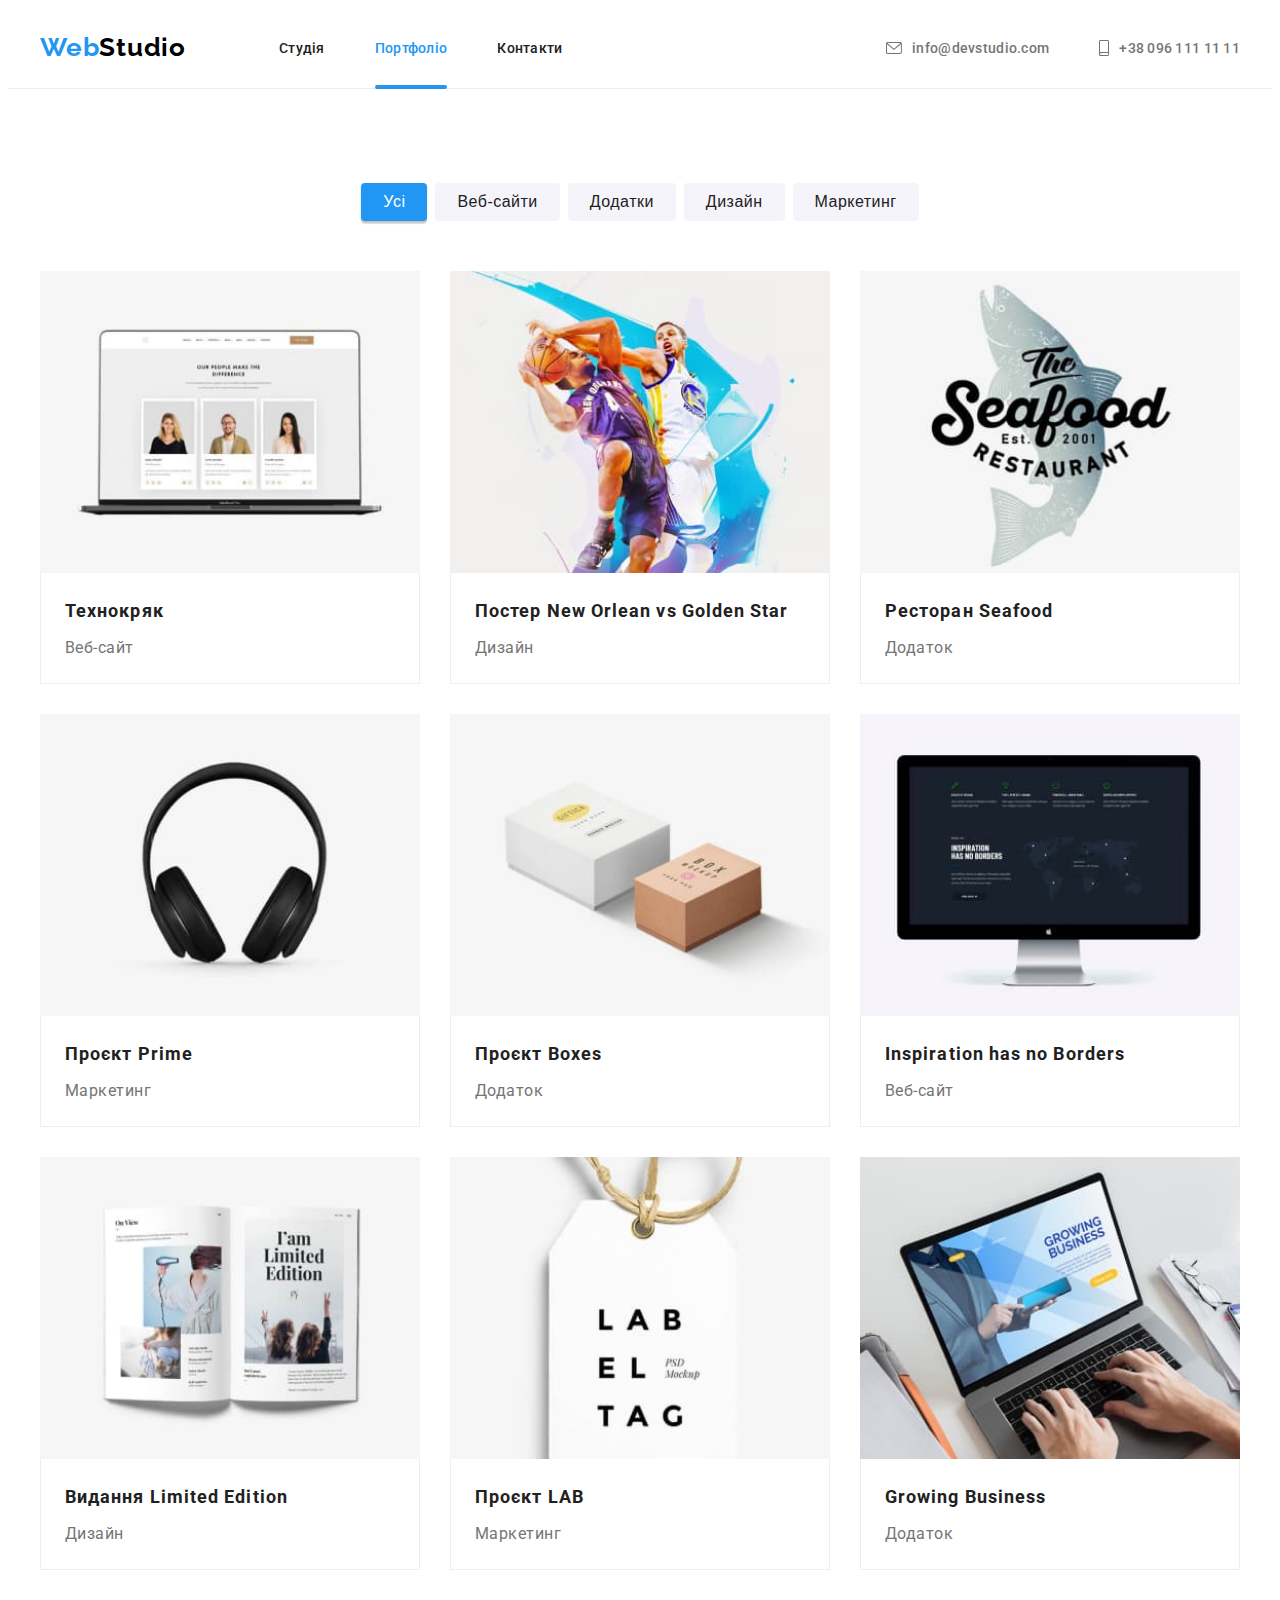
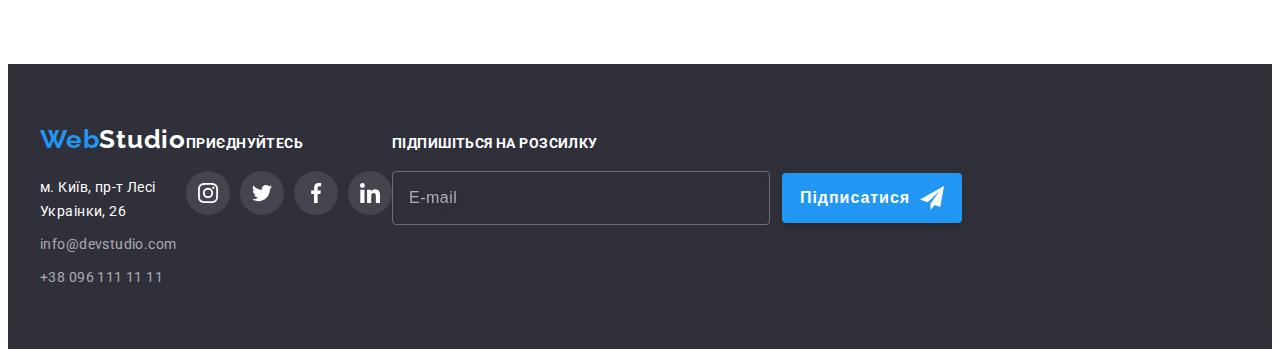
==== portfolio.html @ 7003e7e5 "create mob,tab,desk types" ====
<!DOCTYPE html>
<html lang="uk">
  <head>
    <meta charset="UTF-8" />
    <meta http-equiv="X-UA-Compatible" content="IE=edge" />
    <meta name="viewport" content="width=device-width, initial-scale=1.0" />
    <title>Portfolio</title>
    <link rel="preconnect" href="https://fonts.googleapis.com" />
    <link rel="preconnect" href="https://fonts.gstatic.com" crossorigin />
    <link
      href="https://fonts.googleapis.com/css2?family=Raleway:wght@700&family=Roboto:wght@400;500;700;900&display=swap"
      rel="stylesheet"
    />
    <link
      rel="stylesheet"
      href="https://cdnjs.cloudflare.com/ajax/libs/modern-normalize/1.1.0/modern-normalize.min.css"
      integrity="sha512-wpPYUAdjBVSE4KJnH1VR1HeZfpl1ub8YT/NKx4PuQ5NmX2tKuGu6U/JRp5y+Y8XG2tV+wKQpNHVUX03MfMFn9Q=="
      crossorigin="anonymous"
      referrerpolicy="no-referrer"
    />
    <link rel="stylesheet" href="./css/main.min.css" />
  </head>
  <body>
    <!-- HEADER OF SITE -->
    <header class="part-header">
			<div class="part-header__container container">
				<!-- логотип -->
				<a href="./index.html" class="logo page-header__logo link" lang="en"
					>Web<span class="logo__part-black">Studio</span>
				</a>
				<!-- навігація сайту -->
				<nav class="part-header__nav">
					<ul class="menu list">
						<li class="menu__item">
							<a href="./index.html" class="menu__link link">Студія</a>
						</li>
						<li class="menu__item">
							<a href="./portfolio.html" class="menu__link link menu__link--current">Портфоліо</a>
						</li>
						<li class="menu__item">
							<a href="#" class="menu__link link">Контакти</a>
						</li>
					</ul>
				</nav>
				<!-- контактна інформація -->
				<ul class="auth-contacts list">
					<li class="auth-contacts__item">
						<a href="mailto:info@devstudio.com" class="auth-contacts__link link">
							<svg class="auth-contacts__icon" width="16" height="12">
								<use href="./images/icons.svg#icon-envelope"></use>
							</svg>
							info@devstudio.com
						</a>
					</li>
					<li class="auth-contacts__item">
						<a href="tel:+380961111111" class="auth-contacts__link link">
							<svg class="auth-contacts__icon" width="10" height="16">
								<use href="./images/icons.svg#icon-smartphone"></use>
							</svg>
							+38 096 111 11 11
						</a>
					</li>
				</ul>
			</div>
		</header>
    <!-- MAIN CONTENT-"PORTFOLIO" -->
    <main>
      <section class="page-portfolio section">
        <div class="container">
          <h1 class="visually-hidden">Наші проєкти</h1>
          <!-- фільтр-кнопки -->
          <ul class="filter-set list">
            <li class="filter-set__item">
              <button type="button" class="filter-set__btn button filter-set__btn--current">
                Усі
              </button>
            </li>
            <li class="filter-set__item">
              <button type="button" class="filter-set__btn button">Веб-сайти</button>
            </li>
            <li class="filter-set__item">
              <button type="button" class="filter-set__btn button">Додатки</button>
            </li>
            <li class="filter-set__item">
              <button type="button" class="filter-set__btn button">Дизайн</button>
            </li>
            <li class="filter-set__item">
              <button type="button" class="filter-set__btn button">Маркетинг</button>
            </li>
          </ul>
          <!-- проєкти -->
          <ul class="card-set list">
            <li class="card-set__item">
              <a class="project link" href="#">
                <div class="project__overlay">
                  <img 
                    class="project__image"
                    src="./images/site-technocrack.jpg"
                    alt="сайт на ноутбуці"
                    width="370"
                    height="294"
                  />
                  <p class="project__overlay-text">
                    Ресурс пропонує комплексні пропозиції з різним рівнем
                    функціоналу та сервісів. Все це дозволить відвідувачу
                    отримати вичерпні відомості про компанію чи приватну особу.
                  </p>
                </div>
                <div class="project__content">
                  <h2 class="project__title">Технокряк</h2>
                  <p class="project__type">Веб-сайт</p>
                </div>
              </a>
            </li>
            <li class="card-set__item">
              <a class="project link" href="#">
                <div class="project__overlay">
                  <img 
                    class="project__image"
                    src="./images/poster-basketball.jpg"
                    alt="гра в баскетбол"
                    width="370"
                    height="294"
                  />
                  <p class="project__overlay-text">
                    Ресурс пропонує комплексні пропозиції з різним рівнем
                    функціоналу та сервісів. Все це дозволить відвідувачу
                    отримати вичерпні відомості про компанію чи приватну особу.
                  </p>
                </div>
                <div class="project__content">
                  <h2 class="project__title">
                    Постер <span lang="en">New Orlean vs Golden Star</span>
                  </h2>
                  <p class="project__type">Дизайн</p>
                </div>
              </a>
            </li>
            <li class="card-set__item">
              <a class="project link" href="#">
                <div class="project__overlay">
                  <img 
                    class="project__image"
                    src="./images/restaurant-seafood.jpg"
                    alt="риба на логотипі ресторану"
                    width="370"
                    height="294"
                  />
                  <p class="project__overlay-text">
                    Ресурс пропонує комплексні пропозиції з різним рівнем
                    функціоналу та сервісів. Все це дозволить відвідувачу
                    отримати вичерпні відомості про компанію чи приватну особу.
                  </p>
                </div>
                <div class="project__content">
                  <h2 class="project__title">
                    Ресторан <span lang="en">Seafood</span>
                  </h2>
                  <p class="project__type">Додаток</p>
                </div>
              </a>
            </li>
            <li class="card-set__item">
              <a class="project link" href="#">
                <div class="project__overlay">
                  <img 
                    class="project__image"
                    src="./images/project-prime.jpg"
                    alt="повнорозмірні чорні навушники"
                    width="370"
                    height="294"
                  />
                  <p class="project__overlay-text">
                    Ресурс пропонує комплексні пропозиції з різним рівнем
                    функціоналу та сервісів. Все це дозволить відвідувачу
                    отримати вичерпні відомості про компанію чи приватну особу.
                  </p>
                </div>
                <div class="project__content">
                  <h2 class="project__title">
                    Проєкт <span lang="en">Prime</span>
                  </h2>
                  <p class="project__type">Маркетинг</p>
                </div>
              </a>
            </li>
            <li class="card-set__item">
              <a class="project link" href="#">
                <div class="project__overlay">
                  <img 
                    class="project__image"
                    src="./images/project-boxes.jpg"
                    alt="біла та коричнева кортонні коробки"
                    width="370"
                    height="294"
                  />
                  <p class="project__overlay-text">
                    Ресурс пропонує комплексні пропозиції з різним рівнем
                    функціоналу та сервісів. Все це дозволить відвідувачу
                    отримати вичерпні відомості про компанію чи приватну особу.
                  </p>
                </div>
                <div class="project__content">
                  <h2 class="project__title">
                    Проєкт <span lang="en">Boxes</span>
                  </h2>
                  <p class="project__type">Додаток</p>
                </div>
              </a>
            </li>
            <li class="card-set__item">
              <a class="project link" href="#">
                <div class="project__overlay">
                  <img 
                    class="project__image"
                    class="project-card"
                    src="./images/site-Inspiration.jpg"
                    alt="сайт на моноблоці Apple"
                    width="370"
                    height="294"
                  />
                  <p class="project__overlay-text">
                    Ресурс пропонує комплексні пропозиції з різним рівнем
                    функціоналу та сервісів. Все це дозволить відвідувачу
                    отримати вичерпні відомості про компанію чи приватну особу.
                  </p>
                </div>
                <div class="project__content">
                  <h2 class="project__title">
                    <span lang="en">Inspiration has no Borders</span>
                  </h2>
                  <p class="project__type">Веб-сайт</p>
                </div>
              </a>
            </li>
            <li class="card-set__item">
              <a class="project link" href="#">
                <div class="project__overlay">
                  <img 
                    class="project__image"
                    src="./images/limited-edition.jpg"
                    alt="розгорнутий журнал зі статтею"
                    width="370"
                    height="294"
                  />
                  <p class="project__overlay-text">
                    Ресурс пропонує комплексні пропозиції з різним рівнем
                    функціоналу та сервісів. Все це дозволить відвідувачу
                    отримати вичерпні відомості про компанію чи приватну особу.
                  </p>
                </div>
                <div class="project__content">
                  <h2 class="project__title">
                    Видання <span lang="en">Limited Edition</span>
                  </h2>
                  <p class="project__type">Дизайн</p>
                </div>
              </a>
            </li>
            <li class="card-set__item">
              <a class="project link" href="#">
                <div class="project__overlay">
                  <img 
                    class="project__image"
                    src="./images/project-lab.jpg"
                    alt="етикетка з написом"
                    width="370"
                    height="294"
                  />
                  <p class="project__overlay-text">
                    Ресурс пропонує комплексні пропозиції з різним рівнем
                    функціоналу та сервісів. Все це дозволить відвідувачу
                    отримати вичерпні відомості про компанію чи приватну особу.
                  </p>
                </div>
                <div class="project__content">
                  <h2 class="project__title">
                    Проєкт <span lang="en">LAB</span>
                  </h2>
                  <p class="project__type">Маркетинг</p>
                </div>
              </a>
            </li>
            <li class="card-set__item">
              <a class="project link" href="#">
                <div class="project__overlay">
                  <img 
                    class="project__image"
                    src="./images/growing-business.jpg"
                    alt="сайт на ноутбуці"
                    width="370"
                    height="294"
                  />
                  <p class="project__overlay-text">
                    Ресурс пропонує комплексні пропозиції з різним рівнем
                    функціоналу та сервісів. Все це дозволить відвідувачу
                    отримати вичерпні відомості про компанію чи приватну особу.
                  </p>
                </div>
                <div class="project__content">
                  <h2 class="project__title">
                    <span lang="en">Growing Business</span>
                  </h2>
                  <p class="project__type">Додаток</p>
                </div>
              </a>
            </li>
          </ul>
        </div>
      </section>
    </main>
    <!-- FOOTER OF SITE -->
    <footer class="part-footer">
			<div class="part-footer__container container">
				<div class="part-footer__content">
					<!-- логотип -->
					<a href="./index.html" class="page-footer__logo logo link" lang="en">Web<span class="logo__part-white">Studio</span> </a>
					<!-- контакти -->
					<address class="footer-address">
						<ul class="auth-address list">
							<li class="auth-address__item">
								<a
									class="auth-address__link link auth-address__link--white"
									href="https://goo.gl/maps/CPtrU1FHBa2aNyZL9"
									target="_blank"
									rel="noopener noreferrer nofollow"
									>м. Київ, пр-т Лесі Украінки, 26
								</a>
							</li>
							<li class="auth-address__item">
								<a href="mailto:info@devstudio.com" class="auth-address__link link">info@devstudio.com</a>
							</li>
							<li class="auth-address__item">
								<a href="tel:+380961111111" class="auth-address__link link">+38 096 111 11 11 </a>
							</li>
						</ul>
					</address>
				</div>
				<!-- соціальні мережі -->
				<div class="soc-invite">
					<span class="soc-invite__title">Приєднуйтесь</span>
					<ul class="soc-network list">
						<li class="soc-network__item">
							<a
								class="soc-network__link link soc-network__link--bottom"
								href="#"
								target="_blank"
								rel="noopener noreferrer nofollow"
							>
								<svg class="soc-network__icon" width="20" height="20">
									<use href="./images/icons.svg#icon-instagram"></use>
								</svg>
							</a>
						</li>
						<li class="soc-network__item">
							<a
								class="soc-network__link link soc-network__link--bottom"
								href="#"
								target="_blank"
								rel="noopener noreferrer nofollow"
							>
								<svg class="soc-network__icon" width="20" height="20">
									<use href="./images/icons.svg#icon-twitter"></use>
								</svg>
							</a>
						</li>
						<li class="soc-network__item">
							<a
								class="soc-network__link link soc-network__link--bottom"
								href="#"
								target="_blank"
								rel="noopener noreferrer nofollow"
							>
								<svg class="soc-network__icon" width="20" height="20">
									<use href="./images/icons.svg#icon-facebook"></use>
								</svg>
							</a>
						</li>
						<li class="soc-network__item">
							<a
								class="soc-network__link link soc-network__link--bottom"
								href="#"
								target="_blank"
								rel="noopener noreferrer nofollow"
							>
								<svg class="soc-network__icon" width="20" height="20">
									<use href="./images/icons.svg#icon-linkedin"></use>
								</svg>
							</a>
						</li>
					</ul>
				</div>
				<!-- форма в footer -->
				<div class="subscription">
					<span class="subscription__title">Підпишіться на розсилку</span>
					<form class="form-subscription">
						<input type="email" name="email" class="form-subscription__input" aria-label="Email" placeholder="E-mail" required />
						<button type="submit" class="subscribe-btn button"
							>Підписатися
							<svg class="form-subscription__icon" width="24" height="24">
								<use href="./images/icons.svg#icon-send"></use>
							</svg>
						</button>
					</form>
				</div>
			</div>
		</footer>
  </body>
</html>
---- css/main.min.css ----
:root{--primary-text-color: #757575;--secondary-text-color: #212121;--brand-color: #2196f3;--black-text-color: #000000;--white-text-color: #ffffff;--footer-main-text-color: rgba(255, 255, 255, 0.6);--accent-color: #2196f3;--primary-bg-color: #ffffff;--secondary-bg-color: #f5f4fa;--hero-bg-color: #c4c4c4;--footer-bg-color: #2f303a;--overlay-bg-color: rgba(33, 150, 243, 0.9);--activity-bg-card-color: rgba(47, 48, 58, 0.8);--border-header-color: #ececec;--border-input-modal-color: rgba(33, 33, 33, 0.2);--border-footer-input-color: rgba(255, 255, 255, 0.3);--border-project-color: #eeeeee;--btn-color: #2196f3;--btn-accent-color: #188ce8;--btn-shadow: 0px 4px 4px rgba(0, 0, 0, 0.15);--filter-btn-color: #f5f4fa;--filter-btn-shadow: 0px 3px 1px rgba(0, 0, 0, 0.1), 0px 1px 2px rgba(0, 0, 0, 0.08), 0px 2px 2px rgba(0, 0, 0, 0.12);--team-card-shadow: 0px 1px 3px rgba(0, 0, 0, 0.12), 0px 1px 1px rgba(0, 0, 0, 0.14), 0px 2px 1px rgba(0, 0, 0, 0.2);--primary-icon-color: #afb1b8;--secondary-icon-color: #ffffff;--modal-icon-color: #212121;--icon-bg-color: #ffffff;--footer-icon-bg-color: rgba(255, 255, 255, 0.1);--overlay-bg-color: rgba(33, 150, 243, 0.9);--projects-card-shadow: 0px 1px 1px rgba(0, 0, 0, 0.12), 0px 4px 4px rgba(0, 0, 0, 0.06), 1px 4px 6px rgba(0, 0, 0, 0.16);--modal-shadow: 0px 1px 3px rgba(0, 0, 0, 0.12), 0px 1px 1px rgba(0, 0, 0, 0.14), 0px 2px 1px rgba(0, 0, 0, 0.2);--grad-img: linear-gradient(to right, rgba(47, 48, 58, 0.4), rgba(47, 48, 58, 0.4));--cubic: cubic-bezier(0.4, 0, 0.2, 1)}body{font-family:"Roboto",sans-serif;background-color:var(--primary-bg-color);color:var(--primary-text-color)}.is-hidden{opacity:0;visibility:hidden;pointer-events:none}.no-scroll{overflow:hidden}h1,h2,h3,h4,h5,h6,p{margin:0}img{display:block;max-width:100%;height:auto;width:100%}address{font-style:normal}.button{border:none;border-radius:4px;cursor:pointer}.list{padding:0;margin:0;list-style:none}.link{text-decoration:none;color:inherit}.visually-hidden{position:absolute;white-space:nowrap;width:1px;height:1px;overflow:hidden;border:0;padding:0;clip:rect(0 0 0 0);-webkit-clip-path:inset(50%);clip-path:inset(50%);margin:-1px}.section{padding-top:60px;padding-bottom:60px}@media screen and (min-width: 1200px){.section{padding-top:94px;padding-bottom:94px}}.container{width:100%;padding-left:15px;padding-right:15px;margin:0 auto}@media screen and (min-width: 480px){.container{max-width:480px}}@media screen and (min-width: 768px){.container{max-width:768px}}@media screen and (min-width: 1200px){.container{max-width:1200px}}.logo{font-family:"Raleway",sans-serif;font-weight:700;font-size:26px;line-height:1.1923076923;letter-spacing:.03em;color:var(--brand-color)}.hero-btn,.subscribe-btn,.order-btn{width:200px;height:50px;font-weight:700;font-size:16px;line-height:1.875;letter-spacing:.06em;display:flex;align-items:center;justify-content:center;text-align:center;color:var(--white-text-color);background-color:var(--btn-color);box-shadow:var(--btn-shadow);transition:background-color 250ms var(--cubic)}.hero-btn:hover,.hero-btn:focus,.subscribe-btn:hover,.subscribe-btn:focus,.order-btn:hover,.order-btn:focus{background-color:var(--btn-accent-color)}.soc-network{display:flex;justify-content:center;gap:10px}.soc-network__item{width:44px;height:44px}.soc-network__link{width:100%;height:100%;display:flex;justify-content:center;align-items:center;border-radius:50%;color:var(--primary-icon-color);transition:background-color 250ms var(--cubic),color 250ms var(--cubic)}.soc-network__link:hover,.soc-network__link:focus{background-color:var(--accent-color);color:var(--secondary-icon-color)}.soc-network__icon{fill:currentColor}.section-title{margin-bottom:30px;font-size:28px;line-height:1.1785714286;letter-spacing:.03em;text-align:center;color:var(--black-text-color)}@media screen and (min-width: 1200px){.section-title{margin-bottom:50px;font-size:36px;line-height:1.1666666667;letter-spacing:.03em}}.part-header{border-bottom:1px solid var(--border-header-color)}.part-header__container{display:flex}.logo__part-black{color:var(--black-text-color)}.page-header__logo{padding:16px 0}@media screen and (min-width: 768px){.page-header__logo{margin-right:87px;padding-top:24px;padding-bottom:25px}}@media screen and (min-width: 1200px){.page-header__logo{margin-right:93px;padding-top:24px;padding-bottom:25px}}.part-header__nav{display:none}@media screen and (min-width: 768px){.part-header__nav{display:block;margin-right:auto}}.menu{display:flex;gap:50px}.menu__link{display:flex;padding:32px 0}.menu__link{position:relative;font-weight:500;font-size:14px;line-height:1.1428571429;letter-spacing:.02em;color:var(--secondary-text-color);transition:color 250ms var(--cubic)}.menu__link:hover,.menu__link:focus,.menu__link--current{color:var(--accent-color)}.menu__link::after,.menu__link.menu__link--current::after{content:"";position:absolute;left:0;bottom:-1px;width:100%;height:4px;display:flex;background-color:var(--accent-color);border-radius:2px;transform:scaleX(0);transition:transform 250ms var(--cubic)}.menu__link:hover::after,.menu__link:focus::after,.menu__link.menu__link--current::after{transform:scaleX(1)}.auth-contacts{display:none}@media screen and (min-width: 768px){.auth-contacts{display:flex;flex-direction:column;justify-content:center;gap:10px}}@media screen and (min-width: 1200px){.auth-contacts{display:flex;flex-direction:row;gap:50px;align-items:center}}@media screen and (min-width: 768px){.auth-contacts__link{font-weight:500;font-size:14px;line-height:1.1428571429;letter-spacing:.02em;color:var(--primary-text-color);align-items:center;transition:color 250ms var(--cubic)}.auth-contacts__link:hover,.auth-contacts__link:focus{color:var(--accent-color)}}@media screen and (min-width: 1200px){.auth-contacts__link{display:flex;padding:32px 0}}.auth-contacts__icon{fill:currentColor;margin-right:10px}.mobile-menu{position:fixed;top:0;left:0;z-index:5;width:100vw;height:100dvh;padding-top:48px;padding-bottom:48px;background-color:var(--primary-bg-color)}.mobile-menu__container{height:100%;padding-left:40px;display:flex;flex-direction:column;justify-content:space-between;overflow:auto}@media screen and (min-width: 768px){.mobile-menu{display:none}}.mobile-btn-menu,.mobile-btn-close{position:absolute;top:10px;right:15px;width:40px;height:40px;display:flex;align-items:center;justify-content:center;background-color:rgba(0,0,0,0);border:rgba(0,0,0,0);cursor:pointer;transition:fill 250ms var(--cubic)}.mobile-btn-menu:hover,.mobile-btn-menu:focus,.mobile-btn-close:hover,.mobile-btn-close:focus{fill:var(--accent-color)}@media screen and (min-width: 768px){.mobile-btn-menu,.mobile-btn-close{display:none}}.mobile-nav__item:not(:last-child){margin-bottom:32px}.mobile-nav__link{font-weight:500;font-size:40px;line-height:1.2;letter-spacing:.02em;color:var(--secondary-text-color)}.mobile-nav__link:hover,.mobile-nav__link:focus,.mobile-nav__link--current{color:var(--accent-color)}.mobile-contacts{margin-bottom:64px}.mobile-contacts__item:not(:last-child){margin-bottom:32px}.mobile-contacts__tel{font-weight:500;font-size:30px;line-height:1.3333333333;letter-spacing:.02em;color:var(--brand-color)}@media screen and (min-width: 480px){.mobile-contacts__tel{font-size:34px;line-height:1.1764705882}}.mobile-contacts__mail{font-weight:500;font-size:24px;line-height:1.1666666667;letter-spacing:.02em;color:var(--primary-text-color)}.mobile-soc{display:flex;flex-wrap:wrap}.mobile-soc__link{font-weight:500;font-size:14px;line-height:1.5714285714;letter-spacing:.02em;color:var(--brand-color)}@media screen and (min-width: 480px){.mobile-soc__link{font-size:18px;line-height:1.2222222222}}.mobile-soc__item:not(:last-child){padding-right:10px;border-right:1px solid rgba(33,33,33,.2)}.mobile-soc__item:not(:first-child){padding-left:10px}.page-hero{max-width:480px;height:400px;padding:118px 0;margin:0 auto;background-color:var(--hero-bg-color);background-image:var(--grad-img),url(../images/hero-bg-mob.jpg);background-repeat:no-repeat;background-position:center;background-size:cover}@media(min-device-pixel-ratio: 2),(-webkit-min-device-pixel-ratio: 2),(min-resolution: 192dpi),(min-resolution: 2dppx){.page-hero{background-image:var(--grad-img),url(../images/hero-bg-mob-2x.jpg)}}@media screen and (min-width: 480px){.page-hero{background-image:var(--grad-img),url(../images/hero-bg-tab.jpg)}}@media screen and (min-width: 480px)and (min-device-pixel-ratio: 2),screen and (min-width: 480px)and (-webkit-min-device-pixel-ratio: 2),screen and (min-width: 480px)and (min-resolution: 192dpi),screen and (min-width: 480px)and (min-resolution: 2dppx){.page-hero{background-image:var(--grad-img),url(../images/hero-bg-tab-2x.jpg)}}@media screen and (min-width: 768px){.page-hero{max-width:768px;background-image:var(--grad-img),url(../images/hero-bg-desk.jpg)}}@media screen and (min-width: 768px)and (min-device-pixel-ratio: 2),screen and (min-width: 768px)and (-webkit-min-device-pixel-ratio: 2),screen and (min-width: 768px)and (min-resolution: 192dpi),screen and (min-width: 768px)and (min-resolution: 2dppx){.page-hero{background-image:var(--grad-img),url(../images/hero-bg-desk-2x.jpg)}}@media screen and (min-width: 1200px){.page-hero{max-width:1600px;height:600px;padding:200px 0}}.page-hero__container{text-align:center;display:flex;flex-direction:column;justify-content:center;align-items:center}.page-hero__title{max-width:360px;margin-bottom:30px;font-weight:900;font-size:26px;line-height:1.6153846154;letter-spacing:.06em;text-transform:uppercase;color:var(--white-text-color)}@media screen and (min-width: 1200px){.page-hero__title{max-width:696px;font-weight:900;font-size:44px;line-height:1.3636363636;letter-spacing:.06em}}.benefits{display:flex;flex-wrap:wrap;gap:30px}@media screen and (min-width: 768px){.benefits__item{flex-basis:calc((100% - 30px)/2)}}@media screen and (min-width: 1200px){.benefits__item{flex-basis:calc((100% - 90px)/4)}}.benefits__icon-wrap{height:120px;margin-bottom:30px;display:flex;justify-content:center;align-items:center;background-color:var(--secondary-bg-color);border-radius:4px}.benefits__title{margin-bottom:10px;font-size:14px;line-height:1.1428571429;letter-spacing:.03em;text-transform:uppercase;color:var(--secondary-text-color)}.benefits__text{font-size:14px;line-height:1.7142857143;letter-spacing:.03em;color:var(--primary-text-color)}.page-activity{padding-top:0;display:none}.activity{display:flex;gap:30px}.activity__item{position:relative;flex-basis:calc((100% - 60px)/3)}.activity__item-wrap{position:absolute;right:0;bottom:0;width:100%;height:70px;display:flex;justify-content:center;align-items:center;background-color:var(--activity-bg-card-color)}.activity__item-title{font-weight:700;font-size:14px;line-height:1.1428571429;letter-spacing:.03em;text-align:center;text-transform:uppercase;color:var(--white-text-color)}.page-team{background-color:var(--secondary-bg-color)}@media screen and (min-width: 768px){.team-member{display:flex;flex-wrap:wrap;gap:30px}}.team-member__item{margin-bottom:30px;border-radius:0px 0px 4px 4px;background-color:var(--primary-bg-color);box-shadow:var(--team-card-shadow)}@media screen and (min-width: 768px){.team-member__item{flex-basis:calc((100% - 30px)/2)}}@media screen and (min-width: 1200px){.team-member__item{flex-basis:calc((100% - 90px)/4)}}.team-member__content{padding:30px 32px;text-align:center}.team-member__name{margin-bottom:10px;font-weight:500;font-size:16px;line-height:1.1875;letter-spacing:.03em;text-align:center;color:var(--secondary-text-color)}.team-member__pos{margin-bottom:16px;font-size:16px;line-height:1.1875;letter-spacing:.03em;text-align:center;color:var(--primary-text-color)}.clients{display:flex;align-items:center;justify-content:center;flex-wrap:wrap;gap:30px}.clients__item{height:92px;flex-basis:calc((100% - 30px)/2)}@media screen and (min-width: 768px){.clients__item{flex-basis:calc((100% - 60px)/3)}}@media screen and (min-width: 1200px){.clients__item{flex-wrap:nowrap;flex-basis:calc((100% - 150px)/6)}}.clients__link{width:100%;height:100%;display:flex;justify-content:center;align-items:center;border:1px solid var(--primary-icon-color);border-radius:4px;color:var(--primary-icon-color);transition:color 250ms var(--cubic),border 250ms var(--cubic)}.clients__link:hover,.clients__link:focus{color:var(--accent-color);border:1px solid var(--accent-color)}.clients__icon{fill:currentColor}.part-footer{padding:60px 0;background-color:var(--footer-bg-color)}.part-footer__container{display:flex;flex-wrap:wrap;justify-content:center}@media screen and (min-width: 768px){.part-footer__container{align-items:baseline}}@media screen and (min-width: 1200px){.part-footer__container{flex-wrap:nowrap;justify-content:space-between}}.footer-inner{display:flex;flex-direction:column;gap:60px;margin-bottom:60px;justify-content:center;align-items:center}@media screen and (min-width: 768px){.footer-inner{flex-direction:row;text-align:left;gap:165px;align-items:baseline}}@media screen and (min-width: 1200px){.footer-inner{gap:70px;margin-right:93px;margin-bottom:0}}.part-footer__address{text-align:center}@media screen and (min-width: 768px){.part-footer__address{text-align:center}}@media screen and (min-width: 1200px){.part-footer__address{width:231px;text-align:left}}.page-footer__logo{display:block;margin-bottom:28px}@media screen and (min-width: 768px){.page-footer__logo{margin-bottom:20px}}.logo__part-white{color:var(--white-text-color)}.auth-address{display:flex;flex-direction:column;align-items:center;justify-content:center;gap:12px}@media screen and (min-width: 768px){.auth-address{gap:8px}}@media screen and (min-width: 1200px){.auth-address{align-items:flex-start;gap:9px}}.auth-address__link{font-size:14px;line-height:1.7142857143;letter-spacing:.03em;color:var(--footer-main-text-color);transition:color 250ms var(--cubic)}.auth-address__link:hover,.auth-address__link:focus{color:var(--accent-color)}.auth-address__link--white{color:var(--white-text-color)}.soc-invite{display:flex;flex-direction:column;align-items:center;justify-content:center}@media screen and (min-width: 1200px){.soc-invite{align-items:flex-start}}.soc-invite__title{margin-bottom:20px;font-weight:700;font-size:14px;line-height:1.1428571429;letter-spacing:.03em;text-transform:uppercase;color:var(--white-text-color)}.soc-network__link--bottom{color:var(--secondary-icon-color);background-color:rgba(255,255,255,.1)}.subscription{width:100%;display:flex;flex-direction:column;justify-content:center;align-items:center}@media screen and (min-width: 1200px){.subscription{align-items:flex-start}}.subscription__title{margin-bottom:20px;font-weight:700;font-size:14px;line-height:1.1428571429;letter-spacing:.03em;text-transform:uppercase;color:var(--white-text-color)}.form-subscription{width:100%;max-width:570px;display:flex;flex-direction:column;justify-content:center;align-items:center;gap:20px}@media screen and (min-width: 1200px){.form-subscription{flex-direction:row;gap:12px}}.form-subscription__input{width:100%;max-width:450px;height:50px;padding-left:16px;font-size:16px;line-height:1.25;letter-spacing:.03em;color:var(--white-text-color);background-color:inherit;outline:rgba(0,0,0,0);border:1px solid rgba(255,255,255,.3);border-radius:4px;filter:drop-shadow(0px 4px 4px rgba(0, 0, 0, 0.15));transition:border-color 250ms var(--cubic)}.form-subscription__input::-moz-placeholder{font-size:16px;line-height:1.25;letter-spacing:.03em;align-items:center;color:rgba(255,255,255,.6)}.form-subscription__input:-ms-input-placeholder{font-size:16px;line-height:1.25;letter-spacing:.03em;align-items:center;color:rgba(255,255,255,.6)}.form-subscription__input::placeholder{font-size:16px;line-height:1.25;letter-spacing:.03em;align-items:center;color:rgba(255,255,255,.6)}.form-subscription__input:focus,.form-subscription__input:hover{border-color:var(--accent-color)}@media screen and (min-width: 768px){.form-subscription__input{max-width:450px}}@media screen and (min-width: 1200px){.form-subscription__input{margin-bottom:0;max-width:358px}}.form-subscription__icon{margin-left:10px;fill:currentColor}.backdrop{position:fixed;top:0;width:100%;height:100%;opacity:1;background-color:rgba(0,0,0,.2);transition:opacity 250ms var(--cubic),visibility 250ms var(--cubic)}.modal{position:absolute;top:50%;left:50%;width:528px;min-height:581px;padding:40px;background-color:var(--primary-bg-color);border-radius:4px;box-shadow:var(--modal-shadow);transform:translate(-50%, -50%) scale(1);transition:transform 700ms var(--cubic)}.backdrop.is-hidden .modal{transform:translate(-50%, -50%) scale(1.5)}.modal__btn-close{position:absolute;top:8px;right:8px;width:30px;height:30px;display:flex;align-items:center;justify-content:center;background-color:rgba(0,0,0,0);border:1px solid rgba(0,0,0,.1);border-radius:50%;cursor:pointer;transition:fill 250ms var(--cubic)}.modal__btn-close:hover,.modal__btn-close:focus{fill:var(--accent-color)}.modal__title{margin-bottom:12px;font-weight:700;font-size:20px;line-height:1.15;letter-spacing:.03em;text-align:center;color:var(--secondary-text-color)}.order-form__field{display:flex;flex-direction:column;margin-bottom:10px}.order-form__field:nth-of-type(4n){margin-bottom:20px}.order-form__label{margin-bottom:4px;font-size:12px;line-height:1.1666666667;letter-spacing:.01em;color:var(--primary-text-color)}.order-form__wrap{position:relative}.order-form__input{width:100%;font-size:16px;line-height:1.25;letter-spacing:.03em;color:var(--black-text-color);border:1px solid rgba(33,33,33,.2);border-radius:4px;outline:rgba(0,0,0,0);transition:border-color 250ms var(--cubic)}.order-form__input::-moz-placeholder{color:var(--primary-text-color)}.order-form__input:-ms-input-placeholder{color:var(--primary-text-color)}.order-form__input::placeholder{color:var(--primary-text-color)}.order-form__input:focus,.order-form__input:hover{border-color:var(--accent-color)}.order-form__user{height:40px;padding:11px 12px 11px 42px}.order-form__icon{position:absolute;top:50%;left:12px;transform:translateY(-50%);transition:fill 250ms var(--cubic)}.order-form__input:focus+.order-form__icon{fill:var(--accent-color)}.order-form__comment{height:120px;padding:12px 16px;resize:none}.order-form__comment::-moz-placeholder{font-size:12px;line-height:1.1666666667;letter-spacing:.01em;color:rgba(117,117,117,.5)}.order-form__comment:-ms-input-placeholder{font-size:12px;line-height:1.1666666667;letter-spacing:.01em;color:rgba(117,117,117,.5)}.order-form__comment::placeholder{font-size:12px;line-height:1.1666666667;letter-spacing:.01em;color:rgba(117,117,117,.5)}.policy{margin-bottom:30px;display:flex;align-items:center;justify-content:center;gap:7px;font-size:14px;line-height:1.7142857143;letter-spacing:.03em;color:var(--primary-text-color)}.policy__icon{fill:var(--secondary-icon-color);border:2px solid #212121;border-radius:2px;transition:border-color 250ms var(--cubic),background-color 250ms var(--cubic)}.policy__checkbox:checked+.policy__icon{border-color:rgba(0,0,0,0);background-color:var(--accent-color)}.policy__checkbox:focus+.policy__icon,.policy__checkbox:hover+.policy__icon{border-color:var(--accent-color)}.policy__link{position:relative;font-size:14px;line-height:1.7142857143;letter-spacing:.03em;color:var(--accent-color)}.policy__link::after{content:" ";position:absolute;bottom:5px;left:0;width:100%;height:1px;background-color:var(--accent-color)}.order-form__btn-wrap{display:flex;justify-content:center}.filter-set{margin-bottom:50px;display:flex;justify-content:center;align-items:center;gap:8px}.filter-set__btn{padding:6px 22px;display:block;font-weight:500;font-size:16px;line-height:1.625;letter-spacing:.03em;text-align:center;color:var(--secondary-text-color);background-color:var(--filter-btn-color);transition:color 250ms var(--cubic),background-color 250ms var(--cubic),box-shadow 250ms var(--cubic)}.filter-set__btn:hover,.filter-set__btn:focus,.filter-set__btn--current{color:var(--white-text-color);background-color:var(--accent-color);box-shadow:var(--filter-btn-shadow)}.card-set{display:flex;flex-wrap:wrap;gap:30px}.card-set__item{width:calc((100% - 60px)/3)}.project{display:block;transition:box-shadow 250ms var(--cubic)}.project:hover,.project:focus{box-shadow:var(--projects-card-shadow)}.project__overlay{position:relative;overflow:hidden}.project__overlay-text{position:absolute;top:0;left:0;width:100%;height:100%;padding:63px 24px;font-size:18px;line-height:1.5555555556;letter-spacing:.03em;color:var(--white-text-color);background-color:var(--overlay-bg-color);transform:translateY(100%);transition:transform 250ms var(--cubic)}.project:hover .project__overlay-text,.project:focus .project__overlay-text{transform:translateY(0)}.project__content{padding:20px 24px;border:1px solid var(--border-project-color);border-top:0}.project__title{margin-bottom:4px;font-size:18px;line-height:2;letter-spacing:.06em;color:var(--secondary-text-color)}.project__type{font-size:16px;line-height:1.875;letter-spacing:.03em;color:var(--primary-text-color)}/*# sourceMappingURL=main.min.css.map */
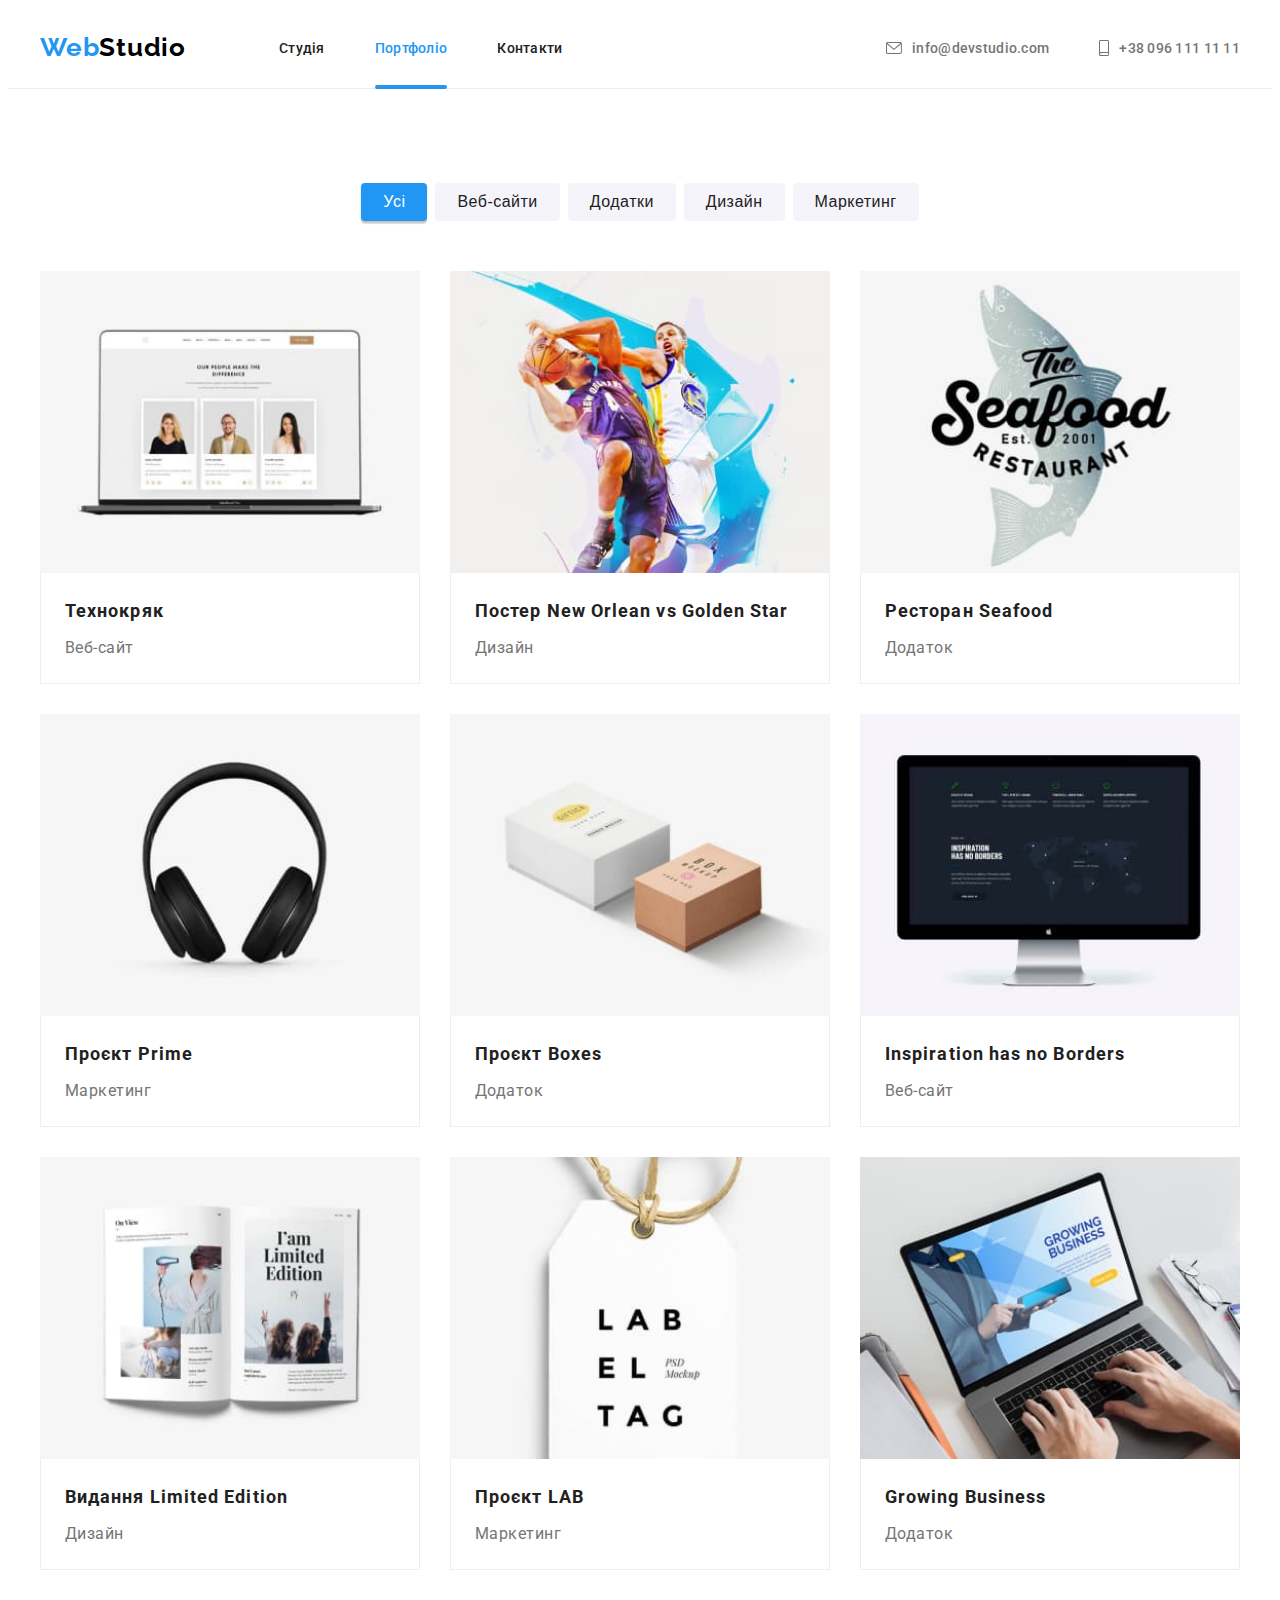
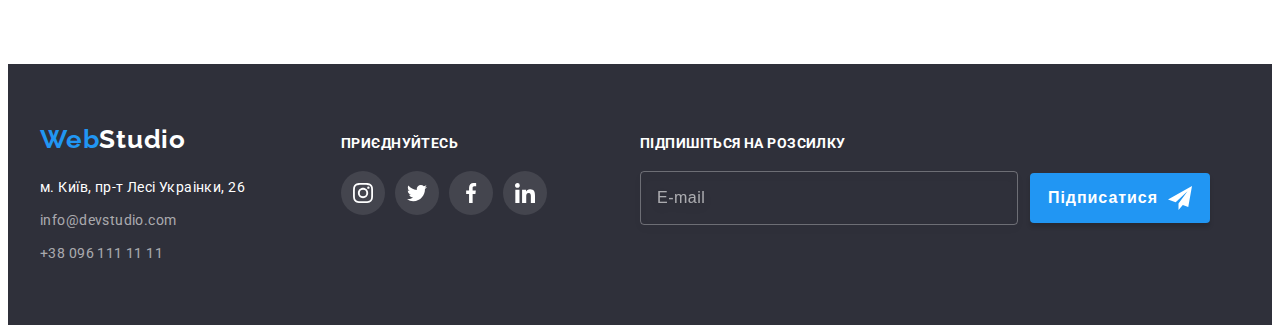
==== commit 040957d5: "update hero background,btn mob-menu,footer-portfol" ====
--- a/portfolio.html
+++ b/portfolio.html
@@ -312,89 +312,100 @@
     <!-- FOOTER OF SITE -->
     <footer class="part-footer">
 			<div class="part-footer__container container">
-				<div class="part-footer__content">
-					<!-- логотип -->
-					<a href="./index.html" class="page-footer__logo logo link" lang="en">Web<span class="logo__part-white">Studio</span> </a>
-					<!-- контакти -->
-					<address class="footer-address">
-						<ul class="auth-address list">
-							<li class="auth-address__item">
+				<div class="footer-inner">
+					<div class="part-footer__address">
+						<!-- логотип -->
+						<a href="./index.html" class="page-footer__logo logo link" lang="en"
+							>Web<span class="logo__part-white">Studio</span>
+						</a>
+						<!-- контакти -->
+						<address class="footer-address">
+							<ul class="auth-address list">
+								<li class="auth-address__item">
+									<a
+										class="auth-address__link link auth-address__link--white"
+										href="https://goo.gl/maps/CPtrU1FHBa2aNyZL9"
+										target="_blank"
+										rel="noopener noreferrer nofollow"
+										>м. Київ, пр-т Лесі Украінки, 26
+									</a>
+								</li>
+								<li class="auth-address__item">
+									<a href="mailto:info@devstudio.com" class="auth-address__link link">info@devstudio.com</a>
+								</li>
+								<li class="auth-address__item">
+									<a href="tel:+380961111111" class="auth-address__link link">+38 096 111 11 11 </a>
+								</li>
+							</ul>
+						</address>
+					</div>
+					<!-- соціальні мережі -->
+					<div class="soc-invite">
+						<span class="soc-invite__title">Приєднуйтесь</span>
+						<ul class="soc-network list">
+							<li class="soc-network__item">
 								<a
-									class="auth-address__link link auth-address__link--white"
-									href="https://goo.gl/maps/CPtrU1FHBa2aNyZL9"
+									class="soc-network__link link soc-network__link--bottom"
+									href="#"
 									target="_blank"
 									rel="noopener noreferrer nofollow"
-									>м. Київ, пр-т Лесі Украінки, 26
+								>
+									<svg class="soc-network__icon" width="20" height="20">
+										<use href="./images/icons.svg#icon-instagram"></use>
+									</svg>
 								</a>
 							</li>
-							<li class="auth-address__item">
-								<a href="mailto:info@devstudio.com" class="auth-address__link link">info@devstudio.com</a>
+							<li class="soc-network__item">
+								<a
+									class="soc-network__link link soc-network__link--bottom"
+									href="#"
+									target="_blank"
+									rel="noopener noreferrer nofollow"
+								>
+									<svg class="soc-network__icon" width="20" height="20">
+										<use href="./images/icons.svg#icon-twitter"></use>
+									</svg>
+								</a>
 							</li>
-							<li class="auth-address__item">
-								<a href="tel:+380961111111" class="auth-address__link link">+38 096 111 11 11 </a>
+							<li class="soc-network__item">
+								<a
+									class="soc-network__link link soc-network__link--bottom"
+									href="#"
+									target="_blank"
+									rel="noopener noreferrer nofollow"
+								>
+									<svg class="soc-network__icon" width="20" height="20">
+										<use href="./images/icons.svg#icon-facebook"></use>
+									</svg>
+								</a>
+							</li>
+							<li class="soc-network__item">
+								<a
+									class="soc-network__link link soc-network__link--bottom"
+									href="#"
+									target="_blank"
+									rel="noopener noreferrer nofollow"
+								>
+									<svg class="soc-network__icon" width="20" height="20">
+										<use href="./images/icons.svg#icon-linkedin"></use>
+									</svg>
+								</a>
 							</li>
 						</ul>
-					</address>
+					</div>
 				</div>
-				<!-- соціальні мережі -->
-				<div class="soc-invite">
-					<span class="soc-invite__title">Приєднуйтесь</span>
-					<ul class="soc-network list">
-						<li class="soc-network__item">
-							<a
-								class="soc-network__link link soc-network__link--bottom"
-								href="#"
-								target="_blank"
-								rel="noopener noreferrer nofollow"
-							>
-								<svg class="soc-network__icon" width="20" height="20">
-									<use href="./images/icons.svg#icon-instagram"></use>
-								</svg>
-							</a>
-						</li>
-						<li class="soc-network__item">
-							<a
-								class="soc-network__link link soc-network__link--bottom"
-								href="#"
-								target="_blank"
-								rel="noopener noreferrer nofollow"
-							>
-								<svg class="soc-network__icon" width="20" height="20">
-									<use href="./images/icons.svg#icon-twitter"></use>
-								</svg>
-							</a>
-						</li>
-						<li class="soc-network__item">
-							<a
-								class="soc-network__link link soc-network__link--bottom"
-								href="#"
-								target="_blank"
-								rel="noopener noreferrer nofollow"
-							>
-								<svg class="soc-network__icon" width="20" height="20">
-									<use href="./images/icons.svg#icon-facebook"></use>
-								</svg>
-							</a>
-						</li>
-						<li class="soc-network__item">
-							<a
-								class="soc-network__link link soc-network__link--bottom"
-								href="#"
-								target="_blank"
-								rel="noopener noreferrer nofollow"
-							>
-								<svg class="soc-network__icon" width="20" height="20">
-									<use href="./images/icons.svg#icon-linkedin"></use>
-								</svg>
-							</a>
-						</li>
-					</ul>
-				</div>
-				<!-- форма в footer -->
+				<!--форма в footer -->
 				<div class="subscription">
 					<span class="subscription__title">Підпишіться на розсилку</span>
 					<form class="form-subscription">
-						<input type="email" name="email" class="form-subscription__input" aria-label="Email" placeholder="E-mail" required />
+						<input
+							type="email"
+							name="email"
+							class="form-subscription__input"
+							aria-label="Email"
+							placeholder="E-mail"
+							required
+						/>
 						<button type="submit" class="subscribe-btn button"
 							>Підписатися
 							<svg class="form-subscription__icon" width="24" height="24">
--- a/css/main.min.css
+++ b/css/main.min.css
@@ -1 +1 @@
-:root{--primary-text-color: #757575;--secondary-text-color: #212121;--brand-color: #2196f3;--black-text-color: #000000;--white-text-color: #ffffff;--footer-main-text-color: rgba(255, 255, 255, 0.6);--accent-color: #2196f3;--primary-bg-color: #ffffff;--secondary-bg-color: #f5f4fa;--hero-bg-color: #c4c4c4;--footer-bg-color: #2f303a;--overlay-bg-color: rgba(33, 150, 243, 0.9);--activity-bg-card-color: rgba(47, 48, 58, 0.8);--border-header-color: #ececec;--border-input-modal-color: rgba(33, 33, 33, 0.2);--border-footer-input-color: rgba(255, 255, 255, 0.3);--border-project-color: #eeeeee;--btn-color: #2196f3;--btn-accent-color: #188ce8;--btn-shadow: 0px 4px 4px rgba(0, 0, 0, 0.15);--filter-btn-color: #f5f4fa;--filter-btn-shadow: 0px 3px 1px rgba(0, 0, 0, 0.1), 0px 1px 2px rgba(0, 0, 0, 0.08), 0px 2px 2px rgba(0, 0, 0, 0.12);--team-card-shadow: 0px 1px 3px rgba(0, 0, 0, 0.12), 0px 1px 1px rgba(0, 0, 0, 0.14), 0px 2px 1px rgba(0, 0, 0, 0.2);--primary-icon-color: #afb1b8;--secondary-icon-color: #ffffff;--modal-icon-color: #212121;--icon-bg-color: #ffffff;--footer-icon-bg-color: rgba(255, 255, 255, 0.1);--overlay-bg-color: rgba(33, 150, 243, 0.9);--projects-card-shadow: 0px 1px 1px rgba(0, 0, 0, 0.12), 0px 4px 4px rgba(0, 0, 0, 0.06), 1px 4px 6px rgba(0, 0, 0, 0.16);--modal-shadow: 0px 1px 3px rgba(0, 0, 0, 0.12), 0px 1px 1px rgba(0, 0, 0, 0.14), 0px 2px 1px rgba(0, 0, 0, 0.2);--grad-img: linear-gradient(to right, rgba(47, 48, 58, 0.4), rgba(47, 48, 58, 0.4));--cubic: cubic-bezier(0.4, 0, 0.2, 1)}body{font-family:"Roboto",sans-serif;background-color:var(--primary-bg-color);color:var(--primary-text-color)}.is-hidden{opacity:0;visibility:hidden;pointer-events:none}.no-scroll{overflow:hidden}h1,h2,h3,h4,h5,h6,p{margin:0}img{display:block;max-width:100%;height:auto;width:100%}address{font-style:normal}.button{border:none;border-radius:4px;cursor:pointer}.list{padding:0;margin:0;list-style:none}.link{text-decoration:none;color:inherit}.visually-hidden{position:absolute;white-space:nowrap;width:1px;height:1px;overflow:hidden;border:0;padding:0;clip:rect(0 0 0 0);-webkit-clip-path:inset(50%);clip-path:inset(50%);margin:-1px}.section{padding-top:60px;padding-bottom:60px}@media screen and (min-width: 1200px){.section{padding-top:94px;padding-bottom:94px}}.container{width:100%;padding-left:15px;padding-right:15px;margin:0 auto}@media screen and (min-width: 480px){.container{max-width:480px}}@media screen and (min-width: 768px){.container{max-width:768px}}@media screen and (min-width: 1200px){.container{max-width:1200px}}.logo{font-family:"Raleway",sans-serif;font-weight:700;font-size:26px;line-height:1.1923076923;letter-spacing:.03em;color:var(--brand-color)}.hero-btn,.subscribe-btn,.order-btn{width:200px;height:50px;font-weight:700;font-size:16px;line-height:1.875;letter-spacing:.06em;display:flex;align-items:center;justify-content:center;text-align:center;color:var(--white-text-color);background-color:var(--btn-color);box-shadow:var(--btn-shadow);transition:background-color 250ms var(--cubic)}.hero-btn:hover,.hero-btn:focus,.subscribe-btn:hover,.subscribe-btn:focus,.order-btn:hover,.order-btn:focus{background-color:var(--btn-accent-color)}.soc-network{display:flex;justify-content:center;gap:10px}.soc-network__item{width:44px;height:44px}.soc-network__link{width:100%;height:100%;display:flex;justify-content:center;align-items:center;border-radius:50%;color:var(--primary-icon-color);transition:background-color 250ms var(--cubic),color 250ms var(--cubic)}.soc-network__link:hover,.soc-network__link:focus{background-color:var(--accent-color);color:var(--secondary-icon-color)}.soc-network__icon{fill:currentColor}.section-title{margin-bottom:30px;font-size:28px;line-height:1.1785714286;letter-spacing:.03em;text-align:center;color:var(--black-text-color)}@media screen and (min-width: 1200px){.section-title{margin-bottom:50px;font-size:36px;line-height:1.1666666667;letter-spacing:.03em}}.part-header{border-bottom:1px solid var(--border-header-color)}.part-header__container{display:flex}.logo__part-black{color:var(--black-text-color)}.page-header__logo{padding:16px 0}@media screen and (min-width: 768px){.page-header__logo{margin-right:87px;padding-top:24px;padding-bottom:25px}}@media screen and (min-width: 1200px){.page-header__logo{margin-right:93px;padding-top:24px;padding-bottom:25px}}.part-header__nav{display:none}@media screen and (min-width: 768px){.part-header__nav{display:block;margin-right:auto}}.menu{display:flex;gap:50px}.menu__link{display:flex;padding:32px 0}.menu__link{position:relative;font-weight:500;font-size:14px;line-height:1.1428571429;letter-spacing:.02em;color:var(--secondary-text-color);transition:color 250ms var(--cubic)}.menu__link:hover,.menu__link:focus,.menu__link--current{color:var(--accent-color)}.menu__link::after,.menu__link.menu__link--current::after{content:"";position:absolute;left:0;bottom:-1px;width:100%;height:4px;display:flex;background-color:var(--accent-color);border-radius:2px;transform:scaleX(0);transition:transform 250ms var(--cubic)}.menu__link:hover::after,.menu__link:focus::after,.menu__link.menu__link--current::after{transform:scaleX(1)}.auth-contacts{display:none}@media screen and (min-width: 768px){.auth-contacts{display:flex;flex-direction:column;justify-content:center;gap:10px}}@media screen and (min-width: 1200px){.auth-contacts{display:flex;flex-direction:row;gap:50px;align-items:center}}@media screen and (min-width: 768px){.auth-contacts__link{font-weight:500;font-size:14px;line-height:1.1428571429;letter-spacing:.02em;color:var(--primary-text-color);align-items:center;transition:color 250ms var(--cubic)}.auth-contacts__link:hover,.auth-contacts__link:focus{color:var(--accent-color)}}@media screen and (min-width: 1200px){.auth-contacts__link{display:flex;padding:32px 0}}.auth-contacts__icon{fill:currentColor;margin-right:10px}.mobile-menu{position:fixed;top:0;left:0;z-index:5;width:100vw;height:100dvh;padding-top:48px;padding-bottom:48px;background-color:var(--primary-bg-color)}.mobile-menu__container{height:100%;padding-left:40px;display:flex;flex-direction:column;justify-content:space-between;overflow:auto}@media screen and (min-width: 768px){.mobile-menu{display:none}}.mobile-btn-menu,.mobile-btn-close{position:absolute;top:10px;right:15px;width:40px;height:40px;display:flex;align-items:center;justify-content:center;background-color:rgba(0,0,0,0);border:rgba(0,0,0,0);cursor:pointer;transition:fill 250ms var(--cubic)}.mobile-btn-menu:hover,.mobile-btn-menu:focus,.mobile-btn-close:hover,.mobile-btn-close:focus{fill:var(--accent-color)}@media screen and (min-width: 768px){.mobile-btn-menu,.mobile-btn-close{display:none}}.mobile-nav__item:not(:last-child){margin-bottom:32px}.mobile-nav__link{font-weight:500;font-size:40px;line-height:1.2;letter-spacing:.02em;color:var(--secondary-text-color)}.mobile-nav__link:hover,.mobile-nav__link:focus,.mobile-nav__link--current{color:var(--accent-color)}.mobile-contacts{margin-bottom:64px}.mobile-contacts__item:not(:last-child){margin-bottom:32px}.mobile-contacts__tel{font-weight:500;font-size:30px;line-height:1.3333333333;letter-spacing:.02em;color:var(--brand-color)}@media screen and (min-width: 480px){.mobile-contacts__tel{font-size:34px;line-height:1.1764705882}}.mobile-contacts__mail{font-weight:500;font-size:24px;line-height:1.1666666667;letter-spacing:.02em;color:var(--primary-text-color)}.mobile-soc{display:flex;flex-wrap:wrap}.mobile-soc__link{font-weight:500;font-size:14px;line-height:1.5714285714;letter-spacing:.02em;color:var(--brand-color)}@media screen and (min-width: 480px){.mobile-soc__link{font-size:18px;line-height:1.2222222222}}.mobile-soc__item:not(:last-child){padding-right:10px;border-right:1px solid rgba(33,33,33,.2)}.mobile-soc__item:not(:first-child){padding-left:10px}.page-hero{max-width:480px;height:400px;padding:118px 0;margin:0 auto;background-color:var(--hero-bg-color);background-image:var(--grad-img),url(../images/hero-bg-mob.jpg);background-repeat:no-repeat;background-position:center;background-size:cover}@media(min-device-pixel-ratio: 2),(-webkit-min-device-pixel-ratio: 2),(min-resolution: 192dpi),(min-resolution: 2dppx){.page-hero{background-image:var(--grad-img),url(../images/hero-bg-mob-2x.jpg)}}@media screen and (min-width: 480px){.page-hero{background-image:var(--grad-img),url(../images/hero-bg-tab.jpg)}}@media screen and (min-width: 480px)and (min-device-pixel-ratio: 2),screen and (min-width: 480px)and (-webkit-min-device-pixel-ratio: 2),screen and (min-width: 480px)and (min-resolution: 192dpi),screen and (min-width: 480px)and (min-resolution: 2dppx){.page-hero{background-image:var(--grad-img),url(../images/hero-bg-tab-2x.jpg)}}@media screen and (min-width: 768px){.page-hero{max-width:768px;background-image:var(--grad-img),url(../images/hero-bg-desk.jpg)}}@media screen and (min-width: 768px)and (min-device-pixel-ratio: 2),screen and (min-width: 768px)and (-webkit-min-device-pixel-ratio: 2),screen and (min-width: 768px)and (min-resolution: 192dpi),screen and (min-width: 768px)and (min-resolution: 2dppx){.page-hero{background-image:var(--grad-img),url(../images/hero-bg-desk-2x.jpg)}}@media screen and (min-width: 1200px){.page-hero{max-width:1600px;height:600px;padding:200px 0}}.page-hero__container{text-align:center;display:flex;flex-direction:column;justify-content:center;align-items:center}.page-hero__title{max-width:360px;margin-bottom:30px;font-weight:900;font-size:26px;line-height:1.6153846154;letter-spacing:.06em;text-transform:uppercase;color:var(--white-text-color)}@media screen and (min-width: 1200px){.page-hero__title{max-width:696px;font-weight:900;font-size:44px;line-height:1.3636363636;letter-spacing:.06em}}.benefits{display:flex;flex-wrap:wrap;gap:30px}@media screen and (min-width: 768px){.benefits__item{flex-basis:calc((100% - 30px)/2)}}@media screen and (min-width: 1200px){.benefits__item{flex-basis:calc((100% - 90px)/4)}}.benefits__icon-wrap{height:120px;margin-bottom:30px;display:flex;justify-content:center;align-items:center;background-color:var(--secondary-bg-color);border-radius:4px}.benefits__title{margin-bottom:10px;font-size:14px;line-height:1.1428571429;letter-spacing:.03em;text-transform:uppercase;color:var(--secondary-text-color)}.benefits__text{font-size:14px;line-height:1.7142857143;letter-spacing:.03em;color:var(--primary-text-color)}.page-activity{padding-top:0;display:none}.activity{display:flex;gap:30px}.activity__item{position:relative;flex-basis:calc((100% - 60px)/3)}.activity__item-wrap{position:absolute;right:0;bottom:0;width:100%;height:70px;display:flex;justify-content:center;align-items:center;background-color:var(--activity-bg-card-color)}.activity__item-title{font-weight:700;font-size:14px;line-height:1.1428571429;letter-spacing:.03em;text-align:center;text-transform:uppercase;color:var(--white-text-color)}.page-team{background-color:var(--secondary-bg-color)}@media screen and (min-width: 768px){.team-member{display:flex;flex-wrap:wrap;gap:30px}}.team-member__item{margin-bottom:30px;border-radius:0px 0px 4px 4px;background-color:var(--primary-bg-color);box-shadow:var(--team-card-shadow)}@media screen and (min-width: 768px){.team-member__item{flex-basis:calc((100% - 30px)/2)}}@media screen and (min-width: 1200px){.team-member__item{flex-basis:calc((100% - 90px)/4)}}.team-member__content{padding:30px 32px;text-align:center}.team-member__name{margin-bottom:10px;font-weight:500;font-size:16px;line-height:1.1875;letter-spacing:.03em;text-align:center;color:var(--secondary-text-color)}.team-member__pos{margin-bottom:16px;font-size:16px;line-height:1.1875;letter-spacing:.03em;text-align:center;color:var(--primary-text-color)}.clients{display:flex;align-items:center;justify-content:center;flex-wrap:wrap;gap:30px}.clients__item{height:92px;flex-basis:calc((100% - 30px)/2)}@media screen and (min-width: 768px){.clients__item{flex-basis:calc((100% - 60px)/3)}}@media screen and (min-width: 1200px){.clients__item{flex-wrap:nowrap;flex-basis:calc((100% - 150px)/6)}}.clients__link{width:100%;height:100%;display:flex;justify-content:center;align-items:center;border:1px solid var(--primary-icon-color);border-radius:4px;color:var(--primary-icon-color);transition:color 250ms var(--cubic),border 250ms var(--cubic)}.clients__link:hover,.clients__link:focus{color:var(--accent-color);border:1px solid var(--accent-color)}.clients__icon{fill:currentColor}.part-footer{padding:60px 0;background-color:var(--footer-bg-color)}.part-footer__container{display:flex;flex-wrap:wrap;justify-content:center}@media screen and (min-width: 768px){.part-footer__container{align-items:baseline}}@media screen and (min-width: 1200px){.part-footer__container{flex-wrap:nowrap;justify-content:space-between}}.footer-inner{display:flex;flex-direction:column;gap:60px;margin-bottom:60px;justify-content:center;align-items:center}@media screen and (min-width: 768px){.footer-inner{flex-direction:row;text-align:left;gap:165px;align-items:baseline}}@media screen and (min-width: 1200px){.footer-inner{gap:70px;margin-right:93px;margin-bottom:0}}.part-footer__address{text-align:center}@media screen and (min-width: 768px){.part-footer__address{text-align:center}}@media screen and (min-width: 1200px){.part-footer__address{width:231px;text-align:left}}.page-footer__logo{display:block;margin-bottom:28px}@media screen and (min-width: 768px){.page-footer__logo{margin-bottom:20px}}.logo__part-white{color:var(--white-text-color)}.auth-address{display:flex;flex-direction:column;align-items:center;justify-content:center;gap:12px}@media screen and (min-width: 768px){.auth-address{gap:8px}}@media screen and (min-width: 1200px){.auth-address{align-items:flex-start;gap:9px}}.auth-address__link{font-size:14px;line-height:1.7142857143;letter-spacing:.03em;color:var(--footer-main-text-color);transition:color 250ms var(--cubic)}.auth-address__link:hover,.auth-address__link:focus{color:var(--accent-color)}.auth-address__link--white{color:var(--white-text-color)}.soc-invite{display:flex;flex-direction:column;align-items:center;justify-content:center}@media screen and (min-width: 1200px){.soc-invite{align-items:flex-start}}.soc-invite__title{margin-bottom:20px;font-weight:700;font-size:14px;line-height:1.1428571429;letter-spacing:.03em;text-transform:uppercase;color:var(--white-text-color)}.soc-network__link--bottom{color:var(--secondary-icon-color);background-color:rgba(255,255,255,.1)}.subscription{width:100%;display:flex;flex-direction:column;justify-content:center;align-items:center}@media screen and (min-width: 1200px){.subscription{align-items:flex-start}}.subscription__title{margin-bottom:20px;font-weight:700;font-size:14px;line-height:1.1428571429;letter-spacing:.03em;text-transform:uppercase;color:var(--white-text-color)}.form-subscription{width:100%;max-width:570px;display:flex;flex-direction:column;justify-content:center;align-items:center;gap:20px}@media screen and (min-width: 1200px){.form-subscription{flex-direction:row;gap:12px}}.form-subscription__input{width:100%;max-width:450px;height:50px;padding-left:16px;font-size:16px;line-height:1.25;letter-spacing:.03em;color:var(--white-text-color);background-color:inherit;outline:rgba(0,0,0,0);border:1px solid rgba(255,255,255,.3);border-radius:4px;filter:drop-shadow(0px 4px 4px rgba(0, 0, 0, 0.15));transition:border-color 250ms var(--cubic)}.form-subscription__input::-moz-placeholder{font-size:16px;line-height:1.25;letter-spacing:.03em;align-items:center;color:rgba(255,255,255,.6)}.form-subscription__input:-ms-input-placeholder{font-size:16px;line-height:1.25;letter-spacing:.03em;align-items:center;color:rgba(255,255,255,.6)}.form-subscription__input::placeholder{font-size:16px;line-height:1.25;letter-spacing:.03em;align-items:center;color:rgba(255,255,255,.6)}.form-subscription__input:focus,.form-subscription__input:hover{border-color:var(--accent-color)}@media screen and (min-width: 768px){.form-subscription__input{max-width:450px}}@media screen and (min-width: 1200px){.form-subscription__input{margin-bottom:0;max-width:358px}}.form-subscription__icon{margin-left:10px;fill:currentColor}.backdrop{position:fixed;top:0;width:100%;height:100%;opacity:1;background-color:rgba(0,0,0,.2);transition:opacity 250ms var(--cubic),visibility 250ms var(--cubic)}.modal{position:absolute;top:50%;left:50%;width:528px;min-height:581px;padding:40px;background-color:var(--primary-bg-color);border-radius:4px;box-shadow:var(--modal-shadow);transform:translate(-50%, -50%) scale(1);transition:transform 700ms var(--cubic)}.backdrop.is-hidden .modal{transform:translate(-50%, -50%) scale(1.5)}.modal__btn-close{position:absolute;top:8px;right:8px;width:30px;height:30px;display:flex;align-items:center;justify-content:center;background-color:rgba(0,0,0,0);border:1px solid rgba(0,0,0,.1);border-radius:50%;cursor:pointer;transition:fill 250ms var(--cubic)}.modal__btn-close:hover,.modal__btn-close:focus{fill:var(--accent-color)}.modal__title{margin-bottom:12px;font-weight:700;font-size:20px;line-height:1.15;letter-spacing:.03em;text-align:center;color:var(--secondary-text-color)}.order-form__field{display:flex;flex-direction:column;margin-bottom:10px}.order-form__field:nth-of-type(4n){margin-bottom:20px}.order-form__label{margin-bottom:4px;font-size:12px;line-height:1.1666666667;letter-spacing:.01em;color:var(--primary-text-color)}.order-form__wrap{position:relative}.order-form__input{width:100%;font-size:16px;line-height:1.25;letter-spacing:.03em;color:var(--black-text-color);border:1px solid rgba(33,33,33,.2);border-radius:4px;outline:rgba(0,0,0,0);transition:border-color 250ms var(--cubic)}.order-form__input::-moz-placeholder{color:var(--primary-text-color)}.order-form__input:-ms-input-placeholder{color:var(--primary-text-color)}.order-form__input::placeholder{color:var(--primary-text-color)}.order-form__input:focus,.order-form__input:hover{border-color:var(--accent-color)}.order-form__user{height:40px;padding:11px 12px 11px 42px}.order-form__icon{position:absolute;top:50%;left:12px;transform:translateY(-50%);transition:fill 250ms var(--cubic)}.order-form__input:focus+.order-form__icon{fill:var(--accent-color)}.order-form__comment{height:120px;padding:12px 16px;resize:none}.order-form__comment::-moz-placeholder{font-size:12px;line-height:1.1666666667;letter-spacing:.01em;color:rgba(117,117,117,.5)}.order-form__comment:-ms-input-placeholder{font-size:12px;line-height:1.1666666667;letter-spacing:.01em;color:rgba(117,117,117,.5)}.order-form__comment::placeholder{font-size:12px;line-height:1.1666666667;letter-spacing:.01em;color:rgba(117,117,117,.5)}.policy{margin-bottom:30px;display:flex;align-items:center;justify-content:center;gap:7px;font-size:14px;line-height:1.7142857143;letter-spacing:.03em;color:var(--primary-text-color)}.policy__icon{fill:var(--secondary-icon-color);border:2px solid #212121;border-radius:2px;transition:border-color 250ms var(--cubic),background-color 250ms var(--cubic)}.policy__checkbox:checked+.policy__icon{border-color:rgba(0,0,0,0);background-color:var(--accent-color)}.policy__checkbox:focus+.policy__icon,.policy__checkbox:hover+.policy__icon{border-color:var(--accent-color)}.policy__link{position:relative;font-size:14px;line-height:1.7142857143;letter-spacing:.03em;color:var(--accent-color)}.policy__link::after{content:" ";position:absolute;bottom:5px;left:0;width:100%;height:1px;background-color:var(--accent-color)}.order-form__btn-wrap{display:flex;justify-content:center}.filter-set{margin-bottom:50px;display:flex;justify-content:center;align-items:center;gap:8px}.filter-set__btn{padding:6px 22px;display:block;font-weight:500;font-size:16px;line-height:1.625;letter-spacing:.03em;text-align:center;color:var(--secondary-text-color);background-color:var(--filter-btn-color);transition:color 250ms var(--cubic),background-color 250ms var(--cubic),box-shadow 250ms var(--cubic)}.filter-set__btn:hover,.filter-set__btn:focus,.filter-set__btn--current{color:var(--white-text-color);background-color:var(--accent-color);box-shadow:var(--filter-btn-shadow)}.card-set{display:flex;flex-wrap:wrap;gap:30px}.card-set__item{width:calc((100% - 60px)/3)}.project{display:block;transition:box-shadow 250ms var(--cubic)}.project:hover,.project:focus{box-shadow:var(--projects-card-shadow)}.project__overlay{position:relative;overflow:hidden}.project__overlay-text{position:absolute;top:0;left:0;width:100%;height:100%;padding:63px 24px;font-size:18px;line-height:1.5555555556;letter-spacing:.03em;color:var(--white-text-color);background-color:var(--overlay-bg-color);transform:translateY(100%);transition:transform 250ms var(--cubic)}.project:hover .project__overlay-text,.project:focus .project__overlay-text{transform:translateY(0)}.project__content{padding:20px 24px;border:1px solid var(--border-project-color);border-top:0}.project__title{margin-bottom:4px;font-size:18px;line-height:2;letter-spacing:.06em;color:var(--secondary-text-color)}.project__type{font-size:16px;line-height:1.875;letter-spacing:.03em;color:var(--primary-text-color)}/*# sourceMappingURL=main.min.css.map */+:root{--primary-text-color: #757575;--secondary-text-color: #212121;--brand-color: #2196f3;--black-text-color: #000000;--white-text-color: #ffffff;--footer-main-text-color: rgba(255, 255, 255, 0.6);--accent-color: #2196f3;--primary-bg-color: #ffffff;--secondary-bg-color: #f5f4fa;--hero-bg-color: #c4c4c4;--footer-bg-color: #2f303a;--overlay-bg-color: rgba(33, 150, 243, 0.9);--activity-bg-card-color: rgba(47, 48, 58, 0.8);--border-header-color: #ececec;--border-input-modal-color: rgba(33, 33, 33, 0.2);--border-footer-input-color: rgba(255, 255, 255, 0.3);--border-project-color: #eeeeee;--btn-color: #2196f3;--btn-accent-color: #188ce8;--btn-shadow: 0px 4px 4px rgba(0, 0, 0, 0.15);--filter-btn-color: #f5f4fa;--filter-btn-shadow: 0px 3px 1px rgba(0, 0, 0, 0.1), 0px 1px 2px rgba(0, 0, 0, 0.08), 0px 2px 2px rgba(0, 0, 0, 0.12);--team-card-shadow: 0px 1px 3px rgba(0, 0, 0, 0.12), 0px 1px 1px rgba(0, 0, 0, 0.14), 0px 2px 1px rgba(0, 0, 0, 0.2);--primary-icon-color: #afb1b8;--secondary-icon-color: #ffffff;--modal-icon-color: #212121;--icon-bg-color: #ffffff;--footer-icon-bg-color: rgba(255, 255, 255, 0.1);--overlay-bg-color: rgba(33, 150, 243, 0.9);--projects-card-shadow: 0px 1px 1px rgba(0, 0, 0, 0.12), 0px 4px 4px rgba(0, 0, 0, 0.06), 1px 4px 6px rgba(0, 0, 0, 0.16);--modal-shadow: 0px 1px 3px rgba(0, 0, 0, 0.12), 0px 1px 1px rgba(0, 0, 0, 0.14), 0px 2px 1px rgba(0, 0, 0, 0.2);--grad-img: linear-gradient(to right, rgba(47, 48, 58, 0.4), rgba(47, 48, 58, 0.4));--cubic: cubic-bezier(0.4, 0, 0.2, 1)}body{font-family:"Roboto",sans-serif;background-color:var(--primary-bg-color);color:var(--primary-text-color)}.is-hidden{opacity:0;visibility:hidden;pointer-events:none}.no-scroll{overflow:hidden}h1,h2,h3,h4,h5,h6,p{margin:0}img{display:block;max-width:100%;height:auto;width:100%}address{font-style:normal}.button{border:none;border-radius:4px;cursor:pointer}.list{padding:0;margin:0;list-style:none}.link{text-decoration:none;color:inherit}.visually-hidden{position:absolute;white-space:nowrap;width:1px;height:1px;overflow:hidden;border:0;padding:0;clip:rect(0 0 0 0);-webkit-clip-path:inset(50%);clip-path:inset(50%);margin:-1px}.section{padding-top:60px;padding-bottom:60px}@media screen and (min-width: 1200px){.section{padding-top:94px;padding-bottom:94px}}.container{width:100%;padding-left:15px;padding-right:15px;margin:0 auto}@media screen and (min-width: 480px){.container{max-width:480px}}@media screen and (min-width: 768px){.container{max-width:768px}}@media screen and (min-width: 1200px){.container{max-width:1200px}}.logo{font-family:"Raleway",sans-serif;font-weight:700;font-size:24px;line-height:1.1666666667;letter-spacing:.03em;color:var(--brand-color)}@media screen and (min-width: 1200px){.logo{font-weight:700;font-size:26px;line-height:1.1923076923;letter-spacing:.03em}}.hero-btn,.subscribe-btn,.order-btn{width:200px;height:50px;font-weight:700;font-size:16px;line-height:1.875;letter-spacing:.06em;display:flex;align-items:center;justify-content:center;text-align:center;color:var(--white-text-color);background-color:var(--btn-color);box-shadow:var(--btn-shadow);transition:background-color 250ms var(--cubic)}.hero-btn:hover,.hero-btn:focus,.subscribe-btn:hover,.subscribe-btn:focus,.order-btn:hover,.order-btn:focus{background-color:var(--btn-accent-color)}.soc-network{display:flex;justify-content:center;gap:10px}.soc-network__item{width:44px;height:44px}.soc-network__link{width:100%;height:100%;display:flex;justify-content:center;align-items:center;border-radius:50%;color:var(--primary-icon-color);transition:background-color 250ms var(--cubic),color 250ms var(--cubic)}.soc-network__link:hover,.soc-network__link:focus{background-color:var(--accent-color);color:var(--secondary-icon-color)}.soc-network__icon{fill:currentColor}.section-title{margin-bottom:30px;font-size:28px;line-height:1.1785714286;letter-spacing:.03em;text-align:center;color:var(--black-text-color)}@media screen and (min-width: 1200px){.section-title{margin-bottom:50px;font-size:36px;line-height:1.1666666667;letter-spacing:.03em}}.part-header{border-bottom:1px solid var(--border-header-color)}.part-header__container{display:flex;align-items:center;justify-content:space-between}.logo__part-black{color:var(--black-text-color)}.page-header__logo{padding:16px 0}@media screen and (min-width: 768px){.page-header__logo{margin-right:87px;padding-top:26px;padding-bottom:26px}}@media screen and (min-width: 1200px){.page-header__logo{margin-right:93px;padding-top:24px;padding-bottom:25px}}.part-header__nav{display:none}@media screen and (min-width: 768px){.part-header__nav{display:block;margin-right:auto}}.menu{display:flex;gap:50px}.menu__link{display:flex;padding:32px 0}.menu__link{position:relative;font-weight:500;font-size:14px;line-height:1.1428571429;letter-spacing:.02em;color:var(--secondary-text-color);transition:color 250ms var(--cubic)}.menu__link:hover,.menu__link:focus,.menu__link--current{color:var(--accent-color)}.menu__link::after,.menu__link.menu__link--current::after{content:"";position:absolute;left:0;bottom:-1px;width:100%;height:4px;display:flex;background-color:var(--accent-color);border-radius:2px;transform:scaleX(0);transition:transform 250ms var(--cubic)}.menu__link:hover::after,.menu__link:focus::after,.menu__link.menu__link--current::after{transform:scaleX(1)}.auth-contacts{display:none}@media screen and (min-width: 768px){.auth-contacts{display:flex;flex-direction:column;justify-content:center;gap:10px}}@media screen and (min-width: 1200px){.auth-contacts{display:flex;flex-direction:row;gap:50px;align-items:center}}@media screen and (min-width: 768px){.auth-contacts__link{font-weight:500;font-size:14px;line-height:1.1428571429;letter-spacing:.02em;color:var(--primary-text-color);align-items:center;transition:color 250ms var(--cubic)}.auth-contacts__link:hover,.auth-contacts__link:focus{color:var(--accent-color)}}@media screen and (min-width: 1200px){.auth-contacts__link{display:flex;padding:32px 0}}.auth-contacts__icon{fill:currentColor;margin-right:10px}.mobile-menu{position:fixed;top:0;left:0;z-index:5;width:100vw;height:100dvh;padding-top:48px;padding-bottom:48px;background-color:var(--primary-bg-color)}.mobile-menu__container{height:100%;padding-left:15px;display:flex;flex-direction:column;justify-content:space-between;overflow:auto}@media screen and (min-width: 480px){.mobile-menu{padding-left:40px}}@media screen and (min-width: 768px){.mobile-menu{display:none}}.mobile-btn-menu{width:40px;height:40px;display:flex;align-items:center;justify-content:center;background-color:rgba(0,0,0,0);border:none;cursor:pointer}.mobile-btn-menu:focus{fill:var(--accent-color)}@media screen and (min-width: 768px){.mobile-btn-menu{display:none}}@media screen and (min-width: 1200px){.mobile-btn-menu:hover{fill:var(--accent-color)}}.mobile-btn-close{position:absolute;top:10px;right:15px;width:40px;height:40px;display:flex;align-items:center;justify-content:center;background-color:rgba(0,0,0,0);border:none;cursor:pointer;transition:fill 250ms var(--cubic)}.mobile-btn-close:focus{fill:var(--accent-color)}@media screen and (min-width: 768px){.mobile-btn-close{display:none}}@media screen and (min-width: 1200px){.mobile-btn-close:hover{fill:var(--accent-color)}}.mobile-nav__item:not(:last-child){margin-bottom:32px}.mobile-nav__link{font-weight:500;font-size:40px;line-height:1.2;letter-spacing:.02em;color:var(--secondary-text-color)}.mobile-nav__link:hover,.mobile-nav__link:focus,.mobile-nav__link--current{color:var(--accent-color)}.mobile-contacts{margin-bottom:64px}.mobile-contacts__item:not(:last-child){margin-bottom:32px}.mobile-contacts__tel{font-weight:500;font-size:33px;line-height:1.1764705882;letter-spacing:.02em;color:var(--brand-color)}@media screen and (min-width: 480px){.mobile-contacts__tel{font-size:34px}}.mobile-contacts__mail{font-weight:500;font-size:24px;line-height:1.1666666667;letter-spacing:.02em;color:var(--primary-text-color)}.mobile-soc{display:flex;flex-wrap:wrap}.mobile-soc__link{font-weight:500;font-size:16px;line-height:1.2222222222;letter-spacing:.02em;color:var(--brand-color)}@media screen and (min-width: 480px){.mobile-soc__link{font-size:18px}}.mobile-soc__item:not(:last-child){padding-right:10px;border-right:1px solid rgba(33,33,33,.2)}.mobile-soc__item:not(:first-child){padding-left:10px}.page-hero{max-width:480px;height:400px;padding:118px 0;margin:0 auto;background-color:var(--hero-bg-color);background-image:var(--grad-img),url(../images/hero-bg-mob.jpg);background-repeat:no-repeat;background-position:center;background-size:cover}@media(min-device-pixel-ratio: 2),(-webkit-min-device-pixel-ratio: 2),(min-resolution: 192dpi),(min-resolution: 2dppx){.page-hero{background-image:var(--grad-img),url(../images/hero-bg-mob-2x.jpg)}}@media screen and (min-width: 480px){.page-hero{max-width:768px;background-image:var(--grad-img),url(../images/hero-bg-tab.jpg)}}@media screen and (min-width: 480px)and (min-device-pixel-ratio: 2),screen and (min-width: 480px)and (-webkit-min-device-pixel-ratio: 2),screen and (min-width: 480px)and (min-resolution: 192dpi),screen and (min-width: 480px)and (min-resolution: 2dppx){.page-hero{background-image:var(--grad-img),url(../images/hero-bg-tab-2x.jpg)}}@media screen and (min-width: 768px){.page-hero{max-width:1200px;background-image:var(--grad-img),url(../images/hero-bg-desk.jpg)}}@media screen and (min-width: 768px)and (min-device-pixel-ratio: 2),screen and (min-width: 768px)and (-webkit-min-device-pixel-ratio: 2),screen and (min-width: 768px)and (min-resolution: 192dpi),screen and (min-width: 768px)and (min-resolution: 2dppx){.page-hero{background-image:var(--grad-img),url(../images/hero-bg-desk-2x.jpg)}}@media screen and (min-width: 1200px){.page-hero{max-width:1600px;height:600px;padding:200px 0}}.page-hero__container{text-align:center;display:flex;flex-direction:column;justify-content:center;align-items:center}.page-hero__title{max-width:360px;margin-bottom:30px;font-weight:900;font-size:26px;line-height:1.6153846154;letter-spacing:.06em;text-transform:uppercase;color:var(--white-text-color)}@media screen and (min-width: 1200px){.page-hero__title{max-width:696px;font-weight:900;font-size:44px;line-height:1.3636363636;letter-spacing:.06em}}.benefits{display:flex;flex-wrap:wrap;gap:30px}@media screen and (min-width: 768px){.benefits__item{flex-basis:calc((100% - 30px)/2)}}@media screen and (min-width: 1200px){.benefits__item{flex-basis:calc((100% - 90px)/4)}}.benefits__icon-wrap{height:120px;margin-bottom:30px;display:flex;justify-content:center;align-items:center;background-color:var(--secondary-bg-color);border-radius:4px}.benefits__title{margin-bottom:10px;font-size:14px;line-height:1.1428571429;letter-spacing:.03em;text-transform:uppercase;color:var(--secondary-text-color)}.benefits__text{font-size:14px;line-height:1.7142857143;letter-spacing:.03em;color:var(--primary-text-color)}.page-activity{padding-top:0;display:none}.activity{display:flex;gap:30px}.activity__item{position:relative;flex-basis:calc((100% - 60px)/3)}.activity__item-wrap{position:absolute;right:0;bottom:0;width:100%;height:70px;display:flex;justify-content:center;align-items:center;background-color:var(--activity-bg-card-color)}.activity__item-title{font-weight:700;font-size:14px;line-height:1.1428571429;letter-spacing:.03em;text-align:center;text-transform:uppercase;color:var(--white-text-color)}.page-team{background-color:var(--secondary-bg-color)}@media screen and (min-width: 768px){.team-member{display:flex;flex-wrap:wrap;gap:30px}}.team-member__item{margin-bottom:30px;border-radius:0px 0px 4px 4px;background-color:var(--primary-bg-color);box-shadow:var(--team-card-shadow)}@media screen and (min-width: 768px){.team-member__item{flex-basis:calc((100% - 30px)/2)}}@media screen and (min-width: 1200px){.team-member__item{flex-basis:calc((100% - 90px)/4)}}.team-member__content{padding:30px 32px;text-align:center}.team-member__name{margin-bottom:10px;font-weight:500;font-size:16px;line-height:1.1875;letter-spacing:.03em;text-align:center;color:var(--secondary-text-color)}.team-member__pos{margin-bottom:16px;font-size:16px;line-height:1.1875;letter-spacing:.03em;text-align:center;color:var(--primary-text-color)}.clients{display:flex;align-items:center;justify-content:center;flex-wrap:wrap;gap:30px}.clients__item{height:92px;flex-basis:calc((100% - 30px)/2)}@media screen and (min-width: 768px){.clients__item{flex-basis:calc((100% - 60px)/3)}}@media screen and (min-width: 1200px){.clients__item{flex-wrap:nowrap;flex-basis:calc((100% - 150px)/6)}}.clients__link{width:100%;height:100%;display:flex;justify-content:center;align-items:center;border:1px solid var(--primary-icon-color);border-radius:4px;color:var(--primary-icon-color);transition:color 250ms var(--cubic),border 250ms var(--cubic)}.clients__link:hover,.clients__link:focus{color:var(--accent-color);border:1px solid var(--accent-color)}.clients__icon{fill:currentColor}.part-footer{padding:60px 0;background-color:var(--footer-bg-color)}.part-footer__container{display:flex;flex-wrap:wrap;justify-content:center}@media screen and (min-width: 768px){.part-footer__container{align-items:baseline}}@media screen and (min-width: 1200px){.part-footer__container{flex-wrap:nowrap;justify-content:space-between}}.footer-inner{display:flex;flex-direction:column;gap:60px;margin-bottom:60px;justify-content:center;align-items:center}@media screen and (min-width: 768px){.footer-inner{flex-direction:row;text-align:left;gap:165px;align-items:baseline}}@media screen and (min-width: 1200px){.footer-inner{gap:70px;margin-right:93px;margin-bottom:0}}.part-footer__address{text-align:center}@media screen and (min-width: 768px){.part-footer__address{text-align:center}}@media screen and (min-width: 1200px){.part-footer__address{width:231px;text-align:left}}.page-footer__logo{display:block;margin-bottom:28px}@media screen and (min-width: 768px){.page-footer__logo{margin-bottom:20px}}.logo__part-white{color:var(--white-text-color)}.auth-address{display:flex;flex-direction:column;align-items:center;justify-content:center;gap:12px}@media screen and (min-width: 768px){.auth-address{gap:8px}}@media screen and (min-width: 1200px){.auth-address{align-items:flex-start;gap:9px}}.auth-address__link{font-size:14px;line-height:1.7142857143;letter-spacing:.03em;color:var(--footer-main-text-color);transition:color 250ms var(--cubic)}.auth-address__link:hover,.auth-address__link:focus{color:var(--accent-color)}.auth-address__link--white{color:var(--white-text-color)}.soc-invite{display:flex;flex-direction:column;align-items:center;justify-content:center}@media screen and (min-width: 1200px){.soc-invite{align-items:flex-start}}.soc-invite__title{margin-bottom:20px;font-weight:700;font-size:14px;line-height:1.1428571429;letter-spacing:.03em;text-transform:uppercase;color:var(--white-text-color)}.soc-network__link--bottom{color:var(--secondary-icon-color);background-color:rgba(255,255,255,.1)}.subscription{width:100%;display:flex;flex-direction:column;justify-content:center;align-items:center}@media screen and (min-width: 1200px){.subscription{align-items:flex-start}}.subscription__title{margin-bottom:20px;font-weight:700;font-size:14px;line-height:1.1428571429;letter-spacing:.03em;text-transform:uppercase;color:var(--white-text-color)}.form-subscription{width:100%;max-width:570px;display:flex;flex-direction:column;justify-content:center;align-items:center;gap:20px}@media screen and (min-width: 1200px){.form-subscription{flex-direction:row;gap:12px}}.form-subscription__input{width:100%;max-width:450px;height:50px;padding-left:16px;font-size:16px;line-height:1.25;letter-spacing:.03em;color:var(--white-text-color);background-color:inherit;outline:rgba(0,0,0,0);border:1px solid rgba(255,255,255,.3);border-radius:4px;filter:drop-shadow(0px 4px 4px rgba(0, 0, 0, 0.15));transition:border-color 250ms var(--cubic)}.form-subscription__input::-moz-placeholder{font-size:16px;line-height:1.25;letter-spacing:.03em;align-items:center;color:rgba(255,255,255,.6)}.form-subscription__input:-ms-input-placeholder{font-size:16px;line-height:1.25;letter-spacing:.03em;align-items:center;color:rgba(255,255,255,.6)}.form-subscription__input::placeholder{font-size:16px;line-height:1.25;letter-spacing:.03em;align-items:center;color:rgba(255,255,255,.6)}.form-subscription__input:focus,.form-subscription__input:hover{border-color:var(--accent-color)}@media screen and (min-width: 768px){.form-subscription__input{max-width:450px}}@media screen and (min-width: 1200px){.form-subscription__input{margin-bottom:0;max-width:358px}}.form-subscription__icon{margin-left:10px;fill:currentColor}.backdrop{position:fixed;top:0;width:100%;height:100%;opacity:1;background-color:rgba(0,0,0,.2);transition:opacity 250ms var(--cubic),visibility 250ms var(--cubic)}.modal{position:absolute;top:50%;left:50%;overflow:auto;min-width:100%;max-height:550px;padding:20px;background-color:var(--primary-bg-color);border-radius:4px;box-shadow:var(--modal-shadow);transform:translate(-50%, -50%) scale(1);transition:transform 700ms var(--cubic)}@media screen and (min-width: 480px){.modal{min-width:450px;max-height:609px;padding:40px}}@media screen and (min-width: 1200px){.modal{width:528px;min-height:581px}}.backdrop.is-hidden .modal{transform:translate(-50%, -50%) scale(1.5)}.modal__btn-close{position:absolute;top:8px;right:8px;width:30px;height:30px;display:flex;align-items:center;justify-content:center;background-color:rgba(0,0,0,0);border:1px solid rgba(0,0,0,.1);border-radius:50%;cursor:pointer;transition:fill 250ms var(--cubic)}.modal__btn-close:hover,.modal__btn-close:focus{fill:var(--accent-color)}.modal__title{margin-bottom:12px;font-weight:700;font-size:14px;line-height:1.6428571429;letter-spacing:.03em;text-align:center;color:var(--secondary-text-color)}@media screen and (min-width: 768px){.modal__title{font-weight:700;font-size:20px;line-height:1.5;letter-spacing:.03em}}@media screen and (min-width: 1200px){.modal__title{font-weight:700;font-size:20px;line-height:1.15;letter-spacing:.03em}}.order-form__field{display:flex;flex-direction:column;margin-bottom:10px}.order-form__field:nth-of-type(4n){margin-bottom:20px}.order-form__label{margin-bottom:4px;font-size:12px;line-height:1.1666666667;letter-spacing:.01em;color:var(--primary-text-color)}.order-form__wrap{position:relative}.order-form__input{width:100%;font-size:16px;line-height:1.25;letter-spacing:.03em;color:var(--black-text-color);border:1px solid rgba(33,33,33,.2);border-radius:4px;outline:rgba(0,0,0,0);transition:border-color 250ms var(--cubic)}.order-form__input::-moz-placeholder{color:var(--primary-text-color)}.order-form__input:-ms-input-placeholder{color:var(--primary-text-color)}.order-form__input::placeholder{color:var(--primary-text-color)}.order-form__input:focus,.order-form__input:hover{border-color:var(--accent-color)}.order-form__user{padding:9px 10px 9px 30px}@media screen and (min-width: 480px){.order-form__user{height:40px;padding:11px 12px 11px 42px}}.order-form__icon{position:absolute;top:50%;left:12px;transform:translateY(-50%);transition:fill 250ms var(--cubic)}.order-form__input:focus+.order-form__icon{fill:var(--accent-color)}.order-form__comment{padding:12px 16px;resize:none}@media screen and (min-width: 480px){.order-form__comment{height:120px}}.order-form__comment::-moz-placeholder{font-size:14px;line-height:1.1428571429;letter-spacing:.01em;color:rgba(117,117,117,.5)}.order-form__comment:-ms-input-placeholder{font-size:14px;line-height:1.1428571429;letter-spacing:.01em;color:rgba(117,117,117,.5)}.order-form__comment::placeholder{font-size:14px;line-height:1.1428571429;letter-spacing:.01em;color:rgba(117,117,117,.5)}@media screen and (min-width: 1200px){.order-form__comment::-moz-placeholder{font-size:12px;line-height:1.1666666667;letter-spacing:.01em}.order-form__comment:-ms-input-placeholder{font-size:12px;line-height:1.1666666667;letter-spacing:.01em}.order-form__comment::placeholder{font-size:12px;line-height:1.1666666667;letter-spacing:.01em}}.policy{margin-bottom:30px;display:flex;align-items:center;justify-content:center;gap:7px;font-size:12px;line-height:1.1666666667;letter-spacing:.03em;color:var(--primary-text-color)}@media screen and (min-width: 1200px){.policy{font-size:14px;line-height:1.7142857143;letter-spacing:.03em}}.policy__icon{fill:var(--secondary-icon-color);border:2px solid #212121;border-radius:2px;transition:border-color 250ms var(--cubic),background-color 250ms var(--cubic)}.policy__checkbox:checked+.policy__icon{border-color:rgba(0,0,0,0);background-color:var(--accent-color)}.policy__checkbox:focus+.policy__icon,.policy__checkbox:hover+.policy__icon{border-color:var(--accent-color)}.policy__link{position:relative;text-decoration:underline;font-size:12px;line-height:1.1666666667;letter-spacing:.03em;color:var(--accent-color)}@media screen and (min-width: 480px){.policy__link{text-decoration:none}}@media screen and (min-width: 1200px){.policy__link{font-size:14px;line-height:1.7142857143;letter-spacing:.03em}}.policy__link::after{content:" ";display:none;position:absolute;bottom:1px;left:0;width:100%;height:1px;background-color:var(--accent-color)}@media screen and (min-width: 480px){.policy__link::after{display:block}}@media screen and (min-width: 1200px){.policy__link::after{bottom:5px}}.order-form__btn-wrap{display:flex;justify-content:center}.filter-set{margin-bottom:50px;display:flex;justify-content:center;align-items:center;gap:8px}.filter-set__btn{padding:6px 22px;display:block;font-weight:500;font-size:16px;line-height:1.625;letter-spacing:.03em;text-align:center;color:var(--secondary-text-color);background-color:var(--filter-btn-color);transition:color 250ms var(--cubic),background-color 250ms var(--cubic),box-shadow 250ms var(--cubic)}.filter-set__btn:hover,.filter-set__btn:focus,.filter-set__btn--current{color:var(--white-text-color);background-color:var(--accent-color);box-shadow:var(--filter-btn-shadow)}.card-set{display:flex;flex-wrap:wrap;gap:30px}.card-set__item{width:calc((100% - 60px)/3)}.project{display:block;transition:box-shadow 250ms var(--cubic)}.project:hover,.project:focus{box-shadow:var(--projects-card-shadow)}.project__overlay{position:relative;overflow:hidden}.project__overlay-text{position:absolute;top:0;left:0;width:100%;height:100%;padding:63px 24px;font-size:18px;line-height:1.5555555556;letter-spacing:.03em;color:var(--white-text-color);background-color:var(--overlay-bg-color);transform:translateY(100%);transition:transform 250ms var(--cubic)}.project:hover .project__overlay-text,.project:focus .project__overlay-text{transform:translateY(0)}.project__content{padding:20px 24px;border:1px solid var(--border-project-color);border-top:0}.project__title{margin-bottom:4px;font-size:18px;line-height:2;letter-spacing:.06em;color:var(--secondary-text-color)}.project__type{font-size:16px;line-height:1.875;letter-spacing:.03em;color:var(--primary-text-color)}/*# sourceMappingURL=main.min.css.map */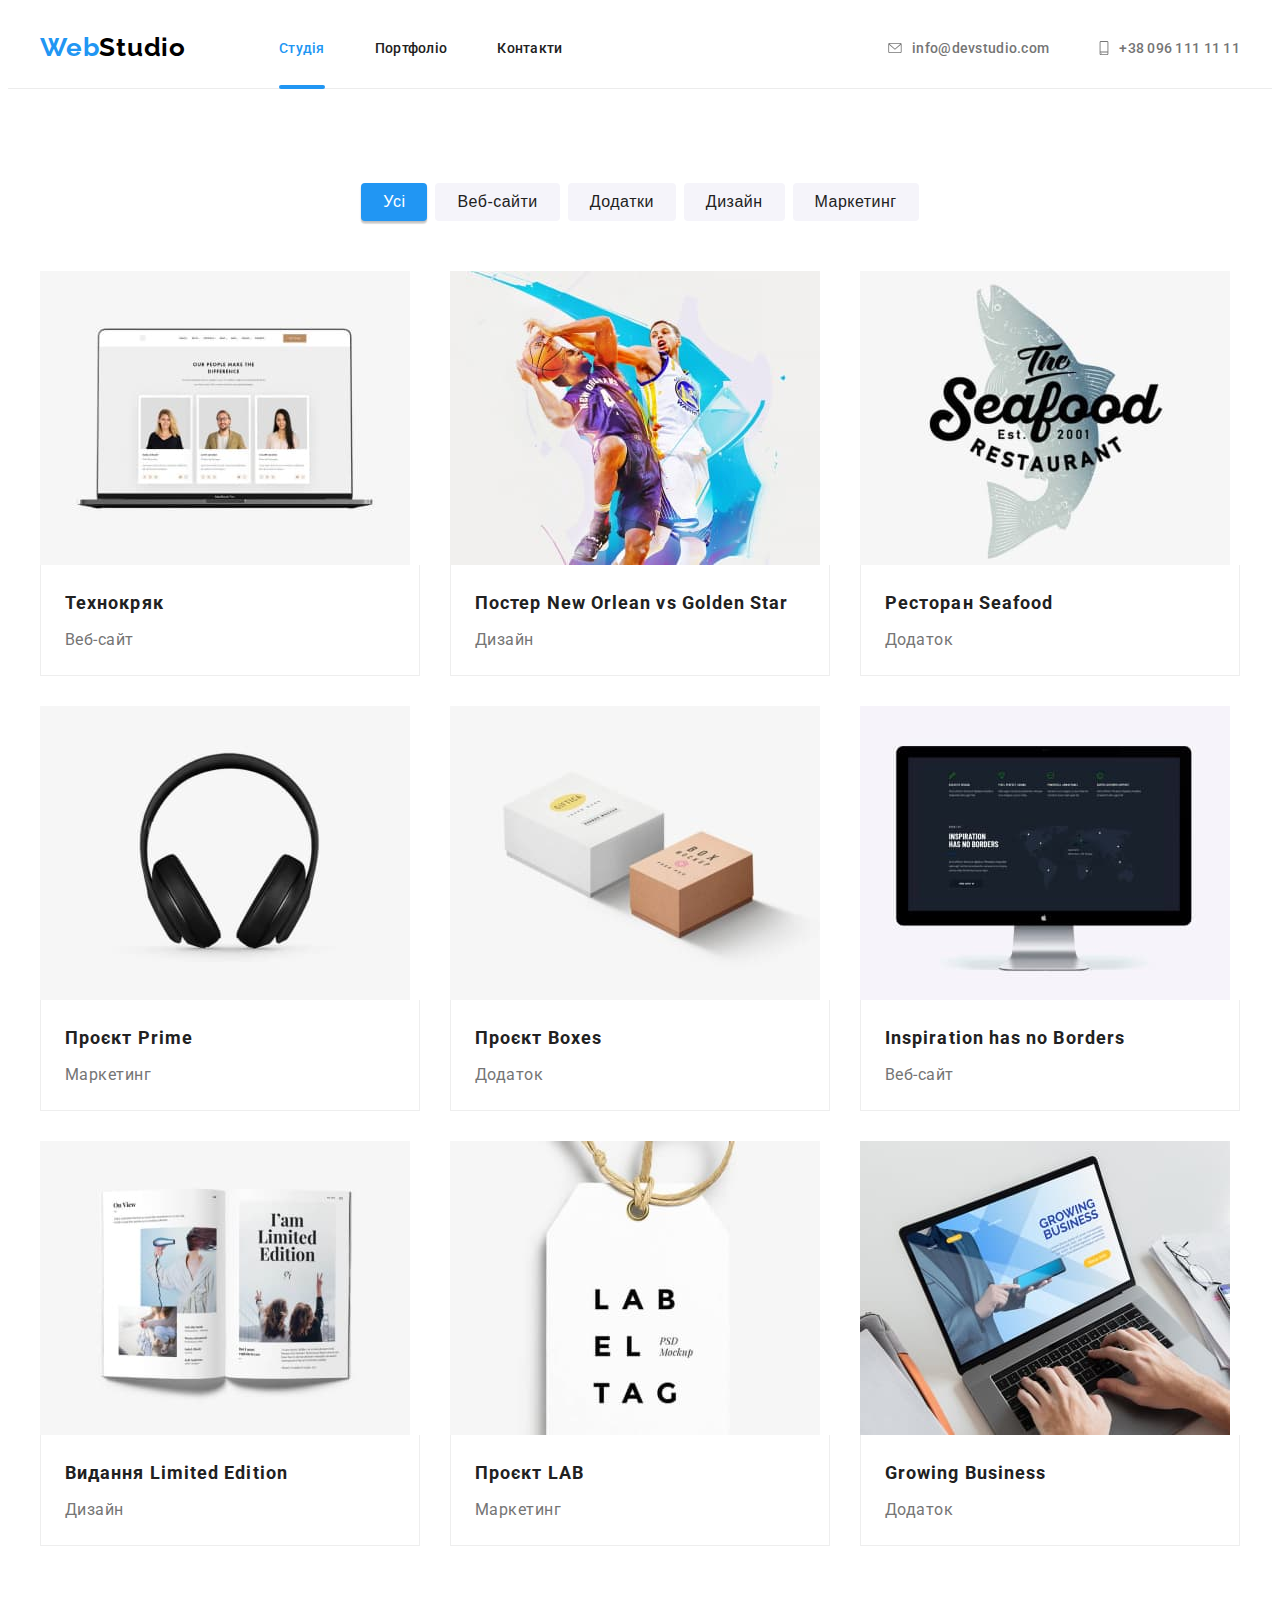
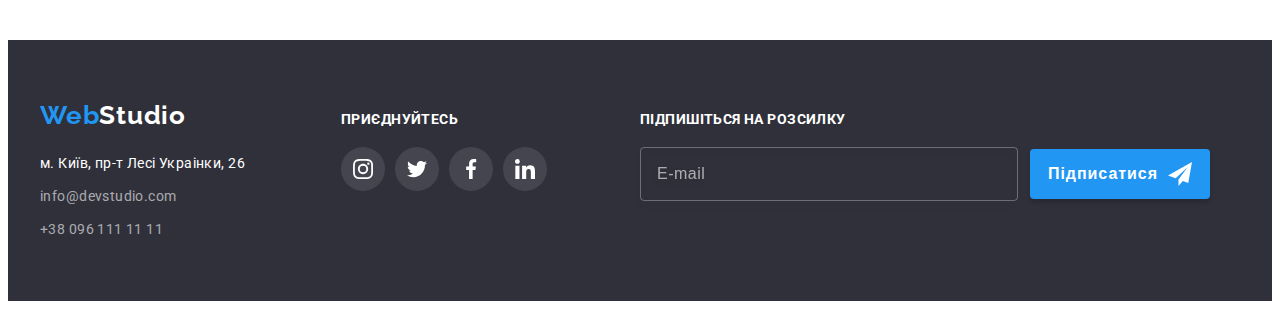
==== commit 8ba8f804: "adapted icon-header,img1x2x in team,activity" ====
--- a/portfolio.html
+++ b/portfolio.html
@@ -32,10 +32,10 @@
 				<nav class="part-header__nav">
 					<ul class="menu list">
 						<li class="menu__item">
-							<a href="./index.html" class="menu__link link">Студія</a>
+							<a href="./index.html" class="menu__link link menu__link--current">Студія</a>
 						</li>
 						<li class="menu__item">
-							<a href="./portfolio.html" class="menu__link link menu__link--current">Портфоліо</a>
+							<a href="./portfolio.html" class="menu__link link">Портфоліо</a>
 						</li>
 						<li class="menu__item">
 							<a href="#" class="menu__link link">Контакти</a>
@@ -46,7 +46,7 @@
 				<ul class="auth-contacts list">
 					<li class="auth-contacts__item">
 						<a href="mailto:info@devstudio.com" class="auth-contacts__link link">
-							<svg class="auth-contacts__icon" width="16" height="12">
+							<svg class="auth-contacts__icon-mail" width="16" height="12">
 								<use href="./images/icons.svg#icon-envelope"></use>
 							</svg>
 							info@devstudio.com
@@ -54,13 +54,85 @@
 					</li>
 					<li class="auth-contacts__item">
 						<a href="tel:+380961111111" class="auth-contacts__link link">
-							<svg class="auth-contacts__icon" width="10" height="16">
+							<svg class="auth-contacts__icon-tel" width="10" height="16">
 								<use href="./images/icons.svg#icon-smartphone"></use>
 							</svg>
 							+38 096 111 11 11
 						</a>
 					</li>
 				</ul>
+				<button class="mobile-btn-menu" data-menu-open>
+				    <svg class="mobile-menu___icon" width="24" height="16">
+					    <use href="./images/icons.svg#icon-mob-menu"></use>
+				    </svg>
+			    </button>
+			</div>
+			<!--Мобiльне меню-->
+			<div class="mobile-menu is-hidden" data-menu>
+				<div class="container mobile-menu__container">
+					<div class="mobile-menu__top">
+						<button class="mobile-btn-close" data-menu-close>
+							<svg class="mobile-menu__icon" width="19" height="19">
+								<use href="./images/icons.svg#icon-menu-close"></use>
+							</svg>
+						</button>
+						<ul class="mobile-nav list">
+							<li class="mobile-nav__item">
+								<a href="./index.html" class="mobile-nav__link link mobile-nav__link--current">Студія</a>
+							</li>
+							<li class="mobile-nav__item"><a href="./potfolio.html" class="mobile-nav__link link">Портфоліо</a></li>
+							<li class="mobile-nav__item"><a href="#" class="mobile-nav__link link">Контакти</a></li>
+						</ul>
+					</div>
+					<div class="mobile-menu__bottom">
+						<ul class="mobile-contacts list">
+							<li class="mobile-contacts__item">
+								<a href="tel:+380961111111" class="mobile-contacts__link link mobile-contacts__tel">+38 096 111 11 11</a>
+							</li>
+							<li class="mobile-contacts__item">
+								<a href="mailto:info@devstudio.com" class="mobile-contacts__link link mobile-contacts__mail">info@devstudio.com</a>
+							</li>
+						</ul>
+						<ul class="mobile-soc list">
+							<li class="mobile-soc__item">
+								<a 
+								    class="mobile-soc__link link"
+								    href="#"
+									target="_blank"
+									rel="noopener noreferrer nofollow">
+									Instagram
+								</a>
+							</li>
+							<li class="mobile-soc__item">
+								<a 
+								    class="mobile-soc__link link"
+								    href="#"
+									target="_blank"
+									rel="noopener noreferrer nofollow">
+									Twitter
+								</a>
+							</li>
+							<li class="mobile-soc__item">
+								<a 
+								    class="mobile-soc__link link"
+								    href="#"
+									target="_blank"
+									rel="noopener noreferrer nofollow">
+									Facebook
+								</a>
+							</li>
+							<li class="mobile-soc__item">
+								<a 
+								    class="mobile-soc__link link"
+								    href="#"
+									target="_blank"
+									rel="noopener noreferrer nofollow">
+									Linkedin
+								</a>
+							</li>
+						</ul>
+					</div>
+				</div>
 			</div>
 		</header>
     <!-- MAIN CONTENT-"PORTFOLIO" -->
--- a/css/main.min.css
+++ b/css/main.min.css
@@ -1 +1 @@
-:root{--primary-text-color: #757575;--secondary-text-color: #212121;--brand-color: #2196f3;--black-text-color: #000000;--white-text-color: #ffffff;--footer-main-text-color: rgba(255, 255, 255, 0.6);--accent-color: #2196f3;--primary-bg-color: #ffffff;--secondary-bg-color: #f5f4fa;--hero-bg-color: #c4c4c4;--footer-bg-color: #2f303a;--overlay-bg-color: rgba(33, 150, 243, 0.9);--activity-bg-card-color: rgba(47, 48, 58, 0.8);--border-header-color: #ececec;--border-input-modal-color: rgba(33, 33, 33, 0.2);--border-footer-input-color: rgba(255, 255, 255, 0.3);--border-project-color: #eeeeee;--btn-color: #2196f3;--btn-accent-color: #188ce8;--btn-shadow: 0px 4px 4px rgba(0, 0, 0, 0.15);--filter-btn-color: #f5f4fa;--filter-btn-shadow: 0px 3px 1px rgba(0, 0, 0, 0.1), 0px 1px 2px rgba(0, 0, 0, 0.08), 0px 2px 2px rgba(0, 0, 0, 0.12);--team-card-shadow: 0px 1px 3px rgba(0, 0, 0, 0.12), 0px 1px 1px rgba(0, 0, 0, 0.14), 0px 2px 1px rgba(0, 0, 0, 0.2);--primary-icon-color: #afb1b8;--secondary-icon-color: #ffffff;--modal-icon-color: #212121;--icon-bg-color: #ffffff;--footer-icon-bg-color: rgba(255, 255, 255, 0.1);--overlay-bg-color: rgba(33, 150, 243, 0.9);--projects-card-shadow: 0px 1px 1px rgba(0, 0, 0, 0.12), 0px 4px 4px rgba(0, 0, 0, 0.06), 1px 4px 6px rgba(0, 0, 0, 0.16);--modal-shadow: 0px 1px 3px rgba(0, 0, 0, 0.12), 0px 1px 1px rgba(0, 0, 0, 0.14), 0px 2px 1px rgba(0, 0, 0, 0.2);--grad-img: linear-gradient(to right, rgba(47, 48, 58, 0.4), rgba(47, 48, 58, 0.4));--cubic: cubic-bezier(0.4, 0, 0.2, 1)}body{font-family:"Roboto",sans-serif;background-color:var(--primary-bg-color);color:var(--primary-text-color)}.is-hidden{opacity:0;visibility:hidden;pointer-events:none}.no-scroll{overflow:hidden}h1,h2,h3,h4,h5,h6,p{margin:0}img{display:block;max-width:100%;height:auto;width:100%}address{font-style:normal}.button{border:none;border-radius:4px;cursor:pointer}.list{padding:0;margin:0;list-style:none}.link{text-decoration:none;color:inherit}.visually-hidden{position:absolute;white-space:nowrap;width:1px;height:1px;overflow:hidden;border:0;padding:0;clip:rect(0 0 0 0);-webkit-clip-path:inset(50%);clip-path:inset(50%);margin:-1px}.section{padding-top:60px;padding-bottom:60px}@media screen and (min-width: 1200px){.section{padding-top:94px;padding-bottom:94px}}.container{width:100%;padding-left:15px;padding-right:15px;margin:0 auto}@media screen and (min-width: 480px){.container{max-width:480px}}@media screen and (min-width: 768px){.container{max-width:768px}}@media screen and (min-width: 1200px){.container{max-width:1200px}}.logo{font-family:"Raleway",sans-serif;font-weight:700;font-size:24px;line-height:1.1666666667;letter-spacing:.03em;color:var(--brand-color)}@media screen and (min-width: 1200px){.logo{font-weight:700;font-size:26px;line-height:1.1923076923;letter-spacing:.03em}}.hero-btn,.subscribe-btn,.order-btn{width:200px;height:50px;font-weight:700;font-size:16px;line-height:1.875;letter-spacing:.06em;display:flex;align-items:center;justify-content:center;text-align:center;color:var(--white-text-color);background-color:var(--btn-color);box-shadow:var(--btn-shadow);transition:background-color 250ms var(--cubic)}.hero-btn:hover,.hero-btn:focus,.subscribe-btn:hover,.subscribe-btn:focus,.order-btn:hover,.order-btn:focus{background-color:var(--btn-accent-color)}.soc-network{display:flex;justify-content:center;gap:10px}.soc-network__item{width:44px;height:44px}.soc-network__link{width:100%;height:100%;display:flex;justify-content:center;align-items:center;border-radius:50%;color:var(--primary-icon-color);transition:background-color 250ms var(--cubic),color 250ms var(--cubic)}.soc-network__link:hover,.soc-network__link:focus{background-color:var(--accent-color);color:var(--secondary-icon-color)}.soc-network__icon{fill:currentColor}.section-title{margin-bottom:30px;font-size:28px;line-height:1.1785714286;letter-spacing:.03em;text-align:center;color:var(--black-text-color)}@media screen and (min-width: 1200px){.section-title{margin-bottom:50px;font-size:36px;line-height:1.1666666667;letter-spacing:.03em}}.part-header{border-bottom:1px solid var(--border-header-color)}.part-header__container{display:flex;align-items:center;justify-content:space-between}.logo__part-black{color:var(--black-text-color)}.page-header__logo{padding:16px 0}@media screen and (min-width: 768px){.page-header__logo{margin-right:87px;padding-top:26px;padding-bottom:26px}}@media screen and (min-width: 1200px){.page-header__logo{margin-right:93px;padding-top:24px;padding-bottom:25px}}.part-header__nav{display:none}@media screen and (min-width: 768px){.part-header__nav{display:block;margin-right:auto}}.menu{display:flex;gap:50px}.menu__link{display:flex;padding:32px 0}.menu__link{position:relative;font-weight:500;font-size:14px;line-height:1.1428571429;letter-spacing:.02em;color:var(--secondary-text-color);transition:color 250ms var(--cubic)}.menu__link:hover,.menu__link:focus,.menu__link--current{color:var(--accent-color)}.menu__link::after,.menu__link.menu__link--current::after{content:"";position:absolute;left:0;bottom:-1px;width:100%;height:4px;display:flex;background-color:var(--accent-color);border-radius:2px;transform:scaleX(0);transition:transform 250ms var(--cubic)}.menu__link:hover::after,.menu__link:focus::after,.menu__link.menu__link--current::after{transform:scaleX(1)}.auth-contacts{display:none}@media screen and (min-width: 768px){.auth-contacts{display:flex;flex-direction:column;justify-content:center;gap:10px}}@media screen and (min-width: 1200px){.auth-contacts{display:flex;flex-direction:row;gap:50px;align-items:center}}@media screen and (min-width: 768px){.auth-contacts__link{font-weight:500;font-size:14px;line-height:1.1428571429;letter-spacing:.02em;color:var(--primary-text-color);align-items:center;transition:color 250ms var(--cubic)}.auth-contacts__link:hover,.auth-contacts__link:focus{color:var(--accent-color)}}@media screen and (min-width: 1200px){.auth-contacts__link{display:flex;padding:32px 0}}.auth-contacts__icon{fill:currentColor;margin-right:10px}.mobile-menu{position:fixed;top:0;left:0;z-index:5;width:100vw;height:100dvh;padding-top:48px;padding-bottom:48px;background-color:var(--primary-bg-color)}.mobile-menu__container{height:100%;padding-left:15px;display:flex;flex-direction:column;justify-content:space-between;overflow:auto}@media screen and (min-width: 480px){.mobile-menu{padding-left:40px}}@media screen and (min-width: 768px){.mobile-menu{display:none}}.mobile-btn-menu{width:40px;height:40px;display:flex;align-items:center;justify-content:center;background-color:rgba(0,0,0,0);border:none;cursor:pointer}.mobile-btn-menu:focus{fill:var(--accent-color)}@media screen and (min-width: 768px){.mobile-btn-menu{display:none}}@media screen and (min-width: 1200px){.mobile-btn-menu:hover{fill:var(--accent-color)}}.mobile-btn-close{position:absolute;top:10px;right:15px;width:40px;height:40px;display:flex;align-items:center;justify-content:center;background-color:rgba(0,0,0,0);border:none;cursor:pointer;transition:fill 250ms var(--cubic)}.mobile-btn-close:focus{fill:var(--accent-color)}@media screen and (min-width: 768px){.mobile-btn-close{display:none}}@media screen and (min-width: 1200px){.mobile-btn-close:hover{fill:var(--accent-color)}}.mobile-nav__item:not(:last-child){margin-bottom:32px}.mobile-nav__link{font-weight:500;font-size:40px;line-height:1.2;letter-spacing:.02em;color:var(--secondary-text-color)}.mobile-nav__link:hover,.mobile-nav__link:focus,.mobile-nav__link--current{color:var(--accent-color)}.mobile-contacts{margin-bottom:64px}.mobile-contacts__item:not(:last-child){margin-bottom:32px}.mobile-contacts__tel{font-weight:500;font-size:33px;line-height:1.1764705882;letter-spacing:.02em;color:var(--brand-color)}@media screen and (min-width: 480px){.mobile-contacts__tel{font-size:34px}}.mobile-contacts__mail{font-weight:500;font-size:24px;line-height:1.1666666667;letter-spacing:.02em;color:var(--primary-text-color)}.mobile-soc{display:flex;flex-wrap:wrap}.mobile-soc__link{font-weight:500;font-size:16px;line-height:1.2222222222;letter-spacing:.02em;color:var(--brand-color)}@media screen and (min-width: 480px){.mobile-soc__link{font-size:18px}}.mobile-soc__item:not(:last-child){padding-right:10px;border-right:1px solid rgba(33,33,33,.2)}.mobile-soc__item:not(:first-child){padding-left:10px}.page-hero{max-width:480px;height:400px;padding:118px 0;margin:0 auto;background-color:var(--hero-bg-color);background-image:var(--grad-img),url(../images/hero-bg-mob.jpg);background-repeat:no-repeat;background-position:center;background-size:cover}@media(min-device-pixel-ratio: 2),(-webkit-min-device-pixel-ratio: 2),(min-resolution: 192dpi),(min-resolution: 2dppx){.page-hero{background-image:var(--grad-img),url(../images/hero-bg-mob-2x.jpg)}}@media screen and (min-width: 480px){.page-hero{max-width:768px;background-image:var(--grad-img),url(../images/hero-bg-tab.jpg)}}@media screen and (min-width: 480px)and (min-device-pixel-ratio: 2),screen and (min-width: 480px)and (-webkit-min-device-pixel-ratio: 2),screen and (min-width: 480px)and (min-resolution: 192dpi),screen and (min-width: 480px)and (min-resolution: 2dppx){.page-hero{background-image:var(--grad-img),url(../images/hero-bg-tab-2x.jpg)}}@media screen and (min-width: 768px){.page-hero{max-width:1200px;background-image:var(--grad-img),url(../images/hero-bg-desk.jpg)}}@media screen and (min-width: 768px)and (min-device-pixel-ratio: 2),screen and (min-width: 768px)and (-webkit-min-device-pixel-ratio: 2),screen and (min-width: 768px)and (min-resolution: 192dpi),screen and (min-width: 768px)and (min-resolution: 2dppx){.page-hero{background-image:var(--grad-img),url(../images/hero-bg-desk-2x.jpg)}}@media screen and (min-width: 1200px){.page-hero{max-width:1600px;height:600px;padding:200px 0}}.page-hero__container{text-align:center;display:flex;flex-direction:column;justify-content:center;align-items:center}.page-hero__title{max-width:360px;margin-bottom:30px;font-weight:900;font-size:26px;line-height:1.6153846154;letter-spacing:.06em;text-transform:uppercase;color:var(--white-text-color)}@media screen and (min-width: 1200px){.page-hero__title{max-width:696px;font-weight:900;font-size:44px;line-height:1.3636363636;letter-spacing:.06em}}.benefits{display:flex;flex-wrap:wrap;gap:30px}@media screen and (min-width: 768px){.benefits__item{flex-basis:calc((100% - 30px)/2)}}@media screen and (min-width: 1200px){.benefits__item{flex-basis:calc((100% - 90px)/4)}}.benefits__icon-wrap{height:120px;margin-bottom:30px;display:flex;justify-content:center;align-items:center;background-color:var(--secondary-bg-color);border-radius:4px}.benefits__title{margin-bottom:10px;font-size:14px;line-height:1.1428571429;letter-spacing:.03em;text-transform:uppercase;color:var(--secondary-text-color)}.benefits__text{font-size:14px;line-height:1.7142857143;letter-spacing:.03em;color:var(--primary-text-color)}.page-activity{padding-top:0;display:none}.activity{display:flex;gap:30px}.activity__item{position:relative;flex-basis:calc((100% - 60px)/3)}.activity__item-wrap{position:absolute;right:0;bottom:0;width:100%;height:70px;display:flex;justify-content:center;align-items:center;background-color:var(--activity-bg-card-color)}.activity__item-title{font-weight:700;font-size:14px;line-height:1.1428571429;letter-spacing:.03em;text-align:center;text-transform:uppercase;color:var(--white-text-color)}.page-team{background-color:var(--secondary-bg-color)}@media screen and (min-width: 768px){.team-member{display:flex;flex-wrap:wrap;gap:30px}}.team-member__item{margin-bottom:30px;border-radius:0px 0px 4px 4px;background-color:var(--primary-bg-color);box-shadow:var(--team-card-shadow)}@media screen and (min-width: 768px){.team-member__item{flex-basis:calc((100% - 30px)/2)}}@media screen and (min-width: 1200px){.team-member__item{flex-basis:calc((100% - 90px)/4)}}.team-member__content{padding:30px 32px;text-align:center}.team-member__name{margin-bottom:10px;font-weight:500;font-size:16px;line-height:1.1875;letter-spacing:.03em;text-align:center;color:var(--secondary-text-color)}.team-member__pos{margin-bottom:16px;font-size:16px;line-height:1.1875;letter-spacing:.03em;text-align:center;color:var(--primary-text-color)}.clients{display:flex;align-items:center;justify-content:center;flex-wrap:wrap;gap:30px}.clients__item{height:92px;flex-basis:calc((100% - 30px)/2)}@media screen and (min-width: 768px){.clients__item{flex-basis:calc((100% - 60px)/3)}}@media screen and (min-width: 1200px){.clients__item{flex-wrap:nowrap;flex-basis:calc((100% - 150px)/6)}}.clients__link{width:100%;height:100%;display:flex;justify-content:center;align-items:center;border:1px solid var(--primary-icon-color);border-radius:4px;color:var(--primary-icon-color);transition:color 250ms var(--cubic),border 250ms var(--cubic)}.clients__link:hover,.clients__link:focus{color:var(--accent-color);border:1px solid var(--accent-color)}.clients__icon{fill:currentColor}.part-footer{padding:60px 0;background-color:var(--footer-bg-color)}.part-footer__container{display:flex;flex-wrap:wrap;justify-content:center}@media screen and (min-width: 768px){.part-footer__container{align-items:baseline}}@media screen and (min-width: 1200px){.part-footer__container{flex-wrap:nowrap;justify-content:space-between}}.footer-inner{display:flex;flex-direction:column;gap:60px;margin-bottom:60px;justify-content:center;align-items:center}@media screen and (min-width: 768px){.footer-inner{flex-direction:row;text-align:left;gap:165px;align-items:baseline}}@media screen and (min-width: 1200px){.footer-inner{gap:70px;margin-right:93px;margin-bottom:0}}.part-footer__address{text-align:center}@media screen and (min-width: 768px){.part-footer__address{text-align:center}}@media screen and (min-width: 1200px){.part-footer__address{width:231px;text-align:left}}.page-footer__logo{display:block;margin-bottom:28px}@media screen and (min-width: 768px){.page-footer__logo{margin-bottom:20px}}.logo__part-white{color:var(--white-text-color)}.auth-address{display:flex;flex-direction:column;align-items:center;justify-content:center;gap:12px}@media screen and (min-width: 768px){.auth-address{gap:8px}}@media screen and (min-width: 1200px){.auth-address{align-items:flex-start;gap:9px}}.auth-address__link{font-size:14px;line-height:1.7142857143;letter-spacing:.03em;color:var(--footer-main-text-color);transition:color 250ms var(--cubic)}.auth-address__link:hover,.auth-address__link:focus{color:var(--accent-color)}.auth-address__link--white{color:var(--white-text-color)}.soc-invite{display:flex;flex-direction:column;align-items:center;justify-content:center}@media screen and (min-width: 1200px){.soc-invite{align-items:flex-start}}.soc-invite__title{margin-bottom:20px;font-weight:700;font-size:14px;line-height:1.1428571429;letter-spacing:.03em;text-transform:uppercase;color:var(--white-text-color)}.soc-network__link--bottom{color:var(--secondary-icon-color);background-color:rgba(255,255,255,.1)}.subscription{width:100%;display:flex;flex-direction:column;justify-content:center;align-items:center}@media screen and (min-width: 1200px){.subscription{align-items:flex-start}}.subscription__title{margin-bottom:20px;font-weight:700;font-size:14px;line-height:1.1428571429;letter-spacing:.03em;text-transform:uppercase;color:var(--white-text-color)}.form-subscription{width:100%;max-width:570px;display:flex;flex-direction:column;justify-content:center;align-items:center;gap:20px}@media screen and (min-width: 1200px){.form-subscription{flex-direction:row;gap:12px}}.form-subscription__input{width:100%;max-width:450px;height:50px;padding-left:16px;font-size:16px;line-height:1.25;letter-spacing:.03em;color:var(--white-text-color);background-color:inherit;outline:rgba(0,0,0,0);border:1px solid rgba(255,255,255,.3);border-radius:4px;filter:drop-shadow(0px 4px 4px rgba(0, 0, 0, 0.15));transition:border-color 250ms var(--cubic)}.form-subscription__input::-moz-placeholder{font-size:16px;line-height:1.25;letter-spacing:.03em;align-items:center;color:rgba(255,255,255,.6)}.form-subscription__input:-ms-input-placeholder{font-size:16px;line-height:1.25;letter-spacing:.03em;align-items:center;color:rgba(255,255,255,.6)}.form-subscription__input::placeholder{font-size:16px;line-height:1.25;letter-spacing:.03em;align-items:center;color:rgba(255,255,255,.6)}.form-subscription__input:focus,.form-subscription__input:hover{border-color:var(--accent-color)}@media screen and (min-width: 768px){.form-subscription__input{max-width:450px}}@media screen and (min-width: 1200px){.form-subscription__input{margin-bottom:0;max-width:358px}}.form-subscription__icon{margin-left:10px;fill:currentColor}.backdrop{position:fixed;top:0;width:100%;height:100%;opacity:1;background-color:rgba(0,0,0,.2);transition:opacity 250ms var(--cubic),visibility 250ms var(--cubic)}.modal{position:absolute;top:50%;left:50%;overflow:auto;min-width:100%;max-height:550px;padding:20px;background-color:var(--primary-bg-color);border-radius:4px;box-shadow:var(--modal-shadow);transform:translate(-50%, -50%) scale(1);transition:transform 700ms var(--cubic)}@media screen and (min-width: 480px){.modal{min-width:450px;max-height:609px;padding:40px}}@media screen and (min-width: 1200px){.modal{width:528px;min-height:581px}}.backdrop.is-hidden .modal{transform:translate(-50%, -50%) scale(1.5)}.modal__btn-close{position:absolute;top:8px;right:8px;width:30px;height:30px;display:flex;align-items:center;justify-content:center;background-color:rgba(0,0,0,0);border:1px solid rgba(0,0,0,.1);border-radius:50%;cursor:pointer;transition:fill 250ms var(--cubic)}.modal__btn-close:hover,.modal__btn-close:focus{fill:var(--accent-color)}.modal__title{margin-bottom:12px;font-weight:700;font-size:14px;line-height:1.6428571429;letter-spacing:.03em;text-align:center;color:var(--secondary-text-color)}@media screen and (min-width: 768px){.modal__title{font-weight:700;font-size:20px;line-height:1.5;letter-spacing:.03em}}@media screen and (min-width: 1200px){.modal__title{font-weight:700;font-size:20px;line-height:1.15;letter-spacing:.03em}}.order-form__field{display:flex;flex-direction:column;margin-bottom:10px}.order-form__field:nth-of-type(4n){margin-bottom:20px}.order-form__label{margin-bottom:4px;font-size:12px;line-height:1.1666666667;letter-spacing:.01em;color:var(--primary-text-color)}.order-form__wrap{position:relative}.order-form__input{width:100%;font-size:16px;line-height:1.25;letter-spacing:.03em;color:var(--black-text-color);border:1px solid rgba(33,33,33,.2);border-radius:4px;outline:rgba(0,0,0,0);transition:border-color 250ms var(--cubic)}.order-form__input::-moz-placeholder{color:var(--primary-text-color)}.order-form__input:-ms-input-placeholder{color:var(--primary-text-color)}.order-form__input::placeholder{color:var(--primary-text-color)}.order-form__input:focus,.order-form__input:hover{border-color:var(--accent-color)}.order-form__user{padding:9px 10px 9px 30px}@media screen and (min-width: 480px){.order-form__user{height:40px;padding:11px 12px 11px 42px}}.order-form__icon{position:absolute;top:50%;left:12px;transform:translateY(-50%);transition:fill 250ms var(--cubic)}.order-form__input:focus+.order-form__icon{fill:var(--accent-color)}.order-form__comment{padding:12px 16px;resize:none}@media screen and (min-width: 480px){.order-form__comment{height:120px}}.order-form__comment::-moz-placeholder{font-size:14px;line-height:1.1428571429;letter-spacing:.01em;color:rgba(117,117,117,.5)}.order-form__comment:-ms-input-placeholder{font-size:14px;line-height:1.1428571429;letter-spacing:.01em;color:rgba(117,117,117,.5)}.order-form__comment::placeholder{font-size:14px;line-height:1.1428571429;letter-spacing:.01em;color:rgba(117,117,117,.5)}@media screen and (min-width: 1200px){.order-form__comment::-moz-placeholder{font-size:12px;line-height:1.1666666667;letter-spacing:.01em}.order-form__comment:-ms-input-placeholder{font-size:12px;line-height:1.1666666667;letter-spacing:.01em}.order-form__comment::placeholder{font-size:12px;line-height:1.1666666667;letter-spacing:.01em}}.policy{margin-bottom:30px;display:flex;align-items:center;justify-content:center;gap:7px;font-size:12px;line-height:1.1666666667;letter-spacing:.03em;color:var(--primary-text-color)}@media screen and (min-width: 1200px){.policy{font-size:14px;line-height:1.7142857143;letter-spacing:.03em}}.policy__icon{fill:var(--secondary-icon-color);border:2px solid #212121;border-radius:2px;transition:border-color 250ms var(--cubic),background-color 250ms var(--cubic)}.policy__checkbox:checked+.policy__icon{border-color:rgba(0,0,0,0);background-color:var(--accent-color)}.policy__checkbox:focus+.policy__icon,.policy__checkbox:hover+.policy__icon{border-color:var(--accent-color)}.policy__link{position:relative;text-decoration:underline;font-size:12px;line-height:1.1666666667;letter-spacing:.03em;color:var(--accent-color)}@media screen and (min-width: 480px){.policy__link{text-decoration:none}}@media screen and (min-width: 1200px){.policy__link{font-size:14px;line-height:1.7142857143;letter-spacing:.03em}}.policy__link::after{content:" ";display:none;position:absolute;bottom:1px;left:0;width:100%;height:1px;background-color:var(--accent-color)}@media screen and (min-width: 480px){.policy__link::after{display:block}}@media screen and (min-width: 1200px){.policy__link::after{bottom:5px}}.order-form__btn-wrap{display:flex;justify-content:center}.filter-set{margin-bottom:50px;display:flex;justify-content:center;align-items:center;gap:8px}.filter-set__btn{padding:6px 22px;display:block;font-weight:500;font-size:16px;line-height:1.625;letter-spacing:.03em;text-align:center;color:var(--secondary-text-color);background-color:var(--filter-btn-color);transition:color 250ms var(--cubic),background-color 250ms var(--cubic),box-shadow 250ms var(--cubic)}.filter-set__btn:hover,.filter-set__btn:focus,.filter-set__btn--current{color:var(--white-text-color);background-color:var(--accent-color);box-shadow:var(--filter-btn-shadow)}.card-set{display:flex;flex-wrap:wrap;gap:30px}.card-set__item{width:calc((100% - 60px)/3)}.project{display:block;transition:box-shadow 250ms var(--cubic)}.project:hover,.project:focus{box-shadow:var(--projects-card-shadow)}.project__overlay{position:relative;overflow:hidden}.project__overlay-text{position:absolute;top:0;left:0;width:100%;height:100%;padding:63px 24px;font-size:18px;line-height:1.5555555556;letter-spacing:.03em;color:var(--white-text-color);background-color:var(--overlay-bg-color);transform:translateY(100%);transition:transform 250ms var(--cubic)}.project:hover .project__overlay-text,.project:focus .project__overlay-text{transform:translateY(0)}.project__content{padding:20px 24px;border:1px solid var(--border-project-color);border-top:0}.project__title{margin-bottom:4px;font-size:18px;line-height:2;letter-spacing:.06em;color:var(--secondary-text-color)}.project__type{font-size:16px;line-height:1.875;letter-spacing:.03em;color:var(--primary-text-color)}/*# sourceMappingURL=main.min.css.map */+:root{--primary-text-color: #757575;--secondary-text-color: #212121;--brand-color: #2196f3;--black-text-color: #000000;--white-text-color: #ffffff;--footer-main-text-color: rgba(255, 255, 255, 0.6);--accent-color: #2196f3;--primary-bg-color: #ffffff;--secondary-bg-color: #f5f4fa;--hero-bg-color: #c4c4c4;--footer-bg-color: #2f303a;--overlay-bg-color: rgba(33, 150, 243, 0.9);--activity-bg-card-color: rgba(47, 48, 58, 0.8);--border-header-color: #ececec;--border-input-modal-color: rgba(33, 33, 33, 0.2);--border-footer-input-color: rgba(255, 255, 255, 0.3);--border-project-color: #eeeeee;--btn-color: #2196f3;--btn-accent-color: #188ce8;--btn-shadow: 0px 4px 4px rgba(0, 0, 0, 0.15);--filter-btn-color: #f5f4fa;--filter-btn-shadow: 0px 3px 1px rgba(0, 0, 0, 0.1), 0px 1px 2px rgba(0, 0, 0, 0.08), 0px 2px 2px rgba(0, 0, 0, 0.12);--team-card-shadow: 0px 1px 3px rgba(0, 0, 0, 0.12), 0px 1px 1px rgba(0, 0, 0, 0.14), 0px 2px 1px rgba(0, 0, 0, 0.2);--primary-icon-color: #afb1b8;--secondary-icon-color: #ffffff;--modal-icon-color: #212121;--icon-bg-color: #ffffff;--footer-icon-bg-color: rgba(255, 255, 255, 0.1);--overlay-bg-color: rgba(33, 150, 243, 0.9);--projects-card-shadow: 0px 1px 1px rgba(0, 0, 0, 0.12), 0px 4px 4px rgba(0, 0, 0, 0.06), 1px 4px 6px rgba(0, 0, 0, 0.16);--modal-shadow: 0px 1px 3px rgba(0, 0, 0, 0.12), 0px 1px 1px rgba(0, 0, 0, 0.14), 0px 2px 1px rgba(0, 0, 0, 0.2);--grad-img: linear-gradient(to right, rgba(47, 48, 58, 0.4), rgba(47, 48, 58, 0.4));--cubic: cubic-bezier(0.4, 0, 0.2, 1)}body{font-family:"Roboto",sans-serif;background-color:var(--primary-bg-color);color:var(--primary-text-color)}.is-hidden{opacity:0;visibility:hidden;pointer-events:none}.no-scroll{overflow:hidden}h1,h2,h3,h4,h5,h6,p{margin:0}img{display:block;max-width:100%;height:auto}address{font-style:normal}.button{border:none;border-radius:4px;cursor:pointer}.list{padding:0;margin:0;list-style:none}.link{text-decoration:none;color:inherit}.visually-hidden{position:absolute;white-space:nowrap;width:1px;height:1px;overflow:hidden;border:0;padding:0;clip:rect(0 0 0 0);-webkit-clip-path:inset(50%);clip-path:inset(50%);margin:-1px}.section{padding-top:60px;padding-bottom:60px}@media screen and (min-width: 1200px){.section{padding-top:94px;padding-bottom:94px}}.container{width:100%;padding-left:15px;padding-right:15px;margin:0 auto}@media screen and (min-width: 480px){.container{max-width:480px}}@media screen and (min-width: 768px){.container{max-width:768px}}@media screen and (min-width: 1200px){.container{max-width:1200px}}.logo{font-family:"Raleway",sans-serif;font-weight:700;font-size:24px;line-height:1.1666666667;letter-spacing:.03em;color:var(--brand-color)}@media screen and (min-width: 1200px){.logo{font-weight:700;font-size:26px;line-height:1.1923076923;letter-spacing:.03em}}.hero-btn,.subscribe-btn,.order-btn{width:200px;height:50px;font-weight:700;font-size:16px;line-height:1.875;letter-spacing:.06em;display:flex;align-items:center;justify-content:center;text-align:center;color:var(--white-text-color);background-color:var(--btn-color);box-shadow:var(--btn-shadow);transition:background-color 250ms var(--cubic)}.hero-btn:hover,.hero-btn:focus,.subscribe-btn:hover,.subscribe-btn:focus,.order-btn:hover,.order-btn:focus{background-color:var(--btn-accent-color)}.soc-network{display:flex;justify-content:center;gap:10px}.soc-network__item{width:44px;height:44px}.soc-network__link{width:100%;height:100%;display:flex;justify-content:center;align-items:center;border-radius:50%;color:var(--primary-icon-color);transition:background-color 250ms var(--cubic),color 250ms var(--cubic)}.soc-network__link:hover,.soc-network__link:focus{background-color:var(--accent-color);color:var(--secondary-icon-color)}.soc-network__icon{fill:currentColor}.section-title{margin-bottom:30px;font-size:28px;line-height:1.1785714286;letter-spacing:.03em;text-align:center;color:var(--black-text-color)}@media screen and (min-width: 1200px){.section-title{margin-bottom:50px;font-size:36px;line-height:1.1666666667;letter-spacing:.03em}}.part-header{border-bottom:1px solid var(--border-header-color)}.part-header__container{display:flex;align-items:center;justify-content:space-between}.logo__part-black{color:var(--black-text-color)}.page-header__logo{padding:16px 0}@media screen and (min-width: 768px){.page-header__logo{margin-right:87px;padding-top:26px;padding-bottom:26px}}@media screen and (min-width: 1200px){.page-header__logo{margin-right:93px;padding-top:24px;padding-bottom:25px}}.part-header__nav{display:none}@media screen and (min-width: 768px){.part-header__nav{display:block;margin-right:auto}}.menu{display:flex;gap:50px}.menu__link{display:flex;padding:32px 0}.menu__link{position:relative;font-weight:500;font-size:14px;line-height:1.1428571429;letter-spacing:.02em;color:var(--secondary-text-color);transition:color 250ms var(--cubic)}.menu__link:hover,.menu__link:focus,.menu__link--current{color:var(--accent-color)}.menu__link::after,.menu__link.menu__link--current::after{content:"";position:absolute;left:0;bottom:-1px;width:100%;height:4px;display:flex;background-color:var(--accent-color);border-radius:2px;transform:scaleX(0);transition:transform 250ms var(--cubic)}.menu__link:hover::after,.menu__link:focus::after,.menu__link.menu__link--current::after{transform:scaleX(1)}.auth-contacts{display:none}@media screen and (min-width: 768px){.auth-contacts{display:flex;flex-direction:column;justify-content:center;gap:10px}}@media screen and (min-width: 1200px){.auth-contacts{display:flex;flex-direction:row;align-items:center;gap:50px}}@media screen and (min-width: 768px){.auth-contacts__link{display:inline-flex;align-items:center;font-weight:500;font-size:14px;line-height:1.1428571429;letter-spacing:.02em;color:var(--primary-text-color);transition:color 250ms var(--cubic)}.auth-contacts__link:hover,.auth-contacts__link:focus{color:var(--accent-color)}}@media screen and (min-width: 1200px){.auth-contacts__link{padding:32px 0}}.auth-contacts__icon-mail,.auth-contacts__icon-tel{fill:currentColor;margin-right:10px}@media screen and (min-width: 768px){.auth-contacts__icon-mail{width:14px;height:10px}}@media screen and (min-width: 768px){.auth-contacts__icon-tel{width:10px;height:14px}}.mobile-menu{position:fixed;top:0;left:0;z-index:5;width:100vw;height:100dvh;padding-top:48px;padding-bottom:48px;background-color:var(--primary-bg-color)}.mobile-menu__container{height:100%;padding-left:15px;display:flex;flex-direction:column;justify-content:space-between;overflow:auto}@media screen and (min-width: 480px){.mobile-menu{padding-left:40px}}@media screen and (min-width: 768px){.mobile-menu{display:none}}.mobile-btn-menu{width:40px;height:40px;display:flex;align-items:center;justify-content:center;background-color:rgba(0,0,0,0);border:none;cursor:pointer}.mobile-btn-menu:focus{fill:var(--accent-color)}@media screen and (min-width: 768px){.mobile-btn-menu{display:none}}@media screen and (min-width: 1200px){.mobile-btn-menu:hover{fill:var(--accent-color)}}.mobile-btn-close{position:absolute;top:10px;right:15px;width:40px;height:40px;display:flex;align-items:center;justify-content:center;background-color:rgba(0,0,0,0);border:none;cursor:pointer;transition:fill 250ms var(--cubic)}.mobile-btn-close:focus{fill:var(--accent-color)}@media screen and (min-width: 768px){.mobile-btn-close{display:none}}.mobile-nav__item:not(:last-child){margin-bottom:32px}.mobile-nav__link{font-weight:500;font-size:40px;line-height:1.2;letter-spacing:.02em;color:var(--secondary-text-color)}.mobile-nav__link:hover,.mobile-nav__link:focus,.mobile-nav__link--current{color:var(--accent-color)}.mobile-contacts{margin-bottom:64px}.mobile-contacts__item:not(:last-child){margin-bottom:32px}.mobile-contacts__tel{font-weight:500;font-size:33px;line-height:1.1764705882;letter-spacing:.02em;color:var(--brand-color)}@media screen and (min-width: 480px){.mobile-contacts__tel{font-size:34px}}.mobile-contacts__mail{font-weight:500;font-size:24px;line-height:1.1666666667;letter-spacing:.02em;color:var(--primary-text-color)}.mobile-soc{display:flex;flex-wrap:wrap}.mobile-soc__link{font-weight:500;font-size:16px;line-height:1.2222222222;letter-spacing:.02em;color:var(--brand-color)}@media screen and (min-width: 480px){.mobile-soc__link{font-size:18px}}.mobile-soc__item:not(:last-child){padding-right:10px;border-right:1px solid rgba(33,33,33,.2)}.mobile-soc__item:not(:first-child){padding-left:10px}.page-hero{height:400px;padding:118px 0;margin:0 auto;background-color:var(--hero-bg-color);background-image:var(--grad-img),url(../images/hero-bg-mob.jpg);background-repeat:no-repeat;background-position:center;background-size:cover}@media(min-device-pixel-ratio: 2),(-webkit-min-device-pixel-ratio: 2),(min-resolution: 192dpi),(min-resolution: 2dppx){.page-hero{background-image:var(--grad-img),url(../images/hero-bg-mob-2x.jpg)}}@media screen and (min-width: 480px){.page-hero{background-image:var(--grad-img),url(../images/hero-bg-tab.jpg)}}@media screen and (min-width: 480px)and (min-device-pixel-ratio: 2),screen and (min-width: 480px)and (-webkit-min-device-pixel-ratio: 2),screen and (min-width: 480px)and (min-resolution: 192dpi),screen and (min-width: 480px)and (min-resolution: 2dppx){.page-hero{background-image:var(--grad-img),url(../images/hero-bg-tab-2x.jpg)}}@media screen and (min-width: 768px){.page-hero{background-image:var(--grad-img),url(../images/hero-bg-desk.jpg)}}@media screen and (min-width: 768px)and (min-device-pixel-ratio: 2),screen and (min-width: 768px)and (-webkit-min-device-pixel-ratio: 2),screen and (min-width: 768px)and (min-resolution: 192dpi),screen and (min-width: 768px)and (min-resolution: 2dppx){.page-hero{background-image:var(--grad-img),url(../images/hero-bg-desk-2x.jpg)}}@media screen and (min-width: 1200px){.page-hero{max-width:1600px;height:600px;padding:200px 0}}.page-hero__container{text-align:center;display:flex;flex-direction:column;justify-content:center;align-items:center}.page-hero__title{max-width:360px;margin-bottom:30px;font-weight:900;font-size:26px;line-height:1.6153846154;letter-spacing:.06em;text-transform:uppercase;color:var(--white-text-color)}@media screen and (min-width: 1200px){.page-hero__title{max-width:696px;font-weight:900;font-size:44px;line-height:1.3636363636;letter-spacing:.06em}}.benefits{display:flex;flex-wrap:wrap;gap:30px}@media screen and (min-width: 768px){.benefits__item{flex-basis:calc((100% - 30px)/2)}}@media screen and (min-width: 1200px){.benefits__item{flex-basis:calc((100% - 90px)/4)}}.benefits__icon-wrap{height:120px;margin-bottom:30px;display:flex;justify-content:center;align-items:center;background-color:var(--secondary-bg-color);border-radius:4px}.benefits__title{margin-bottom:10px;text-align:center;font-size:14px;line-height:1.1428571429;letter-spacing:.03em;text-transform:uppercase;color:var(--secondary-text-color)}@media screen and (min-width: 768px){.benefits__title{text-align:start}}.benefits__text{font-size:14px;line-height:1.7142857143;letter-spacing:.03em;color:var(--primary-text-color)}.page-activity{padding-top:0;display:none}@media screen and (min-width: 1200px){.page-activity{display:block}}.activity{display:flex;gap:30px}.activity__item{position:relative;flex-basis:calc((100% - 60px)/3)}.activity__item-wrap{position:absolute;right:0;bottom:0;width:100%;height:70px;display:flex;justify-content:center;align-items:center;background-color:var(--activity-bg-card-color)}.activity__item-title{font-weight:700;font-size:14px;line-height:1.1428571429;letter-spacing:.03em;text-align:center;text-transform:uppercase;color:var(--white-text-color)}.page-team{background-color:var(--secondary-bg-color)}@media screen and (min-width: 768px){.team-member{display:flex;flex-wrap:wrap;gap:30px}}.team-member__item{margin-bottom:30px;border-radius:0px 0px 4px 4px;background-color:var(--primary-bg-color);box-shadow:var(--team-card-shadow)}@media screen and (min-width: 768px){.team-member__item{margin-bottom:0;flex-basis:calc((100% - 30px)/2)}}@media screen and (min-width: 1200px){.team-member__item{flex-basis:calc((100% - 90px)/4)}}.team-member__content{padding:30px 32px;text-align:center}.team-member__name{margin-bottom:10px;font-weight:500;font-size:16px;line-height:1.1875;letter-spacing:.03em;text-align:center;color:var(--secondary-text-color)}.team-member__pos{margin-bottom:16px;font-size:16px;line-height:1.1875;letter-spacing:.03em;text-align:center;color:var(--primary-text-color)}.clients{display:flex;align-items:center;justify-content:center;flex-wrap:wrap;gap:30px}.clients__item{height:92px;flex-basis:calc((100% - 30px)/2)}@media screen and (min-width: 768px){.clients__item{flex-basis:calc((100% - 60px)/3)}}@media screen and (min-width: 1200px){.clients__item{flex-wrap:nowrap;flex-basis:calc((100% - 150px)/6)}}.clients__link{width:100%;height:100%;display:flex;justify-content:center;align-items:center;border:1px solid var(--primary-icon-color);border-radius:4px;color:var(--primary-icon-color);transition:color 250ms var(--cubic),border 250ms var(--cubic)}.clients__link:hover,.clients__link:focus{color:var(--accent-color);border:1px solid var(--accent-color)}.clients__icon{fill:currentColor}.part-footer{padding:60px 0;background-color:var(--footer-bg-color)}.part-footer__container{display:flex;flex-wrap:wrap;justify-content:center}@media screen and (min-width: 768px){.part-footer__container{align-items:baseline}}@media screen and (min-width: 1200px){.part-footer__container{flex-wrap:nowrap;justify-content:space-between}}.footer-inner{display:flex;flex-direction:column;gap:60px;margin-bottom:60px;justify-content:center;align-items:center}@media screen and (min-width: 768px){.footer-inner{flex-direction:row;text-align:left;gap:165px;align-items:baseline}}@media screen and (min-width: 1200px){.footer-inner{gap:70px;margin-right:93px;margin-bottom:0}}.part-footer__address{text-align:center}@media screen and (min-width: 768px){.part-footer__address{text-align:center}}@media screen and (min-width: 1200px){.part-footer__address{width:231px;text-align:left}}.page-footer__logo{display:block;margin-bottom:28px}@media screen and (min-width: 768px){.page-footer__logo{margin-bottom:20px}}.logo__part-white{color:var(--white-text-color)}.auth-address{display:flex;flex-direction:column;align-items:center;justify-content:center;gap:12px}@media screen and (min-width: 768px){.auth-address{gap:8px}}@media screen and (min-width: 1200px){.auth-address{align-items:flex-start;gap:9px}}.auth-address__link{font-size:14px;line-height:1.7142857143;letter-spacing:.03em;color:var(--footer-main-text-color);transition:color 250ms var(--cubic)}.auth-address__link:hover,.auth-address__link:focus{color:var(--accent-color)}.auth-address__link--white{color:var(--white-text-color)}.soc-invite{display:flex;flex-direction:column;align-items:center;justify-content:center}@media screen and (min-width: 1200px){.soc-invite{align-items:flex-start}}.soc-invite__title{margin-bottom:20px;font-weight:700;font-size:14px;line-height:1.1428571429;letter-spacing:.03em;text-transform:uppercase;color:var(--white-text-color)}.soc-network__link--bottom{color:var(--secondary-icon-color);background-color:rgba(255,255,255,.1)}.subscription{width:100%;display:flex;flex-direction:column;justify-content:center;align-items:center}@media screen and (min-width: 1200px){.subscription{align-items:flex-start}}.subscription__title{margin-bottom:20px;font-weight:700;font-size:14px;line-height:1.1428571429;letter-spacing:.03em;text-transform:uppercase;color:var(--white-text-color)}.form-subscription{width:100%;max-width:570px;display:flex;flex-direction:column;justify-content:center;align-items:center;gap:20px}@media screen and (min-width: 1200px){.form-subscription{flex-direction:row;gap:12px}}.form-subscription__input{width:100%;max-width:450px;height:50px;padding-left:16px;font-size:16px;line-height:1.25;letter-spacing:.03em;color:var(--white-text-color);background-color:inherit;outline:rgba(0,0,0,0);border:1px solid rgba(255,255,255,.3);border-radius:4px;filter:drop-shadow(0px 4px 4px rgba(0, 0, 0, 0.15));transition:border-color 250ms var(--cubic)}.form-subscription__input::-moz-placeholder{font-size:16px;line-height:1.25;letter-spacing:.03em;align-items:center;color:rgba(255,255,255,.6)}.form-subscription__input:-ms-input-placeholder{font-size:16px;line-height:1.25;letter-spacing:.03em;align-items:center;color:rgba(255,255,255,.6)}.form-subscription__input::placeholder{font-size:16px;line-height:1.25;letter-spacing:.03em;align-items:center;color:rgba(255,255,255,.6)}.form-subscription__input:focus,.form-subscription__input:hover{border-color:var(--accent-color)}@media screen and (min-width: 768px){.form-subscription__input{max-width:450px}}@media screen and (min-width: 1200px){.form-subscription__input{margin-bottom:0;max-width:358px}}.form-subscription__icon{margin-left:10px;fill:currentColor}.backdrop{position:fixed;top:0;width:100%;height:100%;opacity:1;background-color:rgba(0,0,0,.2);transition:opacity 250ms var(--cubic),visibility 250ms var(--cubic)}.modal{position:absolute;top:50%;left:50%;overflow:auto;min-width:100%;max-height:550px;padding:20px;background-color:var(--primary-bg-color);border-radius:4px;box-shadow:var(--modal-shadow);transform:translate(-50%, -50%) scale(1);transition:transform 700ms var(--cubic)}@media screen and (min-width: 480px){.modal{min-width:450px;max-height:609px;padding:40px}}@media screen and (min-width: 1200px){.modal{width:528px;min-height:581px}}.backdrop.is-hidden .modal{transform:translate(-50%, -50%) scale(1.5)}.modal__btn-close{position:absolute;top:8px;right:8px;width:30px;height:30px;display:flex;align-items:center;justify-content:center;background-color:rgba(0,0,0,0);border:1px solid rgba(0,0,0,.1);border-radius:50%;cursor:pointer;transition:fill 250ms var(--cubic)}.modal__btn-close:hover,.modal__btn-close:focus{fill:var(--accent-color)}.modal__title{margin-bottom:12px;font-weight:700;font-size:14px;line-height:1.6428571429;letter-spacing:.03em;text-align:center;color:var(--secondary-text-color)}@media screen and (min-width: 768px){.modal__title{font-weight:700;font-size:20px;line-height:1.5;letter-spacing:.03em}}@media screen and (min-width: 1200px){.modal__title{font-weight:700;font-size:20px;line-height:1.15;letter-spacing:.03em}}.order-form__field{display:flex;flex-direction:column;margin-bottom:10px}.order-form__field:nth-of-type(4n){margin-bottom:20px}.order-form__label{margin-bottom:4px;font-size:12px;line-height:1.1666666667;letter-spacing:.01em;color:var(--primary-text-color)}.order-form__wrap{position:relative}.order-form__input{width:100%;font-size:16px;line-height:1.25;letter-spacing:.03em;color:var(--black-text-color);border:1px solid rgba(33,33,33,.2);border-radius:4px;outline:rgba(0,0,0,0);transition:border-color 250ms var(--cubic)}.order-form__input::-moz-placeholder{color:var(--primary-text-color)}.order-form__input:-ms-input-placeholder{color:var(--primary-text-color)}.order-form__input::placeholder{color:var(--primary-text-color)}.order-form__input:focus,.order-form__input:hover{border-color:var(--accent-color)}.order-form__user{padding:9px 10px 9px 30px}@media screen and (min-width: 480px){.order-form__user{height:40px;padding:11px 12px 11px 42px}}.order-form__icon{position:absolute;top:50%;left:12px;transform:translateY(-50%);transition:fill 250ms var(--cubic)}.order-form__input:focus+.order-form__icon{fill:var(--accent-color)}.order-form__comment{padding:12px 16px;resize:none}@media screen and (min-width: 480px){.order-form__comment{height:120px}}.order-form__comment::-moz-placeholder{font-size:14px;line-height:1.1428571429;letter-spacing:.01em;color:rgba(117,117,117,.5)}.order-form__comment:-ms-input-placeholder{font-size:14px;line-height:1.1428571429;letter-spacing:.01em;color:rgba(117,117,117,.5)}.order-form__comment::placeholder{font-size:14px;line-height:1.1428571429;letter-spacing:.01em;color:rgba(117,117,117,.5)}@media screen and (min-width: 1200px){.order-form__comment::-moz-placeholder{font-size:12px;line-height:1.1666666667;letter-spacing:.01em}.order-form__comment:-ms-input-placeholder{font-size:12px;line-height:1.1666666667;letter-spacing:.01em}.order-form__comment::placeholder{font-size:12px;line-height:1.1666666667;letter-spacing:.01em}}.policy{margin-bottom:30px;display:flex;align-items:center;justify-content:center;gap:7px;font-size:12px;line-height:1.1666666667;letter-spacing:.03em;color:var(--primary-text-color)}@media screen and (min-width: 1200px){.policy{font-size:14px;line-height:1.7142857143;letter-spacing:.03em}}.policy__icon{fill:var(--secondary-icon-color);border:2px solid #212121;border-radius:2px;transition:border-color 250ms var(--cubic),background-color 250ms var(--cubic)}.policy__checkbox:checked+.policy__icon{border-color:rgba(0,0,0,0);background-color:var(--accent-color)}.policy__checkbox:focus+.policy__icon,.policy__checkbox:hover+.policy__icon{border-color:var(--accent-color)}.policy__link{position:relative;text-decoration:underline;font-size:12px;line-height:1.1666666667;letter-spacing:.03em;color:var(--accent-color)}@media screen and (min-width: 480px){.policy__link{text-decoration:none}}@media screen and (min-width: 1200px){.policy__link{font-size:14px;line-height:1.7142857143;letter-spacing:.03em}}.policy__link::after{content:" ";display:none;position:absolute;bottom:1px;left:0;width:100%;height:1px;background-color:var(--accent-color)}@media screen and (min-width: 480px){.policy__link::after{display:block}}@media screen and (min-width: 1200px){.policy__link::after{bottom:5px}}.order-form__btn-wrap{display:flex;justify-content:center}.filter-set{margin-bottom:50px;display:flex;justify-content:center;align-items:center;gap:8px}.filter-set__btn{padding:6px 22px;display:block;font-weight:500;font-size:16px;line-height:1.625;letter-spacing:.03em;text-align:center;color:var(--secondary-text-color);background-color:var(--filter-btn-color);transition:color 250ms var(--cubic),background-color 250ms var(--cubic),box-shadow 250ms var(--cubic)}.filter-set__btn:hover,.filter-set__btn:focus,.filter-set__btn--current{color:var(--white-text-color);background-color:var(--accent-color);box-shadow:var(--filter-btn-shadow)}.card-set{display:flex;flex-wrap:wrap;gap:30px}.card-set__item{width:calc((100% - 60px)/3)}.project{display:block;transition:box-shadow 250ms var(--cubic)}.project:hover,.project:focus{box-shadow:var(--projects-card-shadow)}.project__overlay{position:relative;overflow:hidden}.project__overlay-text{position:absolute;top:0;left:0;width:100%;height:100%;padding:63px 24px;font-size:18px;line-height:1.5555555556;letter-spacing:.03em;color:var(--white-text-color);background-color:var(--overlay-bg-color);transform:translateY(100%);transition:transform 250ms var(--cubic)}.project:hover .project__overlay-text,.project:focus .project__overlay-text{transform:translateY(0)}.project__content{padding:20px 24px;border:1px solid var(--border-project-color);border-top:0}.project__title{margin-bottom:4px;font-size:18px;line-height:2;letter-spacing:.06em;color:var(--secondary-text-color)}.project__type{font-size:16px;line-height:1.875;letter-spacing:.03em;color:var(--primary-text-color)}/*# sourceMappingURL=main.min.css.map */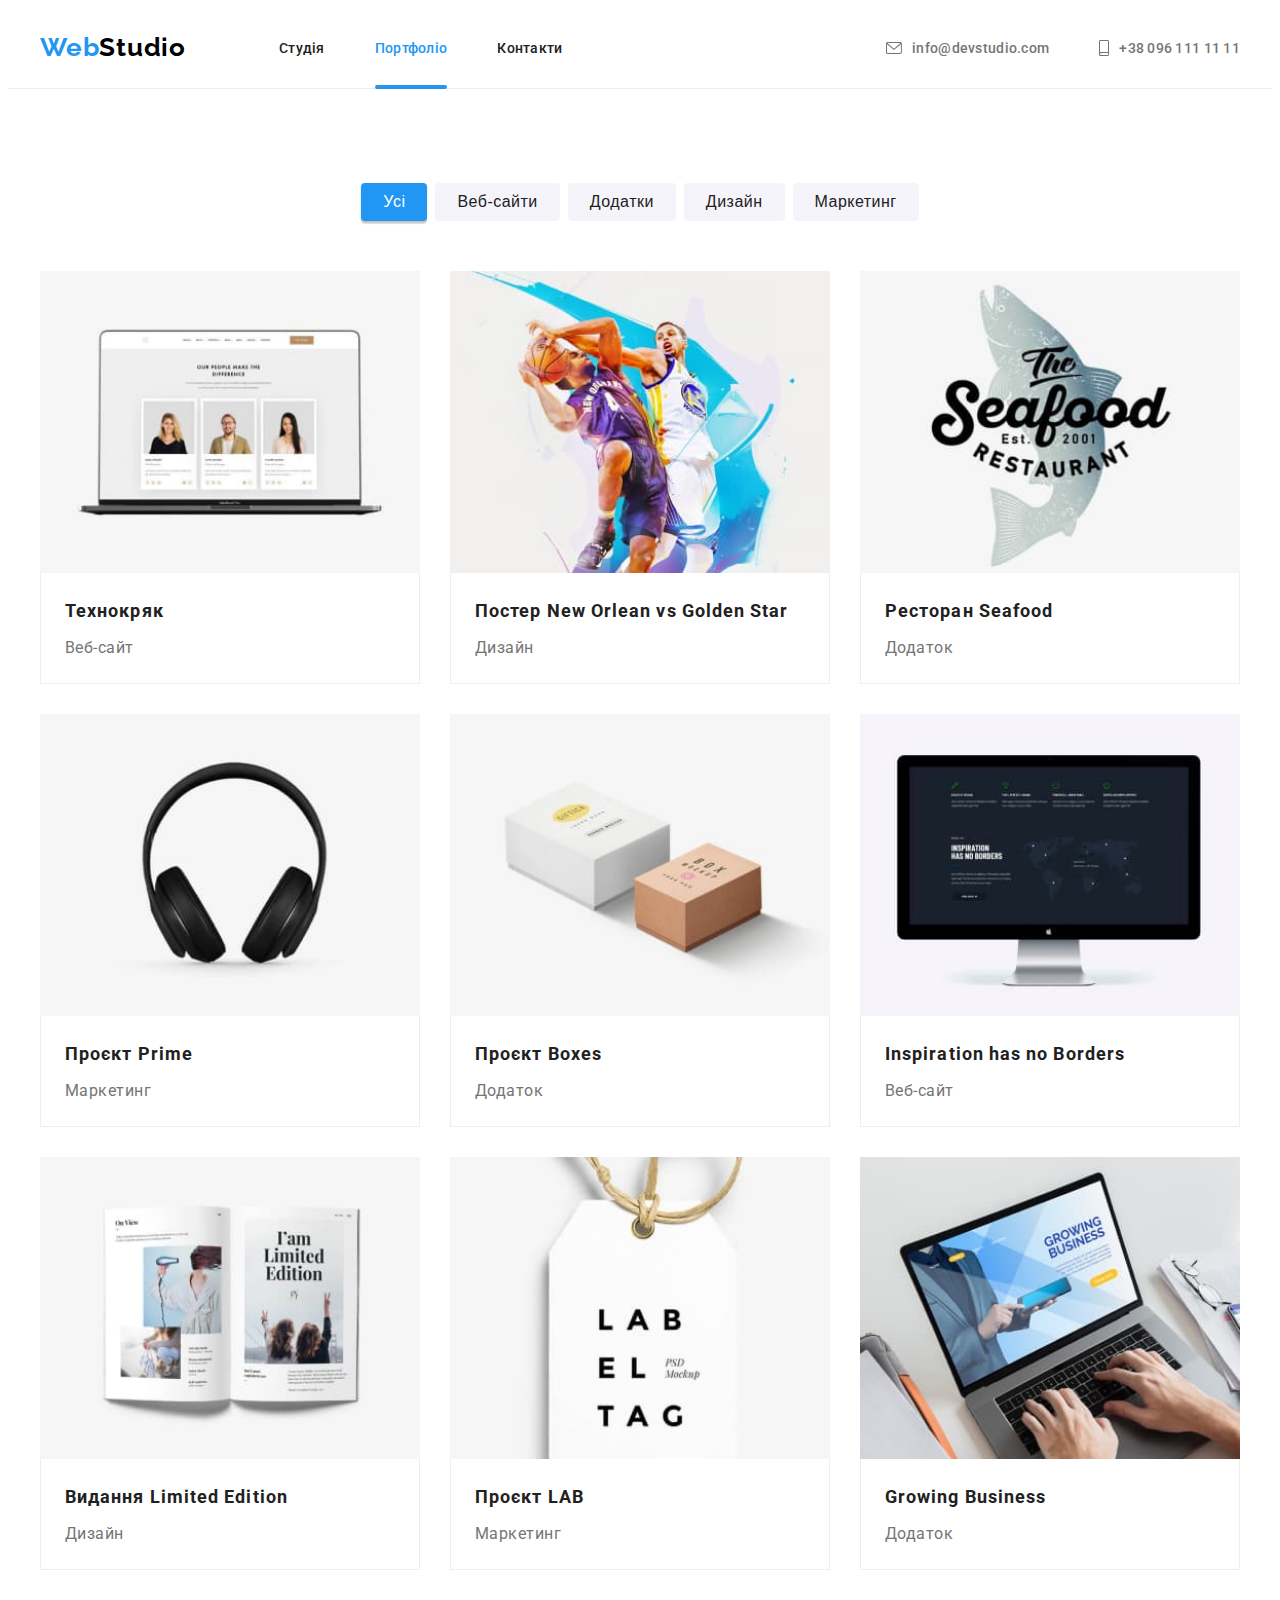
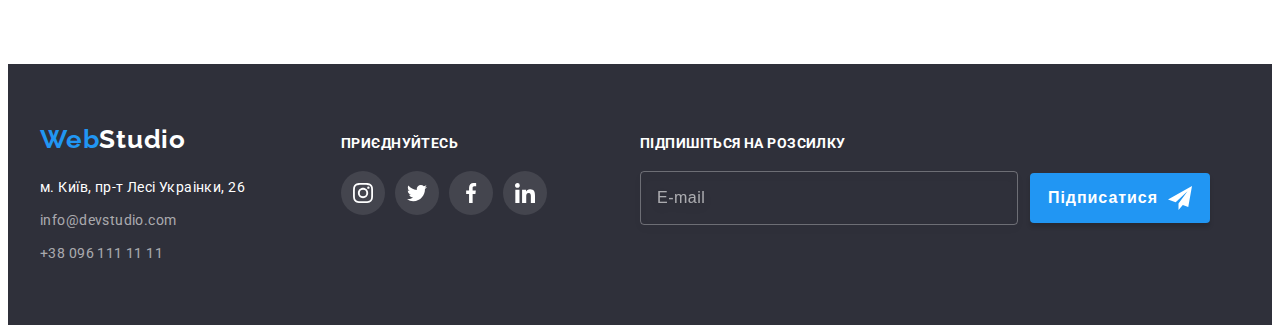
==== commit b2ef0c9d: "adapted portfolio" ====
--- a/portfolio.html
+++ b/portfolio.html
@@ -32,10 +32,10 @@
 				<nav class="part-header__nav">
 					<ul class="menu list">
 						<li class="menu__item">
-							<a href="./index.html" class="menu__link link menu__link--current">Студія</a>
+							<a href="./index.html" class="menu__link link">Студія</a>
 						</li>
 						<li class="menu__item">
-							<a href="./portfolio.html" class="menu__link link">Портфоліо</a>
+							<a href="./portfolio.html" class="menu__link link menu__link--current">Портфоліо</a>
 						</li>
 						<li class="menu__item">
 							<a href="#" class="menu__link link">Контакти</a>
@@ -62,7 +62,7 @@
 					</li>
 				</ul>
 				<button class="mobile-btn-menu" data-menu-open>
-				    <svg class="mobile-menu___icon" width="24" height="16">
+				    <svg class="mobile-menu___icon-open" width="24" height="16">
 					    <use href="./images/icons.svg#icon-mob-menu"></use>
 				    </svg>
 			    </button>
@@ -72,15 +72,17 @@
 				<div class="container mobile-menu__container">
 					<div class="mobile-menu__top">
 						<button class="mobile-btn-close" data-menu-close>
-							<svg class="mobile-menu__icon" width="19" height="19">
+							<svg class="mobile-menu__icon-close" width="19" height="19">
 								<use href="./images/icons.svg#icon-menu-close"></use>
 							</svg>
 						</button>
 						<ul class="mobile-nav list">
 							<li class="mobile-nav__item">
-								<a href="./index.html" class="mobile-nav__link link mobile-nav__link--current">Студія</a>
-							</li>
-							<li class="mobile-nav__item"><a href="./potfolio.html" class="mobile-nav__link link">Портфоліо</a></li>
+								<a href="./index.html" class="mobile-nav__link link">Студія</a>
+							</li>
+							<li class="mobile-nav__item">
+                <a href="./potfolio.html" class="mobile-nav__link link mobile-nav__link--current">Портфоліо</a>
+              </li>
 							<li class="mobile-nav__item"><a href="#" class="mobile-nav__link link">Контакти</a></li>
 						</ul>
 					</div>
--- a/css/main.min.css
+++ b/css/main.min.css
@@ -1 +1 @@
-:root{--primary-text-color: #757575;--secondary-text-color: #212121;--brand-color: #2196f3;--black-text-color: #000000;--white-text-color: #ffffff;--footer-main-text-color: rgba(255, 255, 255, 0.6);--accent-color: #2196f3;--primary-bg-color: #ffffff;--secondary-bg-color: #f5f4fa;--hero-bg-color: #c4c4c4;--footer-bg-color: #2f303a;--overlay-bg-color: rgba(33, 150, 243, 0.9);--activity-bg-card-color: rgba(47, 48, 58, 0.8);--border-header-color: #ececec;--border-input-modal-color: rgba(33, 33, 33, 0.2);--border-footer-input-color: rgba(255, 255, 255, 0.3);--border-project-color: #eeeeee;--btn-color: #2196f3;--btn-accent-color: #188ce8;--btn-shadow: 0px 4px 4px rgba(0, 0, 0, 0.15);--filter-btn-color: #f5f4fa;--filter-btn-shadow: 0px 3px 1px rgba(0, 0, 0, 0.1), 0px 1px 2px rgba(0, 0, 0, 0.08), 0px 2px 2px rgba(0, 0, 0, 0.12);--team-card-shadow: 0px 1px 3px rgba(0, 0, 0, 0.12), 0px 1px 1px rgba(0, 0, 0, 0.14), 0px 2px 1px rgba(0, 0, 0, 0.2);--primary-icon-color: #afb1b8;--secondary-icon-color: #ffffff;--modal-icon-color: #212121;--icon-bg-color: #ffffff;--footer-icon-bg-color: rgba(255, 255, 255, 0.1);--overlay-bg-color: rgba(33, 150, 243, 0.9);--projects-card-shadow: 0px 1px 1px rgba(0, 0, 0, 0.12), 0px 4px 4px rgba(0, 0, 0, 0.06), 1px 4px 6px rgba(0, 0, 0, 0.16);--modal-shadow: 0px 1px 3px rgba(0, 0, 0, 0.12), 0px 1px 1px rgba(0, 0, 0, 0.14), 0px 2px 1px rgba(0, 0, 0, 0.2);--grad-img: linear-gradient(to right, rgba(47, 48, 58, 0.4), rgba(47, 48, 58, 0.4));--cubic: cubic-bezier(0.4, 0, 0.2, 1)}body{font-family:"Roboto",sans-serif;background-color:var(--primary-bg-color);color:var(--primary-text-color)}.is-hidden{opacity:0;visibility:hidden;pointer-events:none}.no-scroll{overflow:hidden}h1,h2,h3,h4,h5,h6,p{margin:0}img{display:block;max-width:100%;height:auto}address{font-style:normal}.button{border:none;border-radius:4px;cursor:pointer}.list{padding:0;margin:0;list-style:none}.link{text-decoration:none;color:inherit}.visually-hidden{position:absolute;white-space:nowrap;width:1px;height:1px;overflow:hidden;border:0;padding:0;clip:rect(0 0 0 0);-webkit-clip-path:inset(50%);clip-path:inset(50%);margin:-1px}.section{padding-top:60px;padding-bottom:60px}@media screen and (min-width: 1200px){.section{padding-top:94px;padding-bottom:94px}}.container{width:100%;padding-left:15px;padding-right:15px;margin:0 auto}@media screen and (min-width: 480px){.container{max-width:480px}}@media screen and (min-width: 768px){.container{max-width:768px}}@media screen and (min-width: 1200px){.container{max-width:1200px}}.logo{font-family:"Raleway",sans-serif;font-weight:700;font-size:24px;line-height:1.1666666667;letter-spacing:.03em;color:var(--brand-color)}@media screen and (min-width: 1200px){.logo{font-weight:700;font-size:26px;line-height:1.1923076923;letter-spacing:.03em}}.hero-btn,.subscribe-btn,.order-btn{width:200px;height:50px;font-weight:700;font-size:16px;line-height:1.875;letter-spacing:.06em;display:flex;align-items:center;justify-content:center;text-align:center;color:var(--white-text-color);background-color:var(--btn-color);box-shadow:var(--btn-shadow);transition:background-color 250ms var(--cubic)}.hero-btn:hover,.hero-btn:focus,.subscribe-btn:hover,.subscribe-btn:focus,.order-btn:hover,.order-btn:focus{background-color:var(--btn-accent-color)}.soc-network{display:flex;justify-content:center;gap:10px}.soc-network__item{width:44px;height:44px}.soc-network__link{width:100%;height:100%;display:flex;justify-content:center;align-items:center;border-radius:50%;color:var(--primary-icon-color);transition:background-color 250ms var(--cubic),color 250ms var(--cubic)}.soc-network__link:hover,.soc-network__link:focus{background-color:var(--accent-color);color:var(--secondary-icon-color)}.soc-network__icon{fill:currentColor}.section-title{margin-bottom:30px;font-size:28px;line-height:1.1785714286;letter-spacing:.03em;text-align:center;color:var(--black-text-color)}@media screen and (min-width: 1200px){.section-title{margin-bottom:50px;font-size:36px;line-height:1.1666666667;letter-spacing:.03em}}.part-header{border-bottom:1px solid var(--border-header-color)}.part-header__container{display:flex;align-items:center;justify-content:space-between}.logo__part-black{color:var(--black-text-color)}.page-header__logo{padding:16px 0}@media screen and (min-width: 768px){.page-header__logo{margin-right:87px;padding-top:26px;padding-bottom:26px}}@media screen and (min-width: 1200px){.page-header__logo{margin-right:93px;padding-top:24px;padding-bottom:25px}}.part-header__nav{display:none}@media screen and (min-width: 768px){.part-header__nav{display:block;margin-right:auto}}.menu{display:flex;gap:50px}.menu__link{display:flex;padding:32px 0}.menu__link{position:relative;font-weight:500;font-size:14px;line-height:1.1428571429;letter-spacing:.02em;color:var(--secondary-text-color);transition:color 250ms var(--cubic)}.menu__link:hover,.menu__link:focus,.menu__link--current{color:var(--accent-color)}.menu__link::after,.menu__link.menu__link--current::after{content:"";position:absolute;left:0;bottom:-1px;width:100%;height:4px;display:flex;background-color:var(--accent-color);border-radius:2px;transform:scaleX(0);transition:transform 250ms var(--cubic)}.menu__link:hover::after,.menu__link:focus::after,.menu__link.menu__link--current::after{transform:scaleX(1)}.auth-contacts{display:none}@media screen and (min-width: 768px){.auth-contacts{display:flex;flex-direction:column;justify-content:center;gap:10px}}@media screen and (min-width: 1200px){.auth-contacts{display:flex;flex-direction:row;align-items:center;gap:50px}}@media screen and (min-width: 768px){.auth-contacts__link{display:inline-flex;align-items:center;font-weight:500;font-size:14px;line-height:1.1428571429;letter-spacing:.02em;color:var(--primary-text-color);transition:color 250ms var(--cubic)}.auth-contacts__link:hover,.auth-contacts__link:focus{color:var(--accent-color)}}@media screen and (min-width: 1200px){.auth-contacts__link{padding:32px 0}}.auth-contacts__icon-mail,.auth-contacts__icon-tel{fill:currentColor;margin-right:10px}@media screen and (min-width: 768px){.auth-contacts__icon-mail{width:14px;height:10px}}@media screen and (min-width: 768px){.auth-contacts__icon-tel{width:10px;height:14px}}.mobile-menu{position:fixed;top:0;left:0;z-index:5;width:100vw;height:100dvh;padding-top:48px;padding-bottom:48px;background-color:var(--primary-bg-color)}.mobile-menu__container{height:100%;padding-left:15px;display:flex;flex-direction:column;justify-content:space-between;overflow:auto}@media screen and (min-width: 480px){.mobile-menu{padding-left:40px}}@media screen and (min-width: 768px){.mobile-menu{display:none}}.mobile-btn-menu{width:40px;height:40px;display:flex;align-items:center;justify-content:center;background-color:rgba(0,0,0,0);border:none;cursor:pointer}.mobile-btn-menu:focus{fill:var(--accent-color)}@media screen and (min-width: 768px){.mobile-btn-menu{display:none}}@media screen and (min-width: 1200px){.mobile-btn-menu:hover{fill:var(--accent-color)}}.mobile-btn-close{position:absolute;top:10px;right:15px;width:40px;height:40px;display:flex;align-items:center;justify-content:center;background-color:rgba(0,0,0,0);border:none;cursor:pointer;transition:fill 250ms var(--cubic)}.mobile-btn-close:focus{fill:var(--accent-color)}@media screen and (min-width: 768px){.mobile-btn-close{display:none}}.mobile-nav__item:not(:last-child){margin-bottom:32px}.mobile-nav__link{font-weight:500;font-size:40px;line-height:1.2;letter-spacing:.02em;color:var(--secondary-text-color)}.mobile-nav__link:hover,.mobile-nav__link:focus,.mobile-nav__link--current{color:var(--accent-color)}.mobile-contacts{margin-bottom:64px}.mobile-contacts__item:not(:last-child){margin-bottom:32px}.mobile-contacts__tel{font-weight:500;font-size:33px;line-height:1.1764705882;letter-spacing:.02em;color:var(--brand-color)}@media screen and (min-width: 480px){.mobile-contacts__tel{font-size:34px}}.mobile-contacts__mail{font-weight:500;font-size:24px;line-height:1.1666666667;letter-spacing:.02em;color:var(--primary-text-color)}.mobile-soc{display:flex;flex-wrap:wrap}.mobile-soc__link{font-weight:500;font-size:16px;line-height:1.2222222222;letter-spacing:.02em;color:var(--brand-color)}@media screen and (min-width: 480px){.mobile-soc__link{font-size:18px}}.mobile-soc__item:not(:last-child){padding-right:10px;border-right:1px solid rgba(33,33,33,.2)}.mobile-soc__item:not(:first-child){padding-left:10px}.page-hero{height:400px;padding:118px 0;margin:0 auto;background-color:var(--hero-bg-color);background-image:var(--grad-img),url(../images/hero-bg-mob.jpg);background-repeat:no-repeat;background-position:center;background-size:cover}@media(min-device-pixel-ratio: 2),(-webkit-min-device-pixel-ratio: 2),(min-resolution: 192dpi),(min-resolution: 2dppx){.page-hero{background-image:var(--grad-img),url(../images/hero-bg-mob-2x.jpg)}}@media screen and (min-width: 480px){.page-hero{background-image:var(--grad-img),url(../images/hero-bg-tab.jpg)}}@media screen and (min-width: 480px)and (min-device-pixel-ratio: 2),screen and (min-width: 480px)and (-webkit-min-device-pixel-ratio: 2),screen and (min-width: 480px)and (min-resolution: 192dpi),screen and (min-width: 480px)and (min-resolution: 2dppx){.page-hero{background-image:var(--grad-img),url(../images/hero-bg-tab-2x.jpg)}}@media screen and (min-width: 768px){.page-hero{background-image:var(--grad-img),url(../images/hero-bg-desk.jpg)}}@media screen and (min-width: 768px)and (min-device-pixel-ratio: 2),screen and (min-width: 768px)and (-webkit-min-device-pixel-ratio: 2),screen and (min-width: 768px)and (min-resolution: 192dpi),screen and (min-width: 768px)and (min-resolution: 2dppx){.page-hero{background-image:var(--grad-img),url(../images/hero-bg-desk-2x.jpg)}}@media screen and (min-width: 1200px){.page-hero{max-width:1600px;height:600px;padding:200px 0}}.page-hero__container{text-align:center;display:flex;flex-direction:column;justify-content:center;align-items:center}.page-hero__title{max-width:360px;margin-bottom:30px;font-weight:900;font-size:26px;line-height:1.6153846154;letter-spacing:.06em;text-transform:uppercase;color:var(--white-text-color)}@media screen and (min-width: 1200px){.page-hero__title{max-width:696px;font-weight:900;font-size:44px;line-height:1.3636363636;letter-spacing:.06em}}.benefits{display:flex;flex-wrap:wrap;gap:30px}@media screen and (min-width: 768px){.benefits__item{flex-basis:calc((100% - 30px)/2)}}@media screen and (min-width: 1200px){.benefits__item{flex-basis:calc((100% - 90px)/4)}}.benefits__icon-wrap{height:120px;margin-bottom:30px;display:flex;justify-content:center;align-items:center;background-color:var(--secondary-bg-color);border-radius:4px}.benefits__title{margin-bottom:10px;text-align:center;font-size:14px;line-height:1.1428571429;letter-spacing:.03em;text-transform:uppercase;color:var(--secondary-text-color)}@media screen and (min-width: 768px){.benefits__title{text-align:start}}.benefits__text{font-size:14px;line-height:1.7142857143;letter-spacing:.03em;color:var(--primary-text-color)}.page-activity{padding-top:0;display:none}@media screen and (min-width: 1200px){.page-activity{display:block}}.activity{display:flex;gap:30px}.activity__item{position:relative;flex-basis:calc((100% - 60px)/3)}.activity__item-wrap{position:absolute;right:0;bottom:0;width:100%;height:70px;display:flex;justify-content:center;align-items:center;background-color:var(--activity-bg-card-color)}.activity__item-title{font-weight:700;font-size:14px;line-height:1.1428571429;letter-spacing:.03em;text-align:center;text-transform:uppercase;color:var(--white-text-color)}.page-team{background-color:var(--secondary-bg-color)}@media screen and (min-width: 768px){.team-member{display:flex;flex-wrap:wrap;gap:30px}}.team-member__item{margin-bottom:30px;border-radius:0px 0px 4px 4px;background-color:var(--primary-bg-color);box-shadow:var(--team-card-shadow)}@media screen and (min-width: 768px){.team-member__item{margin-bottom:0;flex-basis:calc((100% - 30px)/2)}}@media screen and (min-width: 1200px){.team-member__item{flex-basis:calc((100% - 90px)/4)}}.team-member__content{padding:30px 32px;text-align:center}.team-member__name{margin-bottom:10px;font-weight:500;font-size:16px;line-height:1.1875;letter-spacing:.03em;text-align:center;color:var(--secondary-text-color)}.team-member__pos{margin-bottom:16px;font-size:16px;line-height:1.1875;letter-spacing:.03em;text-align:center;color:var(--primary-text-color)}.clients{display:flex;align-items:center;justify-content:center;flex-wrap:wrap;gap:30px}.clients__item{height:92px;flex-basis:calc((100% - 30px)/2)}@media screen and (min-width: 768px){.clients__item{flex-basis:calc((100% - 60px)/3)}}@media screen and (min-width: 1200px){.clients__item{flex-wrap:nowrap;flex-basis:calc((100% - 150px)/6)}}.clients__link{width:100%;height:100%;display:flex;justify-content:center;align-items:center;border:1px solid var(--primary-icon-color);border-radius:4px;color:var(--primary-icon-color);transition:color 250ms var(--cubic),border 250ms var(--cubic)}.clients__link:hover,.clients__link:focus{color:var(--accent-color);border:1px solid var(--accent-color)}.clients__icon{fill:currentColor}.part-footer{padding:60px 0;background-color:var(--footer-bg-color)}.part-footer__container{display:flex;flex-wrap:wrap;justify-content:center}@media screen and (min-width: 768px){.part-footer__container{align-items:baseline}}@media screen and (min-width: 1200px){.part-footer__container{flex-wrap:nowrap;justify-content:space-between}}.footer-inner{display:flex;flex-direction:column;gap:60px;margin-bottom:60px;justify-content:center;align-items:center}@media screen and (min-width: 768px){.footer-inner{flex-direction:row;text-align:left;gap:165px;align-items:baseline}}@media screen and (min-width: 1200px){.footer-inner{gap:70px;margin-right:93px;margin-bottom:0}}.part-footer__address{text-align:center}@media screen and (min-width: 768px){.part-footer__address{text-align:center}}@media screen and (min-width: 1200px){.part-footer__address{width:231px;text-align:left}}.page-footer__logo{display:block;margin-bottom:28px}@media screen and (min-width: 768px){.page-footer__logo{margin-bottom:20px}}.logo__part-white{color:var(--white-text-color)}.auth-address{display:flex;flex-direction:column;align-items:center;justify-content:center;gap:12px}@media screen and (min-width: 768px){.auth-address{gap:8px}}@media screen and (min-width: 1200px){.auth-address{align-items:flex-start;gap:9px}}.auth-address__link{font-size:14px;line-height:1.7142857143;letter-spacing:.03em;color:var(--footer-main-text-color);transition:color 250ms var(--cubic)}.auth-address__link:hover,.auth-address__link:focus{color:var(--accent-color)}.auth-address__link--white{color:var(--white-text-color)}.soc-invite{display:flex;flex-direction:column;align-items:center;justify-content:center}@media screen and (min-width: 1200px){.soc-invite{align-items:flex-start}}.soc-invite__title{margin-bottom:20px;font-weight:700;font-size:14px;line-height:1.1428571429;letter-spacing:.03em;text-transform:uppercase;color:var(--white-text-color)}.soc-network__link--bottom{color:var(--secondary-icon-color);background-color:rgba(255,255,255,.1)}.subscription{width:100%;display:flex;flex-direction:column;justify-content:center;align-items:center}@media screen and (min-width: 1200px){.subscription{align-items:flex-start}}.subscription__title{margin-bottom:20px;font-weight:700;font-size:14px;line-height:1.1428571429;letter-spacing:.03em;text-transform:uppercase;color:var(--white-text-color)}.form-subscription{width:100%;max-width:570px;display:flex;flex-direction:column;justify-content:center;align-items:center;gap:20px}@media screen and (min-width: 1200px){.form-subscription{flex-direction:row;gap:12px}}.form-subscription__input{width:100%;max-width:450px;height:50px;padding-left:16px;font-size:16px;line-height:1.25;letter-spacing:.03em;color:var(--white-text-color);background-color:inherit;outline:rgba(0,0,0,0);border:1px solid rgba(255,255,255,.3);border-radius:4px;filter:drop-shadow(0px 4px 4px rgba(0, 0, 0, 0.15));transition:border-color 250ms var(--cubic)}.form-subscription__input::-moz-placeholder{font-size:16px;line-height:1.25;letter-spacing:.03em;align-items:center;color:rgba(255,255,255,.6)}.form-subscription__input:-ms-input-placeholder{font-size:16px;line-height:1.25;letter-spacing:.03em;align-items:center;color:rgba(255,255,255,.6)}.form-subscription__input::placeholder{font-size:16px;line-height:1.25;letter-spacing:.03em;align-items:center;color:rgba(255,255,255,.6)}.form-subscription__input:focus,.form-subscription__input:hover{border-color:var(--accent-color)}@media screen and (min-width: 768px){.form-subscription__input{max-width:450px}}@media screen and (min-width: 1200px){.form-subscription__input{margin-bottom:0;max-width:358px}}.form-subscription__icon{margin-left:10px;fill:currentColor}.backdrop{position:fixed;top:0;width:100%;height:100%;opacity:1;background-color:rgba(0,0,0,.2);transition:opacity 250ms var(--cubic),visibility 250ms var(--cubic)}.modal{position:absolute;top:50%;left:50%;overflow:auto;min-width:100%;max-height:550px;padding:20px;background-color:var(--primary-bg-color);border-radius:4px;box-shadow:var(--modal-shadow);transform:translate(-50%, -50%) scale(1);transition:transform 700ms var(--cubic)}@media screen and (min-width: 480px){.modal{min-width:450px;max-height:609px;padding:40px}}@media screen and (min-width: 1200px){.modal{width:528px;min-height:581px}}.backdrop.is-hidden .modal{transform:translate(-50%, -50%) scale(1.5)}.modal__btn-close{position:absolute;top:8px;right:8px;width:30px;height:30px;display:flex;align-items:center;justify-content:center;background-color:rgba(0,0,0,0);border:1px solid rgba(0,0,0,.1);border-radius:50%;cursor:pointer;transition:fill 250ms var(--cubic)}.modal__btn-close:hover,.modal__btn-close:focus{fill:var(--accent-color)}.modal__title{margin-bottom:12px;font-weight:700;font-size:14px;line-height:1.6428571429;letter-spacing:.03em;text-align:center;color:var(--secondary-text-color)}@media screen and (min-width: 768px){.modal__title{font-weight:700;font-size:20px;line-height:1.5;letter-spacing:.03em}}@media screen and (min-width: 1200px){.modal__title{font-weight:700;font-size:20px;line-height:1.15;letter-spacing:.03em}}.order-form__field{display:flex;flex-direction:column;margin-bottom:10px}.order-form__field:nth-of-type(4n){margin-bottom:20px}.order-form__label{margin-bottom:4px;font-size:12px;line-height:1.1666666667;letter-spacing:.01em;color:var(--primary-text-color)}.order-form__wrap{position:relative}.order-form__input{width:100%;font-size:16px;line-height:1.25;letter-spacing:.03em;color:var(--black-text-color);border:1px solid rgba(33,33,33,.2);border-radius:4px;outline:rgba(0,0,0,0);transition:border-color 250ms var(--cubic)}.order-form__input::-moz-placeholder{color:var(--primary-text-color)}.order-form__input:-ms-input-placeholder{color:var(--primary-text-color)}.order-form__input::placeholder{color:var(--primary-text-color)}.order-form__input:focus,.order-form__input:hover{border-color:var(--accent-color)}.order-form__user{padding:9px 10px 9px 30px}@media screen and (min-width: 480px){.order-form__user{height:40px;padding:11px 12px 11px 42px}}.order-form__icon{position:absolute;top:50%;left:12px;transform:translateY(-50%);transition:fill 250ms var(--cubic)}.order-form__input:focus+.order-form__icon{fill:var(--accent-color)}.order-form__comment{padding:12px 16px;resize:none}@media screen and (min-width: 480px){.order-form__comment{height:120px}}.order-form__comment::-moz-placeholder{font-size:14px;line-height:1.1428571429;letter-spacing:.01em;color:rgba(117,117,117,.5)}.order-form__comment:-ms-input-placeholder{font-size:14px;line-height:1.1428571429;letter-spacing:.01em;color:rgba(117,117,117,.5)}.order-form__comment::placeholder{font-size:14px;line-height:1.1428571429;letter-spacing:.01em;color:rgba(117,117,117,.5)}@media screen and (min-width: 1200px){.order-form__comment::-moz-placeholder{font-size:12px;line-height:1.1666666667;letter-spacing:.01em}.order-form__comment:-ms-input-placeholder{font-size:12px;line-height:1.1666666667;letter-spacing:.01em}.order-form__comment::placeholder{font-size:12px;line-height:1.1666666667;letter-spacing:.01em}}.policy{margin-bottom:30px;display:flex;align-items:center;justify-content:center;gap:7px;font-size:12px;line-height:1.1666666667;letter-spacing:.03em;color:var(--primary-text-color)}@media screen and (min-width: 1200px){.policy{font-size:14px;line-height:1.7142857143;letter-spacing:.03em}}.policy__icon{fill:var(--secondary-icon-color);border:2px solid #212121;border-radius:2px;transition:border-color 250ms var(--cubic),background-color 250ms var(--cubic)}.policy__checkbox:checked+.policy__icon{border-color:rgba(0,0,0,0);background-color:var(--accent-color)}.policy__checkbox:focus+.policy__icon,.policy__checkbox:hover+.policy__icon{border-color:var(--accent-color)}.policy__link{position:relative;text-decoration:underline;font-size:12px;line-height:1.1666666667;letter-spacing:.03em;color:var(--accent-color)}@media screen and (min-width: 480px){.policy__link{text-decoration:none}}@media screen and (min-width: 1200px){.policy__link{font-size:14px;line-height:1.7142857143;letter-spacing:.03em}}.policy__link::after{content:" ";display:none;position:absolute;bottom:1px;left:0;width:100%;height:1px;background-color:var(--accent-color)}@media screen and (min-width: 480px){.policy__link::after{display:block}}@media screen and (min-width: 1200px){.policy__link::after{bottom:5px}}.order-form__btn-wrap{display:flex;justify-content:center}.filter-set{margin-bottom:50px;display:flex;justify-content:center;align-items:center;gap:8px}.filter-set__btn{padding:6px 22px;display:block;font-weight:500;font-size:16px;line-height:1.625;letter-spacing:.03em;text-align:center;color:var(--secondary-text-color);background-color:var(--filter-btn-color);transition:color 250ms var(--cubic),background-color 250ms var(--cubic),box-shadow 250ms var(--cubic)}.filter-set__btn:hover,.filter-set__btn:focus,.filter-set__btn--current{color:var(--white-text-color);background-color:var(--accent-color);box-shadow:var(--filter-btn-shadow)}.card-set{display:flex;flex-wrap:wrap;gap:30px}.card-set__item{width:calc((100% - 60px)/3)}.project{display:block;transition:box-shadow 250ms var(--cubic)}.project:hover,.project:focus{box-shadow:var(--projects-card-shadow)}.project__overlay{position:relative;overflow:hidden}.project__overlay-text{position:absolute;top:0;left:0;width:100%;height:100%;padding:63px 24px;font-size:18px;line-height:1.5555555556;letter-spacing:.03em;color:var(--white-text-color);background-color:var(--overlay-bg-color);transform:translateY(100%);transition:transform 250ms var(--cubic)}.project:hover .project__overlay-text,.project:focus .project__overlay-text{transform:translateY(0)}.project__content{padding:20px 24px;border:1px solid var(--border-project-color);border-top:0}.project__title{margin-bottom:4px;font-size:18px;line-height:2;letter-spacing:.06em;color:var(--secondary-text-color)}.project__type{font-size:16px;line-height:1.875;letter-spacing:.03em;color:var(--primary-text-color)}/*# sourceMappingURL=main.min.css.map */+:root{--primary-text-color: #757575;--secondary-text-color: #212121;--brand-color: #2196f3;--black-text-color: #000000;--white-text-color: #ffffff;--footer-main-text-color: rgba(255, 255, 255, 0.6);--accent-color: #2196f3;--primary-bg-color: #ffffff;--secondary-bg-color: #f5f4fa;--hero-bg-color: #c4c4c4;--footer-bg-color: #2f303a;--overlay-bg-color: rgba(33, 150, 243, 0.9);--activity-bg-card-color: rgba(47, 48, 58, 0.8);--border-header-color: #ececec;--border-input-modal-color: rgba(33, 33, 33, 0.2);--border-footer-input-color: rgba(255, 255, 255, 0.3);--border-project-color: #eeeeee;--btn-color: #2196f3;--btn-accent-color: #188ce8;--btn-shadow: 0px 4px 4px rgba(0, 0, 0, 0.15);--filter-btn-color: #f5f4fa;--filter-btn-shadow: 0px 3px 1px rgba(0, 0, 0, 0.1), 0px 1px 2px rgba(0, 0, 0, 0.08), 0px 2px 2px rgba(0, 0, 0, 0.12);--team-card-shadow: 0px 1px 3px rgba(0, 0, 0, 0.12), 0px 1px 1px rgba(0, 0, 0, 0.14), 0px 2px 1px rgba(0, 0, 0, 0.2);--primary-icon-color: #afb1b8;--secondary-icon-color: #ffffff;--modal-icon-color: #212121;--icon-bg-color: #ffffff;--footer-icon-bg-color: rgba(255, 255, 255, 0.1);--overlay-bg-color: rgba(33, 150, 243, 0.9);--projects-card-shadow: 0px 1px 1px rgba(0, 0, 0, 0.12), 0px 4px 4px rgba(0, 0, 0, 0.06), 1px 4px 6px rgba(0, 0, 0, 0.16);--modal-shadow: 0px 1px 3px rgba(0, 0, 0, 0.12), 0px 1px 1px rgba(0, 0, 0, 0.14), 0px 2px 1px rgba(0, 0, 0, 0.2);--grad-img: linear-gradient(to right, rgba(47, 48, 58, 0.4), rgba(47, 48, 58, 0.4));--cubic: cubic-bezier(0.4, 0, 0.2, 1)}body{font-family:"Roboto",sans-serif;background-color:var(--primary-bg-color);color:var(--primary-text-color)}.is-hidden{opacity:0;visibility:hidden;pointer-events:none}.no-scroll{overflow:hidden}h1,h2,h3,h4,h5,h6,p{margin:0}img{display:block;max-width:100%;height:auto;width:100%}address{font-style:normal}.button{border:none;border-radius:4px;cursor:pointer}.list{padding:0;margin:0;list-style:none}.link{text-decoration:none;color:inherit}.visually-hidden{position:absolute;white-space:nowrap;width:1px;height:1px;overflow:hidden;border:0;padding:0;clip:rect(0 0 0 0);-webkit-clip-path:inset(50%);clip-path:inset(50%);margin:-1px}.section{padding-top:60px;padding-bottom:60px}@media screen and (min-width: 1200px){.section{padding-top:94px;padding-bottom:94px}}.container{width:100%;padding-left:15px;padding-right:15px;margin:0 auto}@media screen and (min-width: 480px){.container{max-width:480px}}@media screen and (min-width: 768px){.container{max-width:768px}}@media screen and (min-width: 1200px){.container{max-width:1200px}}.logo{font-family:"Raleway",sans-serif;font-weight:700;font-size:24px;line-height:1.1666666667;letter-spacing:.03em;color:var(--brand-color)}@media screen and (min-width: 1200px){.logo{font-weight:700;font-size:26px;line-height:1.1923076923;letter-spacing:.03em}}.hero-btn,.subscribe-btn,.order-btn{width:200px;height:50px;font-weight:700;font-size:16px;line-height:1.875;letter-spacing:.06em;display:flex;align-items:center;justify-content:center;text-align:center;color:var(--white-text-color);background-color:var(--btn-color);box-shadow:var(--btn-shadow);transition:background-color 250ms var(--cubic)}.hero-btn:hover,.hero-btn:focus,.subscribe-btn:hover,.subscribe-btn:focus,.order-btn:hover,.order-btn:focus{background-color:var(--btn-accent-color)}.soc-network{display:flex;justify-content:center;gap:10px}.soc-network__item{width:44px;height:44px}.soc-network__link{width:100%;height:100%;display:flex;justify-content:center;align-items:center;border-radius:50%;color:var(--primary-icon-color);transition:background-color 250ms var(--cubic),color 250ms var(--cubic)}.soc-network__link:hover,.soc-network__link:focus{background-color:var(--accent-color);color:var(--secondary-icon-color)}.soc-network__icon{fill:currentColor}.section-title{margin-bottom:30px;font-size:28px;line-height:1.1785714286;letter-spacing:.03em;text-align:center;color:var(--black-text-color)}@media screen and (min-width: 1200px){.section-title{margin-bottom:50px;font-size:36px;line-height:1.1666666667;letter-spacing:.03em}}.part-header{border-bottom:1px solid var(--border-header-color)}.part-header__container{display:flex;align-items:center;justify-content:space-between}.logo__part-black{color:var(--black-text-color)}.page-header__logo{padding:16px 0}@media screen and (min-width: 768px){.page-header__logo{margin-right:87px;padding-top:26px;padding-bottom:26px}}@media screen and (min-width: 1200px){.page-header__logo{margin-right:93px;padding-top:24px;padding-bottom:25px}}.part-header__nav{display:none}@media screen and (min-width: 768px){.part-header__nav{display:block;margin-right:auto}}.menu{display:flex;gap:50px}.menu__link{display:flex;padding:32px 0}.menu__link{position:relative;font-weight:500;font-size:14px;line-height:1.1428571429;letter-spacing:.02em;color:var(--secondary-text-color);transition:color 250ms var(--cubic)}.menu__link:hover,.menu__link:focus,.menu__link--current{color:var(--accent-color)}.menu__link::after,.menu__link.menu__link--current::after{content:"";position:absolute;left:0;bottom:-1px;width:100%;height:4px;display:flex;background-color:var(--accent-color);border-radius:2px;transform:scaleX(0);transition:transform 250ms var(--cubic)}.menu__link:hover::after,.menu__link:focus::after,.menu__link.menu__link--current::after{transform:scaleX(1)}.auth-contacts{display:none}@media screen and (min-width: 768px){.auth-contacts{display:flex;flex-direction:column;justify-content:center;gap:10px}}@media screen and (min-width: 1200px){.auth-contacts{display:flex;flex-direction:row;align-items:center;gap:50px}}@media screen and (min-width: 768px){.auth-contacts__link{display:inline-flex;align-items:center;font-weight:500;font-size:14px;line-height:1.1428571429;letter-spacing:.02em;color:var(--primary-text-color);transition:color 250ms var(--cubic)}.auth-contacts__link:hover,.auth-contacts__link:focus{color:var(--accent-color)}}@media screen and (min-width: 1200px){.auth-contacts__link{padding:32px 0}}@media screen and (min-width: 768px){.auth-contacts__icon-mail{width:14px;height:10px;fill:currentColor;margin-right:8px}}@media screen and (min-width: 1200px){.auth-contacts__icon-mail{width:16px;height:12px;margin-right:10px}}@media screen and (min-width: 768px){.auth-contacts__icon-tel{width:10px;height:14px;fill:currentColor;margin-right:8px}}@media screen and (min-width: 1200px){.auth-contacts__icon-tel{width:10px;height:16px;margin-right:10px}}.mobile-menu{position:fixed;top:0;left:0;z-index:5;width:100vw;height:100dvh;padding-top:48px;padding-bottom:48px;background-color:var(--primary-bg-color)}.mobile-menu__container{height:100%;padding-left:15px;display:flex;flex-direction:column;justify-content:space-between;overflow:auto}@media screen and (min-width: 480px){.mobile-menu{padding-left:40px}}@media screen and (min-width: 768px){.mobile-menu{display:none}}.mobile-btn-menu{width:40px;height:40px;display:flex;align-items:center;justify-content:center;background-color:rgba(0,0,0,0);border:none;cursor:pointer}.mobile-btn-menu:focus{fill:var(--accent-color)}@media screen and (min-width: 768px){.mobile-btn-menu{display:none}}@media screen and (min-width: 1200px){.mobile-btn-menu:hover{fill:var(--accent-color)}}.mobile-btn-close{position:absolute;top:10px;right:15px;width:40px;height:40px;display:flex;align-items:center;justify-content:center;background-color:rgba(0,0,0,0);border:none;cursor:pointer;transition:fill 250ms var(--cubic)}.mobile-btn-close:focus{fill:var(--accent-color)}@media screen and (min-width: 768px){.mobile-btn-close{display:none}}.mobile-nav__item:not(:last-child){margin-bottom:32px}.mobile-nav__link{font-weight:500;font-size:40px;line-height:1.2;letter-spacing:.02em;color:var(--secondary-text-color)}.mobile-nav__link:hover,.mobile-nav__link:focus,.mobile-nav__link--current{color:var(--accent-color)}.mobile-contacts{margin-bottom:64px}.mobile-contacts__item:not(:last-child){margin-bottom:32px}.mobile-contacts__tel{font-weight:500;font-size:33px;line-height:1.1764705882;letter-spacing:.02em;color:var(--brand-color)}@media screen and (min-width: 480px){.mobile-contacts__tel{font-size:34px}}.mobile-contacts__mail{font-weight:500;font-size:24px;line-height:1.1666666667;letter-spacing:.02em;color:var(--primary-text-color)}.mobile-soc{display:flex;flex-wrap:wrap}.mobile-soc__link{font-weight:500;font-size:16px;line-height:1.2222222222;letter-spacing:.02em;color:var(--brand-color)}@media screen and (min-width: 480px){.mobile-soc__link{font-size:18px}}.mobile-soc__item:not(:last-child){padding-right:10px;border-right:1px solid rgba(33,33,33,.2)}.mobile-soc__item:not(:first-child){padding-left:10px}.page-hero{height:400px;padding:118px 0;margin:0 auto;background-color:var(--hero-bg-color);background-image:var(--grad-img),url(../images/hero-bg-mob.jpg);background-repeat:no-repeat;background-position:center;background-size:cover}@media(min-device-pixel-ratio: 2),(-webkit-min-device-pixel-ratio: 2),(min-resolution: 192dpi),(min-resolution: 2dppx){.page-hero{background-image:var(--grad-img),url(../images/hero-bg-mob-2x.jpg)}}@media screen and (min-width: 480px){.page-hero{background-image:var(--grad-img),url(../images/hero-bg-tab.jpg)}}@media screen and (min-width: 480px)and (min-device-pixel-ratio: 2),screen and (min-width: 480px)and (-webkit-min-device-pixel-ratio: 2),screen and (min-width: 480px)and (min-resolution: 192dpi),screen and (min-width: 480px)and (min-resolution: 2dppx){.page-hero{background-image:var(--grad-img),url(../images/hero-bg-tab-2x.jpg)}}@media screen and (min-width: 768px){.page-hero{background-image:var(--grad-img),url(../images/hero-bg-desk.jpg)}}@media screen and (min-width: 768px)and (min-device-pixel-ratio: 2),screen and (min-width: 768px)and (-webkit-min-device-pixel-ratio: 2),screen and (min-width: 768px)and (min-resolution: 192dpi),screen and (min-width: 768px)and (min-resolution: 2dppx){.page-hero{background-image:var(--grad-img),url(../images/hero-bg-desk-2x.jpg)}}@media screen and (min-width: 1200px){.page-hero{max-width:1600px;height:600px;padding:200px 0}}.page-hero__container{text-align:center;display:flex;flex-direction:column;justify-content:center;align-items:center}.page-hero__title{max-width:360px;margin-bottom:30px;font-weight:900;font-size:26px;line-height:1.6153846154;letter-spacing:.06em;text-transform:uppercase;color:var(--white-text-color)}@media screen and (min-width: 1200px){.page-hero__title{max-width:696px;font-weight:900;font-size:44px;line-height:1.3636363636;letter-spacing:.06em}}.benefits{display:flex;flex-wrap:wrap;gap:30px}@media screen and (min-width: 768px){.benefits__item{flex-basis:calc((100% - 30px)/2)}}@media screen and (min-width: 1200px){.benefits__item{flex-basis:calc((100% - 90px)/4)}}.benefits__icon-wrap{height:120px;margin-bottom:30px;display:flex;justify-content:center;align-items:center;background-color:var(--secondary-bg-color);border-radius:4px}.benefits__title{margin-bottom:10px;text-align:center;font-size:14px;line-height:1.1428571429;letter-spacing:.03em;text-transform:uppercase;color:var(--secondary-text-color)}@media screen and (min-width: 768px){.benefits__title{text-align:start}}.benefits__text{font-size:14px;line-height:1.7142857143;letter-spacing:.03em;color:var(--primary-text-color)}.page-activity{padding-top:0;display:none}@media screen and (min-width: 1200px){.page-activity{display:block}}.activity{display:flex;gap:30px}.activity__item{position:relative;flex-basis:calc((100% - 60px)/3)}.activity__item-wrap{position:absolute;right:0;bottom:0;width:100%;height:70px;display:flex;justify-content:center;align-items:center;background-color:var(--activity-bg-card-color)}.activity__item-title{font-weight:700;font-size:14px;line-height:1.1428571429;letter-spacing:.03em;text-align:center;text-transform:uppercase;color:var(--white-text-color)}.page-team{background-color:var(--secondary-bg-color)}@media screen and (min-width: 768px){.team-member{display:flex;flex-wrap:wrap;gap:30px}}.team-member__item{margin-bottom:30px;border-radius:0px 0px 4px 4px;background-color:var(--primary-bg-color);box-shadow:var(--team-card-shadow)}@media screen and (min-width: 768px){.team-member__item{margin-bottom:0;flex-basis:calc((100% - 30px)/2)}}@media screen and (min-width: 1200px){.team-member__item{flex-basis:calc((100% - 90px)/4)}}.team-member__content{padding:30px 32px;text-align:center}.team-member__name{margin-bottom:10px;font-weight:500;font-size:16px;line-height:1.1875;letter-spacing:.03em;text-align:center;color:var(--secondary-text-color)}.team-member__pos{margin-bottom:16px;font-size:16px;line-height:1.1875;letter-spacing:.03em;text-align:center;color:var(--primary-text-color)}.clients{display:flex;align-items:center;justify-content:center;flex-wrap:wrap;gap:30px}.clients__item{height:92px;flex-basis:calc((100% - 30px)/2)}@media screen and (min-width: 768px){.clients__item{flex-basis:calc((100% - 60px)/3)}}@media screen and (min-width: 1200px){.clients__item{flex-wrap:nowrap;flex-basis:calc((100% - 150px)/6)}}.clients__link{width:100%;height:100%;display:flex;justify-content:center;align-items:center;border:1px solid var(--primary-icon-color);border-radius:4px;color:var(--primary-icon-color);transition:color 250ms var(--cubic),border 250ms var(--cubic)}.clients__link:hover,.clients__link:focus{color:var(--accent-color);border:1px solid var(--accent-color)}.clients__icon{fill:currentColor}.part-footer{padding:60px 0;background-color:var(--footer-bg-color)}.part-footer__container{display:flex;flex-wrap:wrap;justify-content:center}@media screen and (min-width: 768px){.part-footer__container{align-items:baseline}}@media screen and (min-width: 1200px){.part-footer__container{flex-wrap:nowrap;justify-content:space-between}}.footer-inner{display:flex;flex-direction:column;gap:60px;margin-bottom:60px;justify-content:center;align-items:center}@media screen and (min-width: 768px){.footer-inner{flex-direction:row;text-align:left;gap:165px;align-items:baseline}}@media screen and (min-width: 1200px){.footer-inner{gap:70px;margin-right:93px;margin-bottom:0}}.part-footer__address{text-align:center}@media screen and (min-width: 768px){.part-footer__address{text-align:center}}@media screen and (min-width: 1200px){.part-footer__address{width:231px;text-align:left}}.page-footer__logo{display:block;margin-bottom:28px}@media screen and (min-width: 768px){.page-footer__logo{margin-bottom:20px}}.logo__part-white{color:var(--white-text-color)}.auth-address{display:flex;flex-direction:column;align-items:center;justify-content:center;gap:12px}@media screen and (min-width: 768px){.auth-address{gap:8px}}@media screen and (min-width: 1200px){.auth-address{align-items:flex-start;gap:9px}}.auth-address__link{font-size:14px;line-height:1.7142857143;letter-spacing:.03em;color:var(--footer-main-text-color);transition:color 250ms var(--cubic)}.auth-address__link:hover,.auth-address__link:focus{color:var(--accent-color)}.auth-address__link--white{color:var(--white-text-color)}.soc-invite{display:flex;flex-direction:column;align-items:center;justify-content:center}@media screen and (min-width: 1200px){.soc-invite{align-items:flex-start}}.soc-invite__title{margin-bottom:20px;font-weight:700;font-size:14px;line-height:1.1428571429;letter-spacing:.03em;text-transform:uppercase;color:var(--white-text-color)}.soc-network__link--bottom{color:var(--secondary-icon-color);background-color:rgba(255,255,255,.1)}.subscription{width:100%;display:flex;flex-direction:column;justify-content:center;align-items:center}@media screen and (min-width: 1200px){.subscription{align-items:flex-start}}.subscription__title{margin-bottom:20px;font-weight:700;font-size:14px;line-height:1.1428571429;letter-spacing:.03em;text-transform:uppercase;color:var(--white-text-color)}.form-subscription{width:100%;max-width:570px;display:flex;flex-direction:column;justify-content:center;align-items:center;gap:20px}@media screen and (min-width: 1200px){.form-subscription{flex-direction:row;gap:12px}}.form-subscription__input{width:100%;max-width:450px;height:50px;padding-left:16px;font-size:16px;line-height:1.25;letter-spacing:.03em;color:var(--white-text-color);background-color:inherit;outline:rgba(0,0,0,0);border:1px solid rgba(255,255,255,.3);border-radius:4px;filter:drop-shadow(0px 4px 4px rgba(0, 0, 0, 0.15));transition:border-color 250ms var(--cubic)}.form-subscription__input::-moz-placeholder{font-size:16px;line-height:1.25;letter-spacing:.03em;align-items:center;color:rgba(255,255,255,.6)}.form-subscription__input:-ms-input-placeholder{font-size:16px;line-height:1.25;letter-spacing:.03em;align-items:center;color:rgba(255,255,255,.6)}.form-subscription__input::placeholder{font-size:16px;line-height:1.25;letter-spacing:.03em;align-items:center;color:rgba(255,255,255,.6)}.form-subscription__input:focus,.form-subscription__input:hover{border-color:var(--accent-color)}@media screen and (min-width: 768px){.form-subscription__input{max-width:450px}}@media screen and (min-width: 1200px){.form-subscription__input{margin-bottom:0;max-width:358px}}.form-subscription__icon{margin-left:10px;fill:currentColor}.backdrop{position:fixed;top:0;width:100%;height:100%;opacity:1;background-color:rgba(0,0,0,.2);transition:opacity 250ms var(--cubic),visibility 250ms var(--cubic)}.modal{position:absolute;top:50%;left:50%;overflow:auto;min-width:100%;max-height:550px;padding:20px;background-color:var(--primary-bg-color);border-radius:4px;box-shadow:var(--modal-shadow);transform:translate(-50%, -50%) scale(1);transition:transform 700ms var(--cubic)}@media screen and (min-width: 480px){.modal{min-width:450px;max-height:609px;padding:40px}}@media screen and (min-width: 1200px){.modal{width:528px;min-height:581px}}.backdrop.is-hidden .modal{transform:translate(-50%, -50%) scale(1.5)}.modal__btn-close{position:absolute;top:8px;right:8px;width:30px;height:30px;display:flex;align-items:center;justify-content:center;background-color:rgba(0,0,0,0);border:1px solid rgba(0,0,0,.1);border-radius:50%;cursor:pointer;transition:fill 250ms var(--cubic)}.modal__btn-close:hover,.modal__btn-close:focus{fill:var(--accent-color)}.modal__title{margin-bottom:12px;font-weight:700;font-size:14px;line-height:1.6428571429;letter-spacing:.03em;text-align:center;color:var(--secondary-text-color)}@media screen and (min-width: 768px){.modal__title{font-weight:700;font-size:20px;line-height:1.5;letter-spacing:.03em}}@media screen and (min-width: 1200px){.modal__title{font-weight:700;font-size:20px;line-height:1.15;letter-spacing:.03em}}.order-form__field{display:flex;flex-direction:column;margin-bottom:10px}.order-form__field:nth-of-type(4n){margin-bottom:20px}.order-form__label{margin-bottom:4px;font-size:12px;line-height:1.1666666667;letter-spacing:.01em;color:var(--primary-text-color)}.order-form__wrap{position:relative}.order-form__input{width:100%;font-size:16px;line-height:1.25;letter-spacing:.03em;color:var(--black-text-color);border:1px solid rgba(33,33,33,.2);border-radius:4px;outline:rgba(0,0,0,0);transition:border-color 250ms var(--cubic)}.order-form__input::-moz-placeholder{color:var(--primary-text-color)}.order-form__input:-ms-input-placeholder{color:var(--primary-text-color)}.order-form__input::placeholder{color:var(--primary-text-color)}.order-form__input:focus,.order-form__input:hover{border-color:var(--accent-color)}.order-form__user{padding:9px 10px 9px 30px}@media screen and (min-width: 480px){.order-form__user{height:40px;padding:11px 12px 11px 42px}}.order-form__icon{position:absolute;top:50%;left:12px;transform:translateY(-50%);transition:fill 250ms var(--cubic)}.order-form__input:focus+.order-form__icon{fill:var(--accent-color)}.order-form__comment{padding:12px 16px;resize:none}@media screen and (min-width: 480px){.order-form__comment{height:120px}}.order-form__comment::-moz-placeholder{font-size:14px;line-height:1.1428571429;letter-spacing:.01em;color:rgba(117,117,117,.5)}.order-form__comment:-ms-input-placeholder{font-size:14px;line-height:1.1428571429;letter-spacing:.01em;color:rgba(117,117,117,.5)}.order-form__comment::placeholder{font-size:14px;line-height:1.1428571429;letter-spacing:.01em;color:rgba(117,117,117,.5)}@media screen and (min-width: 1200px){.order-form__comment::-moz-placeholder{font-size:12px;line-height:1.1666666667;letter-spacing:.01em}.order-form__comment:-ms-input-placeholder{font-size:12px;line-height:1.1666666667;letter-spacing:.01em}.order-form__comment::placeholder{font-size:12px;line-height:1.1666666667;letter-spacing:.01em}}.policy{margin-bottom:30px;display:flex;align-items:center;justify-content:center;gap:7px;font-size:12px;line-height:1.1666666667;letter-spacing:.03em;color:var(--primary-text-color)}@media screen and (min-width: 1200px){.policy{font-size:14px;line-height:1.7142857143;letter-spacing:.03em}}.policy__icon{fill:var(--secondary-icon-color);border:2px solid #212121;border-radius:2px;transition:border-color 250ms var(--cubic),background-color 250ms var(--cubic)}.policy__checkbox:checked+.policy__icon{border-color:rgba(0,0,0,0);background-color:var(--accent-color)}.policy__checkbox:focus+.policy__icon,.policy__checkbox:hover+.policy__icon{border-color:var(--accent-color)}.policy__link{position:relative;text-decoration:underline;font-size:12px;line-height:1.1666666667;letter-spacing:.03em;color:var(--accent-color)}@media screen and (min-width: 480px){.policy__link{text-decoration:none}}@media screen and (min-width: 1200px){.policy__link{font-size:14px;line-height:1.7142857143;letter-spacing:.03em}}.policy__link::after{content:" ";display:none;position:absolute;bottom:1px;left:0;width:100%;height:1px;background-color:var(--accent-color)}@media screen and (min-width: 480px){.policy__link::after{display:block}}@media screen and (min-width: 1200px){.policy__link::after{bottom:5px}}.order-form__btn-wrap{display:flex;justify-content:center}.filter-set{max-width:326px;margin-bottom:40px;display:flex;gap:8px;flex-wrap:wrap}@media screen and (min-width: 768px){.filter-set{max-width:100%;margin-bottom:30px;flex-wrap:nowrap;justify-content:center;align-items:center}}@media screen and (min-width: 1200px){.filter-set{margin-bottom:50px;justify-content:center;align-items:center}}.filter-set__btn{padding:6px 22px;display:block;font-weight:500;font-size:16px;line-height:1.625;letter-spacing:.03em;text-align:center;color:var(--secondary-text-color);background-color:var(--filter-btn-color);transition:color 250ms var(--cubic),background-color 250ms var(--cubic),box-shadow 250ms var(--cubic)}.filter-set__btn:hover,.filter-set__btn:focus,.filter-set__btn--current{color:var(--white-text-color);background-color:var(--accent-color);box-shadow:var(--filter-btn-shadow)}.card-set{display:flex;flex-wrap:wrap;gap:30px}.card-set__item{flex-basis:100%}@media screen and (min-width: 768px){.card-set__item{flex-basis:calc((100% - 30px)/2)}}@media screen and (min-width: 1200px){.card-set__item{flex-basis:calc((100% - 60px)/3)}}.project{display:block;transition:box-shadow 250ms var(--cubic)}.project:hover,.project:focus{box-shadow:var(--projects-card-shadow)}.project__overlay{position:relative;overflow:hidden}.project__overlay-text{position:absolute;top:0;left:0;width:100%;height:100%;padding:63px 24px;font-size:18px;line-height:1.5555555556;letter-spacing:.03em;color:var(--white-text-color);background-color:var(--overlay-bg-color);transform:translateY(100%);transition:transform 250ms var(--cubic)}.project:hover .project__overlay-text,.project:focus .project__overlay-text{transform:translateY(0)}.project__content{padding:20px 24px;border:1px solid var(--border-project-color);border-top:0}.project__title{margin-bottom:4px;font-size:18px;line-height:2;letter-spacing:.06em;color:var(--secondary-text-color)}.project__type{font-size:16px;line-height:1.875;letter-spacing:.03em;color:var(--primary-text-color)}/*# sourceMappingURL=main.min.css.map */